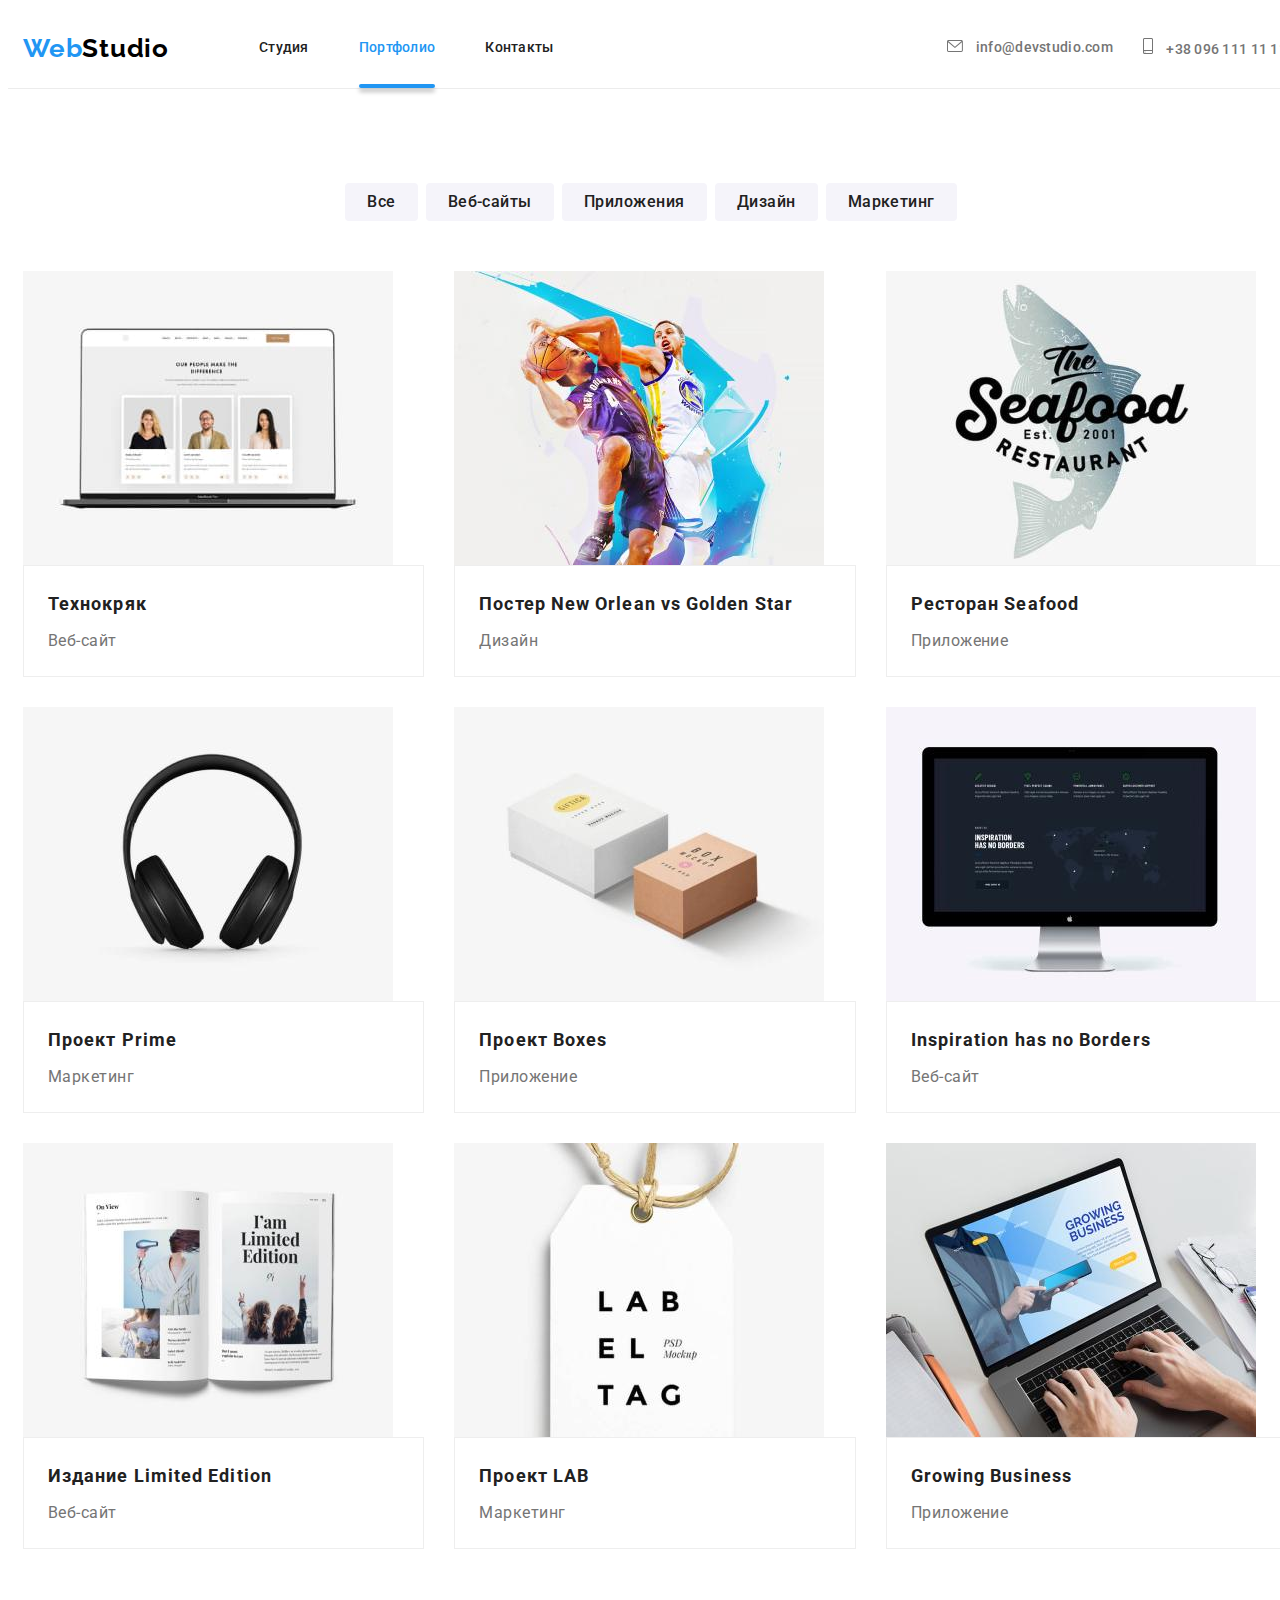
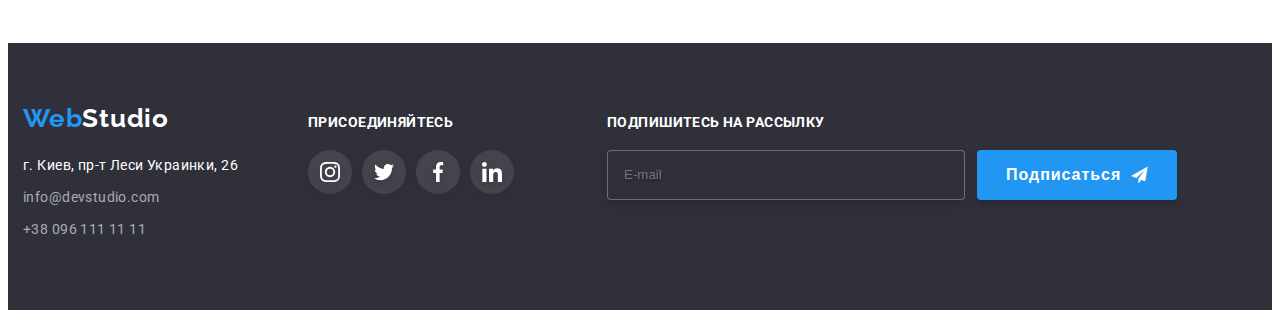
==== portfolio.html @ 634cefa0 "hw 8 draft" ====
<!DOCTYPE html>
<html lang="en">

<head>
    <meta charset="UTF-8">
    <meta http-equiv="X-UA-Compatible" content="IE=edge">
    <meta name="viewport" content="width=device-width, initial-scale=1.0">
    <title>Home work 2</title>
    <link rel="preconnect" href="https://fonts.googleapis.com">
    <link rel="preconnect" href="https://fonts.gstatic.com" crossorigin>
    <link
        href="https://fonts.googleapis.com/css2?family=Raleway:wght@700&family=Roboto:wght@400;500;700;900&display=swap"
        rel="stylesheet">
    <link rel="stylesheet" href="https://cdnjs.cloudflare.com/ajax/libs/modern-normalize/1.0.0/modern-normalize.min.css"
        integrity="sha512-ISS7cAi1PEhQ8jnbJpJZMd29NlhNj4AWYyLOSp2CE/CsHxTCu+r+t0D2yoJudVrd0/8fTVPUVDzY5Tvli75u/g=="
        crossorigin="anonymous" referrerpolicy="no-referrer" />
    <link rel="stylesheet" href="./css/main.min.css">
</head>

<body>
    <header>
        <div class="container header">
            <nav class="site-nav">
                <a class="logo" href=""><span class="logo__text">Web</span>Studio</a>

                <ul class="site-nav__list">
                    <li class="site-nav__item">
                        <a href="./index.html" class="site-nav__link">Студия</a>
                    </li>
                    <li class="site-nav__item">
                        <a href="./portfolio.html" class="site-nav__link site-nav__link--current">Портфолио</a>
                    </li>
                    <li class="site-nav__item">
                        <a href="" class="site-nav__link">Контакты</a>
                    </li>
                </ul>
            </nav>

            <ul class="contacts">
                <li class="contacts__item">
                    <a class="contacts__mail" href="info@devstudio.com">
                        <svg class="contacts__icon" width="16" height="12">
                            <use href="./images/icons.svg#envelope"></use>
                        </svg>
                        info@devstudio.com
                    </a>
                </li>

                <li class="contacts__item">
                    <a class="contacts__phone" href="+380961111111">
                        <svg class="contacts__icon" width="10" height="16">
                            <use href="./images/icons.svg#smartphone"></use>
                        </svg> +38 096 111 11 11
                    </a>
                </li>
            </ul>
        </div>
    </header>

    <main>
        <section class="section">
            <div class="container">
                <ul class="filters">
                    <li class="filters__item">
                        <button type="button" class="button">Все</button>
                    </li>
                    <li class="filters__item">
                        <button type="button" class="button">Веб-сайты</button>
                    </li>
                    <li class="filters__item">
                        <button type="button" class="button">Приложения</button>
                    </li>
                    <li class="filters__item">
                        <button type="button" class="button">Дизайн</button>
                    </li>
                    <li class="filters__item">
                        <button type="button" class="button">Маркетинг</button>
                    </li>
                </ul>

                <!-- H1 IN MIND -->

                <ul class="card-set">

                    <li class="card-set__item">
                        <article class="card">
                            <div class="card__thumb">
                                <img src="./images/project0.jpg" alt="технокряк" width="370">
                                <div class="card__overlay">
                                    <p class="card__text">Технокряк это современная площадка распространения
                                        коронавируса. Компании используют эту платформу для цифрового шпионажа и атак на
                                        защищённые сервера конкурентов.</p>
                                </div>
                            </div>

                            <div class="card__content">
                                <h2 class="card__title">Технокряк</h2>
                                <p class="card__desc">Веб-сайт</p>
                            </div>
                        </article>
                    </li>


                    <li class="card-set__item">
                        <article class="card">
                            <div class="card__thumb">
                                <img src="./images/project1.jpg" alt="постер" width="370">
                                <div class="card__overlay">
                                    <p class="card__text">Технокряк это современная площадка распространения
                                        коронавируса. Компании используют эту платформу для цифрового шпионажа и атак на
                                        защищённые сервера конкурентов.</p>
                                </div>
                            </div>

                            <div class="card__content">
                                <h2 class="card__title">Постер New Orlean vs Golden Star</h2>
                                <p class="card__desc">Дизайн</p>
                            </div>
                        </article>
                    </li>

                    <li class="card-set__item">
                        <article class="card">
                            <div class="card__thumb">
                                <img src="./images/project2.jpg" alt="ресторан" width="370">
                                <div class="card__overlay">
                                    <p class="card__text">Технокряк это современная площадка распространения
                                        коронавируса. Компании используют эту платформу для цифрового шпионажа и атак на
                                        защищённые сервера конкурентов.</p>
                                </div>
                            </div>

                            <div class="card__content">
                                <h2 class="card__title">Ресторан Seafood</h2>
                                <p class="card__desc">Приложение</p>
                            </div>
                        </article>
                    </li>

                    <li class="card-set__item">
                        <article class="card">
                            <div class="card__thumb">
                                <img src="./images/project3.jpg" alt="веб-сайт" width="370">
                                <div class="card__overlay">
                                    <p class="card__text">Технокряк это современная площадка распространения
                                        коронавируса. Компании используют эту платформу для цифрового шпионажа и атак на
                                        защищённые сервера конкурентов.</p>
                                </div>
                            </div>
                            <div class="card__content">
                                <h2 class="card__title">Проект Prime</h2>
                                <p class="card__desc">Маркетинг</p>
                            </div>
                        </article>
                    </li>

                    <li class="card-set__item">
                        <article class="card">
                            <div class="card__thumb">
                                <img src="./images/project4.jpg" alt="веб-сайт" width="370">
                                <div class="card__overlay">
                                    <p class="card__text">Технокряк это современная площадка распространения
                                        коронавируса. Компании используют эту платформу для цифрового шпионажа и атак на
                                        защищённые сервера конкурентов.</p>
                                </div>
                            </div>
                            <div class="card__content">
                                <h2 class="card__title">Проект Boxes</h2>
                                <p class="card__desc">Приложение</p>
                            </div>
                        </article>
                    </li>

                    <li class="card-set__item">
                        <article class="card">
                            <div class="card__thumb">
                                <img src="./images/project5.jpg" alt="веб-сайт" width="370">
                                <div class="card__overlay">
                                    <p class="card__text">Технокряк это современная площадка распространения
                                        коронавируса. Компании используют эту платформу для цифрового шпионажа и атак на
                                        защищённые сервера конкурентов.</p>
                                </div>
                            </div>
                            <div class="card__content">
                                <h2 class="card__title">Inspiration has no Borders</h2>
                                <p class="card__desc">Веб-сайт</p>
                            </div>
                        </article>
                    </li>

                    <li class="card-set__item">
                        <article class="card">
                            <div class="card__thumb">
                                <img src="./images/project6.jpg" alt="веб-сайт" width="370">
                                <div class="card__overlay">
                                    <p class="card__text">Технокряк это современная площадка распространения
                                        коронавируса. Компании используют эту платформу для цифрового шпионажа и атак на
                                        защищённые сервера конкурентов.</p>
                                </div>
                            </div>
                            <div class="card__content">
                                <h2 class="card__title">Издание Limited Edition</h2>
                                <p class="card__desc">Веб-сайт</p>
                            </div>
                        </article>
                    </li>

                    <li class="card-set__item">
                        <article class="card">
                            <div class="card__thumb">
                                <img src="./images/project7.jpg" alt="веб-сайт" width="370">
                                <div class="card__overlay">
                                    <p class="card__text">Технокряк это современная площадка распространения
                                        коронавируса. Компании используют эту платформу для цифрового шпионажа и атак на
                                        защищённые сервера конкурентов.</p>
                                </div>
                            </div>
                            <div class="card__content">
                                <h2 class="card__title">Проект LAB</h2>
                                <p class="card__desc">Маркетинг</p>
                            </div>
                        </article>
                    </li>

                    <li class="card-set__item">
                        <article class="card">
                            <div class="card__thumb">
                                <img src="./images/project8.jpg" alt="веб-сайт" width="370">
                                <div class="card__overlay">
                                    <p class="card__text">Технокряк это современная площадка распространения
                                        коронавируса. Компании используют эту платформу для цифрового шпионажа и атак на
                                        защищённые сервера конкурентов.</p>
                                </div>
                            </div>
                            <div class="card__content">
                                <h2 class="card__title">Growing Business</h2>
                                <p class="card__desc">Приложение</p>
                            </div>
                        </article>
                    </li>
                </ul>
            </div>
        </section>
    </main>

    <footer class="footer">
        <div class="container">
            <div class="footer__tabl">
                <address class="footer__list"> 
                    <a class="logo footer__logo" href=""><span class="logo__text">Web</span>Studio</a>
                    <ul class="footer__contacts">
                        <li class="footer__item">
                            <a class="footer__address" href="">г. Киев, пр-т Леси Украинки, 26</a>
                        </li>
                        <li class="footer__item"><a class="footer__mail" href="info@devstudio.com">info@devstudio.com</a>
                        </li>
                        <li class="footer__item"><a class="footer__phone" href="+380961111111">+38 096 111 11 11</a></li>
                    </ul>
                </address>
           
    
                <div class="footer-socials">
                    <h2 class="footer-socials__title"> Присоединяйтесь</h2>
                    <ul class="footer-socials__list">
                        <li>
                            <a href="" class="footer-socials__link">
                                <svg class="footer-socials__icon" width="20" height="20">
                                    <use href="./images/icons.svg#instagram"></use>
                                </svg>
                            </a>
                        </li>
    
                        <li>
                            <a href="" class="footer-socials__link">
                                <svg class="footer-socials__icon" width="20" height="20">
                                    <use href="./images/icons.svg#twitter"></use>
                                </svg>
                            </a>
                        </li>
                        <li>
                            <a href="" class="footer-socials__link">
                                <svg class="footer-socials__icon" width="20" height="20">
                                    <use href="./images/icons.svg#facebook"></use>
                                </svg>
                            </a>
                        </li>
                        <li>
                            <a href="" class="footer-socials__link">
                                <svg class="footer-socials__icon" width="20" height="20">
                                    <use href="./images/icons.svg#linkedin"></use>
                                </svg>
                            </a>
                        </li>
                    </ul>
                </div>
            </div>
    
    
                <div class="footer-form">
                    <b class="footer-form__title">Подпишитесь на рассылку</b>
                    <form class="footer-form__cont" id="" action="">
                        <input type="email" name="email" placeholder="E-mail" class="footer-form__input">
                        <button class="footer-form__btn" type="submit">Подписаться
                            <svg class="footer-form__icon" width="24" height="24">
                                <use href="./images/icons.svg#icon-send"></use>
                            </svg>
                        </button>
                    </form>
                </div>
            
        </div>
     </footer>

</body>

</html>
---- css/main.min.css ----
ul{list-style:none}h1,h2,h3,h4,h5,h6,p,ul{margin:0;padding:0}img{display:block;max-width:100%;height:auto}body{font-family:Roboto, sans-serif;font-style:normal;font-size:14px;background-color:#ffffff;color:var(--primary-text-color)}:root{--primary-text-color: #757575;--title-text-color: #212121;--accent-text-color: #2196f3;--background-color: #ffffff;--second-background-color: #f5f4fa;--bcg-color-footer: #2f303a;--button-text-color: #ffffff;--button-text-secondary-color: #212121;--button-bcg-color: #2196f3;--button-secondary-bcg-color: #f5f4fa;--card-set-gap: 30px;--animation-timing: cubic-bezier(0.4, 0, 0.2, 1)}.container{margin-left:auto;margin-right:auto;padding-left:15px;padding-right:15px;width:1200px;width:100%}.section{padding-top:94px;padding-bottom:94px}@media screen and (max-width: 1199px){.section{padding-top:60px;padding-bottom:60px}}@media screen and (min-width: 320px) and (max-width: 1199px){.logo{display:inline-block;font-family:Raleway;font-style:normal;font-weight:bold;font-size:24px;line-height:1.16;letter-spacing:0.03em;text-decoration:none;color:#000000}}@media screen and (min-width: 1200px){.logo{display:inline-block;font-family:Raleway;font-style:normal;font-weight:bold;font-size:26px;line-height:1.19;letter-spacing:0.03em;color:#000000;text-decoration:none}}.logo__text{color:var(--accent-text-color);text-decoration:none}.footer__logo{margin-bottom:20px;-webkit-box-align:center;-ms-flex-align:center;align-items:center;color:var(--button-text-color)}@media screen and (min-width: 320px) and (max-width: 767px){.header{position:relative}}@media screen and (min-width: 768px){.header{display:-webkit-box;display:-ms-flexbox;display:flex;-webkit-box-align:center;-ms-flex-align:center;align-items:center;-webkit-box-pack:justify;-ms-flex-pack:justify;justify-content:space-between;border-bottom:1px solid #ececec}}@media screen and (min-width: 1200px){.header{display:-webkit-box;display:-ms-flexbox;display:flex;-webkit-box-align:center;-ms-flex-align:center;align-items:center;border-bottom:1px solid #ececec}}@media screen and (min-width: 320px){.site-nav{display:-webkit-box;display:-ms-flexbox;display:flex;-webkit-box-align:center;-ms-flex-align:center;align-items:center;-webkit-box-pack:justify;-ms-flex-pack:justify;justify-content:space-between}}@media screen and (min-width: 768px){.site-nav{display:-webkit-box;display:-ms-flexbox;display:flex;-webkit-box-align:center;-ms-flex-align:center;align-items:center}}@media screen and (min-width: 1200px){.site-nav{display:-webkit-box;display:-ms-flexbox;display:flex;-webkit-box-align:center;-ms-flex-align:center;align-items:center}}@media screen and (min-width: 768px){.site-nav__list{display:-webkit-box;display:-ms-flexbox;display:flex;-webkit-box-align:center;-ms-flex-align:center;align-items:center;margin-left:88px}}@media screen and (min-width: 1200px){.site-nav__list{display:-webkit-box;display:-ms-flexbox;display:flex;-webkit-box-align:center;-ms-flex-align:center;align-items:center;margin-left:90px}}@media screen and (min-width: 320px){.site-nav__link{display:block;padding-bottom:32px;font-weight:500;font-size:40px;line-height:1.17;letter-spacing:0.02em;color:var(--title-text-color);text-decoration:none;-webkit-transition:color 250ms var(--animation-timing);transition:color 250ms var(--animation-timing)}}@media screen and (min-width: 768px){.site-nav__link{display:block;padding-top:32px;padding-bottom:32px;font-size:14px;line-height:1.14;letter-spacing:0.02em;font-weight:500;color:var(--title-text-color);text-decoration:none;-webkit-transition:color 250ms var(--animation-timing);transition:color 250ms var(--animation-timing)}}@media screen and (min-width: 1200px){.site-nav__link{display:block;padding-top:32px;padding-bottom:32px;font-weight:500;color:var(--title-text-color);text-decoration:none;-webkit-transition:color 250ms var(--animation-timing);transition:color 250ms var(--animation-timing)}}.site-nav__link:hover,.site-nav__link:focus{color:var(--accent-text-color)}.site-nav__link:focus::after,.site-nav__link:hover::after{opacity:1}.site-nav__link::after{content:' ';display:block;position:absolute;left:0;bottom:0;width:100%;height:4px;border-radius:2px;background-color:var(--accent-text-color);-webkit-box-shadow:0px 4px 4px rgba(0,0,0,0.25);box-shadow:0px 4px 4px rgba(0,0,0,0.25);opacity:0;-webkit-transition:opacity 250ms var(--animation-timing);transition:opacity 250ms var(--animation-timing)}@media screen and (min-width: 768px){.site-nav__item{position:relative}}@media screen and (min-width: 1200px){.site-nav__item{position:relative}}@media screen and (min-width: 768px){.site-nav__item:not(:last-child){margin-right:50px}}@media screen and (min-width: 1200px){.site-nav__item:not(:last-child){margin-right:50px}}.site-nav__link--current{color:var(--accent-text-color)}.site-nav__link--current::after{content:' ';display:block;position:absolute;left:0;bottom:0;width:100%;height:4px;border-radius:2px;background-color:var(--accent-text-color);-webkit-box-shadow:0px 4px 4px rgba(0,0,0,0.25);box-shadow:0px 4px 4px rgba(0,0,0,0.25);opacity:1}@media screen and (min-width: 320px) and (max-width: 767px){.contacts{margin-top:270px}}@media screen and (min-width: 768px) and (max-width: 1199px){.contacts{display:-webkit-box;display:-ms-flexbox;display:flex;-webkit-box-orient:vertical;-webkit-box-direction:normal;-ms-flex-direction:column;flex-direction:column;margin-left:auto}}@media screen and (min-width: 1200px){.contacts{display:-webkit-box;display:-ms-flexbox;display:flex;margin-left:auto}}@media screen and (min-width: 1200px){.contacts__item:last-child{margin-left:30px}}@media screen and (min-width: 768px){.contacts__item:not(:last-child){margin-bottom:10px}}@media screen and (min-width: 1200px){.contacts__item:not(:last-child){margin-bottom:0px}}@media screen and (min-width: 320px) and (max-width: 767px){.contacts__item{margin-bottom:32px}}@media screen and (min-width: 768px){.contacts__item{display:-webkit-box;display:-ms-flexbox;display:flex;-webkit-box-align:center;-ms-flex-align:center;align-items:center}}@media screen and (min-width: 1200px){.contacts__item{display:-webkit-box;display:-ms-flexbox;display:flex;-webkit-box-align:center;-ms-flex-align:center;align-items:center}}@media screen and (min-width: 320px) and (max-width: 767px){.contacts__mail,.contacts__phone{font-weight:500;font-size:24px;line-height:1.16;letter-spacing:0.02em;color:var(--primary-text-color);text-decoration:none}.contacts__mail:hover,.contacts__mail:focus,.contacts__phone:hover,.contacts__phone:focus{font-weight:500;font-size:34px;line-height:1.17;letter-spacing:0.02em;color:var(--accent-text-color)}}@media screen and (min-width: 768px){.contacts__mail,.contacts__phone{font-style:normal;font-weight:500;font-size:12px;line-height:1.16;letter-spacing:0.02em;color:var(--primary-text-color);text-decoration:none;-webkit-transition:color 250ms var(--animation-timing);transition:color 250ms var(--animation-timing)}}@media screen and (min-width: 1200px){.contacts__mail,.contacts__phone{font-style:normal;font-weight:500;font-size:14px;line-height:1.14;letter-spacing:0.02em;color:var(--primary-text-color);text-decoration:none;-webkit-transition:color 250ms var(--animation-timing);transition:color 250ms var(--animation-timing)}}.contacts__mail:hover,.contacts__mail:focus,.contacts__phone:hover,.contacts__phone:focus{color:var(--accent-text-color)}@media screen and (min-width: 320px) and (max-width: 767px){.contacts__icon{display:none}}@media screen and (min-width: 768px){.contacts__icon{margin-right:8px;fill:var(--primary-text-color)}}@media screen and (min-width: 1200px){.contacts__icon{margin-right:10px;fill:var(--primary-text-color)}}.contacts__mail:hover .contacts__icon,.contacts__mail:focus .contacts__icon,.contacts__phone:focus .contacts__icon,.contacts__phone:hover .contacts__icon{fill:var(--accent-text-color)}.contacts__mail-current{color:var(--accent-text-color)}@media screen and (min-width: 320px) and (max-width: 767px){.header-socials{display:-webkit-box;display:-ms-flexbox;display:flex;-webkit-box-orient:horizontal;-webkit-box-direction:normal;-ms-flex-direction:row;flex-direction:row;margin-top:64px}.header-socials__link{display:-webkit-box;display:-ms-flexbox;display:flex;-webkit-box-pack:center;-ms-flex-pack:center;justify-content:center;-webkit-box-align:center;-ms-flex-align:center;align-items:center;font-weight:500;font-size:18px;line-height:1.22;letter-spacing:0.02em;color:var(--accent-text-color);text-decoration:none}.header-socials__link::after{content:' ';display:inline-block;width:22px;height:0px;border-radius:2px;border:1px solid rgba(33,33,33,0.2);-webkit-transform:rotate(90deg);transform:rotate(90deg)}}@media screen and (min-width: 768px){.header-socials{display:none}}@media screen and (min-width: 320px){.business-decision{text-align:center;padding-top:118px;padding-bottom:60px}}@media screen and (min-width: 768px){.business-decision{text-align:center;background:#2f303a;padding-top:118px;padding-bottom:204px}}@media screen and (min-width: 1200px){.business-decision{text-align:center;background:#2f303a;padding-top:200px;padding-bottom:200px}}@media (min-width: 1200px){.business-decision.overlay{margin:0 auto;background-image:-webkit-gradient(linear, left top, right top, from(rgba(47,48,58,0.5)), to(rgba(47,48,58,0.3))),url("../images/header.jpg");background-image:linear-gradient(to right, rgba(47,48,58,0.5), rgba(47,48,58,0.3)),url("../images/header.jpg");background-repeat:no-repeat;background-position:center;background-size:cover}}@media (min-resolution: 2pddx){.business-decision.overlay{background-image:-webkit-gradient(linear, left top, right top, from(rgba(47,48,58,0.5)), to(rgba(47,48,58,0.3))),url("../images/header.jpg");background-image:linear-gradient(to right, rgba(47,48,58,0.5), rgba(47,48,58,0.3)),url("../images/header.jpg")}}@media (min-width: 320px){.business-decision__title{font-weight:900;font-size:26px;line-height:1.62;text-align:center;letter-spacing:0.06em;text-transform:uppercase;color:#ffffff;margin-bottom:var(--card-set-gap)}}@media screen and (min-width: 768px){.business-decision__title{margin-top:0;margin-bottom:var(--card-set-gap);display:block;font-weight:900;font-size:44px;line-height:1.36;text-align:center;letter-spacing:0.06em;text-transform:uppercase;color:#ffffff}}@media screen and (min-width: 1200px){.business-decision__title{margin-top:0;margin-bottom:var(--card-set-gap);display:block;font-weight:900;font-size:44px;line-height:1.36;text-align:center;letter-spacing:0.06em;text-transform:uppercase;color:#ffffff}}.business-decision__button{padding:10px 32px 10px 32px;font-family:inherit;font-weight:500;font-size:16px;line-height:1.63;text-align:center;letter-spacing:0.03em;background-color:var(--button-bcg-color);color:var(--button-text-color);border-radius:4px;cursor:pointer;border:transparent;-webkit-transition:color 250ms var(--animation-timing),background-color 250ms var(--animation-timing);transition:color 250ms var(--animation-timing),background-color 250ms var(--animation-timing)}.advantages{display:-webkit-box;display:-ms-flexbox;display:flex;margin-top:0;margin-bottom:0;padding-left:0}@media screen and (max-width: 767px){.advantages{display:block;-webkit-box-pack:center;-ms-flex-pack:center;justify-content:center;-webkit-box-align:center;-ms-flex-align:center;align-items:center}}@media (min-width: 768px) and (max-width: 1199px){.advantages{-ms-flex-wrap:wrap;flex-wrap:wrap;margin:-15px}}@media (max-width: 767px){.advantages__item{margin-right:0;width:100%}}@media (min-width: 768px) and (max-width: 1199px){.advantages__item{margin:15px;width:calc((100% - 4 * 15px) / 2)}}@media (min-width: 1200px){.advantages__item{display:-webkit-box;display:-ms-flexbox;display:flex;-webkit-box-orient:vertical;-webkit-box-direction:normal;-ms-flex-direction:column;flex-direction:column;width:calc((100% - 90px) / 4);margin-right:var(--card-set-gap)}}.advantages__item:not(:last-child){margin-bottom:10px}.advantages-img__item{display:-webkit-box;display:-ms-flexbox;display:flex;-webkit-box-align:center;-ms-flex-align:center;align-items:center;-webkit-box-pack:center;-ms-flex-pack:center;justify-content:center;height:120px;background-color:var(--button-secondary-bcg-color);border-radius:4px;margin-bottom:var(--card-set-gap)}.advantages__title{margin-bottom:10px;font-weight:bold;font-size:14px;line-height:1.14;letter-spacing:0.03em;text-transform:uppercase;color:var(--title-text-color)}@media (max-width: 767px){.advantages__title{text-align:center}}.advantages__desc{font-weight:normal;font-size:14px;line-height:1.71;letter-spacing:0.03em;color:var(--primary-text-color)}.work{padding-top:0;padding-bottom:94px}@media (max-width: 1200px){.work{display:none}}.work__title{margin-bottom:50px;font-style:normal;font-weight:bold;font-size:36px;line-height:1.16;text-align:center;letter-spacing:0.03em;color:var(--title-text-color)}.work__img{padding:0;margin:0;display:-webkit-box;display:-ms-flexbox;display:flex;-ms-flex-wrap:wrap;flex-wrap:wrap;margin-left:calc(-1 * var(--card-set-gap));margin-top:calc(-1 * var(--card-set-gap))}.work__item{-ms-flex-preferred-size:calc(100% / 3 - 30px);flex-basis:calc(100% / 3 - 30px);margin-left:var(--card-set-gap);margin-top:var(--card-set-gap)}.work__thumb{position:relative}.work__pos{position:absolute;display:-webkit-box;display:-ms-flexbox;display:flex;-webkit-box-pack:center;-ms-flex-pack:center;justify-content:center;-webkit-box-align:center;-ms-flex-align:center;align-items:center;bottom:0;left:0;width:370px;height:70px;background-color:rgba(47,48,58,0.8);opacity:1}.work__text{font-weight:bold;font-size:14px;line-height:16px;text-align:center;letter-spacing:0.03em;text-transform:uppercase;color:var(--button-text-color)}.team{background-color:var(--second-background-color)}.team__headline{margin-bottom:50px;font-style:normal;font-weight:bold;font-size:36px;line-height:1.16;text-align:center;letter-spacing:0.03em;color:var(--title-text-color)}@media (max-width: 767px){.team__list{display:-webkit-box;display:-ms-flexbox;display:flex;-webkit-box-orient:vertical;-webkit-box-direction:normal;-ms-flex-direction:column;flex-direction:column;-webkit-box-align:center;-ms-flex-align:center;align-items:center}}@media (max-width: 1199px){.team__list{display:-webkit-box;display:-ms-flexbox;display:flex;-ms-flex-wrap:wrap;flex-wrap:wrap;-webkit-box-pack:center;-ms-flex-pack:center;justify-content:center;margin:-15px}}@media (min-width: 1200px){.team__list{display:-webkit-box;display:-ms-flexbox;display:flex}}@media (max-width: 767px){.team__item{margin-bottom:30px}}@media (min-width: 768px){.team__item{max-width:354px;width:calc((100% - 4 * 15px) /2);margin:15px}}@media (min-width: 1200px){.team__item{width:calc((100% - 90px) / 4);margin-right:var(--card-set-gap);-webkit-box-shadow:0px 1px 3px rgba(0,0,0,0.12),0px 1px 1px rgba(0,0,0,0.14),0px 2px 1px rgba(0,0,0,0.2);box-shadow:0px 1px 3px rgba(0,0,0,0.12),0px 1px 1px rgba(0,0,0,0.14),0px 2px 1px rgba(0,0,0,0.2);border-radius:0px 0px 4px 4px}}@media (min-width: 1200px){.team__item:not(:last-child){margin-right:30px}}.team__meta{text-align:center;padding:30px 0px;background-color:var(--background-color)}.team__name{padding-bottom:10px;font-weight:500;font-size:16px;line-height:1.19;color:var(--button-text-secondary-color)}.team__profession{font-weight:normal;font-size:16px;line-height:1.19;color:var(--primary-text-color)}.team__socials{display:-webkit-box;display:-ms-flexbox;display:flex;-webkit-box-pack:center;-ms-flex-pack:center;justify-content:center;padding-top:16px}.team__socials li:not(:last-child){margin-right:10px}.team__link{display:-webkit-box;display:-ms-flexbox;display:flex;-webkit-box-align:center;-ms-flex-align:center;align-items:center;-webkit-box-pack:center;-ms-flex-pack:center;justify-content:center;width:44px;height:44px;border-radius:50%;background-color:#fff;list-style:none;-webkit-transition:background-color 250ms var(--animation-timing);transition:background-color 250ms var(--animation-timing)}.team__link:focus,.team__link:hover{background-color:var(--button-bcg-color)}.team__icon{fill:#afb1b8}.team__link:focus .team__icon,.team__link:hover .team__icon{fill:var(--button-text-color)}.clients__headline{margin-bottom:50px;font-style:normal;font-weight:bold;font-size:36px;line-height:1.16;text-align:center;letter-spacing:0.03em;color:var(--title-text-color)}.clients__list{display:-webkit-box;display:-ms-flexbox;display:flex;-ms-flex-wrap:wrap;flex-wrap:wrap;-webkit-box-align:center;-ms-flex-align:center;align-items:center;-webkit-box-pack:center;-ms-flex-pack:center;justify-content:center;list-style:none}@media (max-width: 767px){.clients__list{display:-webkit-box;display:-ms-flexbox;display:flex;-webkit-box-orient:horizontal;-webkit-box-direction:normal;-ms-flex-direction:row;flex-direction:row;-ms-flex-wrap:wrap;flex-wrap:wrap}}@media (min-width: 768px) and (max-width: 1199px){.clients__list{-webkit-box-orient:horizontal;-webkit-box-direction:normal;-ms-flex-direction:row;flex-direction:row;-webkit-box-pack:justify;-ms-flex-pack:justify;justify-content:space-between;margin:-15px}}.clients__list:last-child{margin-right:0}@media (max-width: 767px){.clients__item{width:calc((100% - 4 * 15px) / 2);margin:15px}}@media (min-width: 768px) and (max-width: 1199px){.clients__item{width:calc((100% - 6 * 15px) / 3);margin:15px}}@media (min-width: 1200px){.clients__item{width:calc((100% - 180px) / 6);margin-right:var(--card-set-gap);margin-bottom:0}}.clients__link{display:-webkit-box;display:-ms-flexbox;display:flex;-webkit-box-align:center;-ms-flex-align:center;align-items:center;-webkit-box-pack:center;-ms-flex-pack:center;justify-content:center;background-color:var(--background-color);height:92px;border:1px solid #afb1b8;-webkit-box-sizing:border-box;box-sizing:border-box;border-radius:4px;-webkit-transition:250ms var(--animation-timing);transition:250ms var(--animation-timing)}.clients__link:hover,.clients__link:focus{border:1px solid var(--button-bcg-color)}.clients__icon{height:60px;width:106px;fill:#afb1b8;-webkit-transition:250ms var(--animation-timing);transition:250ms var(--animation-timing)}.clients__link:hover .clients__icon,.clients__link:focus .clients__icon{fill:var(--accent-text-color)}@media (max-width: 767px){.filters{display:-webkit-box;display:-ms-flexbox;display:flex;-ms-flex-wrap:wrap;flex-wrap:wrap;padding:0;margin-bottom:30px}}@media (min-width: 768px) and (max-width: 1199px){.filters{display:-webkit-box;display:-ms-flexbox;display:flex;-webkit-box-pack:center;-ms-flex-pack:center;justify-content:center;margin-bottom:30px}}@media (min-width: 1200px){.filters{margin-bottom:50px;display:-webkit-box;display:-ms-flexbox;display:flex;-webkit-box-pack:center;-ms-flex-pack:center;justify-content:center}}.filters__item{margin-right:8px}@media (max-width: 767px){.filters__item{margin-bottom:15px}}.filters__item:not(:last-child){margin-right:8px}.button{padding:6px 22px 6px 22px;font-family:inherit;font-weight:500;font-size:16px;line-height:1.63;text-align:center;letter-spacing:0.03em;color:var(--button-text-secondary-color);background-color:var(--button-secondary-bcg-color);border-radius:4px;cursor:pointer;border:transparent;-webkit-transition:color 250ms var(--animation-timing),background-color 250ms var(--animation-timing),-webkit-box-shadow 250ms var(--animation-timing);transition:color 250ms var(--animation-timing),background-color 250ms var(--animation-timing),-webkit-box-shadow 250ms var(--animation-timing);transition:color 250ms var(--animation-timing),box-shadow 250ms var(--animation-timing),background-color 250ms var(--animation-timing);transition:color 250ms var(--animation-timing),box-shadow 250ms var(--animation-timing),background-color 250ms var(--animation-timing),-webkit-box-shadow 250ms var(--animation-timing)}.button:hover,.button:focus{background-color:var(--button-bcg-color);color:var(--button-text-color);-webkit-box-shadow:0px 3px 1px rgba(0,0,0,0.1),0px 1px 2px rgba(0,0,0,0.08),0px 2px 2px rgba(0,0,0,0.12);box-shadow:0px 3px 1px rgba(0,0,0,0.1),0px 1px 2px rgba(0,0,0,0.08),0px 2px 2px rgba(0,0,0,0.12);border-radius:4px}@media (max-width: 767px){.card-set{display:-webkit-box;display:-ms-flexbox;display:flex;-webkit-box-orient:vertical;-webkit-box-direction:normal;-ms-flex-direction:column;flex-direction:column;margin-bottom:0;margin-top:0;padding:0}}@media (min-width: 768px) and (max-width: 1199px){.card-set{display:-webkit-box;display:-ms-flexbox;display:flex;-ms-flex-wrap:wrap;flex-wrap:wrap;padding:0;margin:-15px}}@media (min-width: 1200px){.card-set{padding:0;margin:0;display:-webkit-box;display:-ms-flexbox;display:flex;-ms-flex-wrap:wrap;flex-wrap:wrap;margin-left:calc(-1 * var(--card-set-gap));margin-top:calc(-1 * var(--card-set-gap))}}@media (max-width: 767px){.card-set__item{margin-bottom:30px}}@media (min-width: 768px) and (max-width: 1199px){.card-set__item{margin:15px}}@media (min-width: 1200px){.card-set__item{-ms-flex-preferred-size:calc(100% / 3 - 30px);flex-basis:calc(100% / 3 - 30px);margin-left:var(--card-set-gap);margin-top:var(--card-set-gap);background:#ffffff;-webkit-transition:-webkit-box-shadow 250ms var(--animation-timing);transition:-webkit-box-shadow 250ms var(--animation-timing);transition:box-shadow 250ms var(--animation-timing);transition:box-shadow 250ms var(--animation-timing), -webkit-box-shadow 250ms var(--animation-timing)}}.card-set__item:focus,.card-set__item:hover{border:1px solid #eeeeee;-webkit-box-sizing:border-box;box-sizing:border-box;-webkit-box-shadow:0px 1px 1px rgba(0,0,0,0.12),0px 4px 4px rgba(0,0,0,0.06),1px 4px 6px rgba(0,0,0,0.16);box-shadow:0px 1px 1px rgba(0,0,0,0.12),0px 4px 4px rgba(0,0,0,0.06),1px 4px 6px rgba(0,0,0,0.16)}.card__thumb{position:relative;overflow:hidden}.card__overlay{position:absolute;top:0;left:0;width:100%;height:100%;background-color:rgba(33,150,243,0.9);-webkit-transform:translateY(100%);transform:translateY(100%);-webkit-transition:-webkit-transform 250ms cubic-bezier(0.4, 0, 0.2, 1);transition:-webkit-transform 250ms cubic-bezier(0.4, 0, 0.2, 1);transition:transform 250ms cubic-bezier(0.4, 0, 0.2, 1);transition:transform 250ms cubic-bezier(0.4, 0, 0.2, 1), -webkit-transform 250ms cubic-bezier(0.4, 0, 0.2, 1)}.card:hover .card__overlay{-webkit-transform:translateY(0);transform:translateY(0)}.card__text{position:absolute;top:50%;left:50%;-webkit-transform:translate(-50%, -50%);transform:translate(-50%, -50%);width:322px;font-style:normal;font-weight:normal;font-size:18px;line-height:28px;letter-spacing:0.03em;color:#ffffff}.card__content{padding:20px 24px;border:1px solid #eeeeee}.card__title{margin-bottom:4px;font-weight:bold;font-size:18px;line-height:2;letter-spacing:0.06em;color:var(--title-text-color)}.card__desc{font-weight:normal;font-size:16px;line-height:1.87;letter-spacing:0.03em;color:var(--primary-text-color)}.footer{display:-webkit-box;display:-ms-flexbox;display:flex;padding-top:60px;padding-bottom:60px;background-color:var(--bcg-color-footer)}@media (min-width: 1200px){.footer .container{display:-webkit-box;display:-ms-flexbox;display:flex;-webkit-box-align:baseline;-ms-flex-align:baseline;align-items:baseline}}@media (max-width: 767px){.footer__tabl{display:-webkit-box;display:-ms-flexbox;display:flex;-webkit-box-orient:vertical;-webkit-box-direction:normal;-ms-flex-direction:column;flex-direction:column}}@media (min-width: 768px) and (max-width: 1199px){.footer__tabl{display:-webkit-box;display:-ms-flexbox;display:flex;-webkit-box-orient:horizontal;-webkit-box-direction:normal;-ms-flex-direction:row;flex-direction:row;-ms-flex-pack:distribute;justify-content:space-around}}@media (min-width: 1200px){.footer__tabl{display:-webkit-box;display:-ms-flexbox;display:flex;-webkit-box-align:baseline;-ms-flex-align:baseline;align-items:baseline}}.footer__item{margin-bottom:8px;margin-right:70px}@media (max-width: 1199px){.footer__item{margin-right:0}}@media (max-width: 1199px){.footer__list{display:-webkit-box;display:-ms-flexbox;display:flex;-webkit-box-align:center;-ms-flex-align:center;align-items:center;-webkit-box-orient:vertical;-webkit-box-direction:normal;-ms-flex-direction:column;flex-direction:column}}@media (max-width: 1199px){.footer__contacts{display:-webkit-box;display:-ms-flexbox;display:flex;-webkit-box-align:center;-ms-flex-align:center;align-items:center;-webkit-box-orient:vertical;-webkit-box-direction:normal;-ms-flex-direction:column;flex-direction:column}}.footer__address{font-style:normal;font-weight:normal;font-size:14px;line-height:1.71;letter-spacing:0.03em;color:#ffffff;text-decoration:none}.footer__mail,.footer__phone{font-style:normal;font-weight:normal;font-size:14px;line-height:1.71;letter-spacing:0.03em;color:rgba(255,255,255,0.6);text-decoration:none}.footer-socials{display:-webkit-box;display:-ms-flexbox;display:flex;-webkit-box-orient:vertical;-webkit-box-direction:normal;-ms-flex-direction:column;flex-direction:column;padding:0}@media (max-width: 767px){.footer-socials{display:-webkit-box;display:-ms-flexbox;display:flex;-webkit-box-align:center;-ms-flex-align:center;align-items:center;padding-top:60px}}@media (max-width: 1199px){.footer-socials{padding-bottom:60px;display:-webkit-box;display:-ms-flexbox;display:flex;-webkit-box-align:center;-ms-flex-align:center;align-items:center;-webkit-box-orient:vertical;-webkit-box-direction:normal;-ms-flex-direction:column;flex-direction:column}}.footer-socials__title{margin-bottom:20px;font-weight:bold;font-size:14px;line-height:16px;letter-spacing:0.03em;text-transform:uppercase;color:#ffffff}.footer-socials__list{display:-webkit-box;display:-ms-flexbox;display:flex;margin:0;padding:0}.footer-socials__list li:not(:last-child){margin-right:10px}.footer-socials__link{display:-webkit-box;display:-ms-flexbox;display:flex;-webkit-box-align:center;-ms-flex-align:center;align-items:center;-webkit-box-pack:center;-ms-flex-pack:center;justify-content:center;width:44px;height:44px;border-radius:50%;background-color:rgba(255,255,255,0.1);-webkit-filter:drop-shadow(0px 4px 4px rgba(0,0,0,0.25));filter:drop-shadow(0px 4px 4px rgba(0,0,0,0.25));list-style:none;-webkit-transition:background-color 250ms var(--animation-timing);transition:background-color 250ms var(--animation-timing)}.footer-socials__link:focus,.footer-socials__link:hover{background-color:var(--button-bcg-color)}.footer-socials__icon{fill:var(--button-text-color)}.footer-socials__link:hover .footer-socials__icon,.footer-socials__link:focus .footer-socials__icon{fill:var(--button-text-color)}.footer-form{display:-webkit-box;display:-ms-flexbox;display:flex;-webkit-box-orient:vertical;-webkit-box-direction:normal;-ms-flex-direction:column;flex-direction:column;min-height:86px;margin-left:93px}@media (max-width: 1199px){.footer-form{display:-webkit-box;display:-ms-flexbox;display:flex;-webkit-box-orient:vertical;-webkit-box-direction:normal;-ms-flex-direction:column;flex-direction:column;-webkit-box-align:center;-ms-flex-align:center;align-items:center;margin:0}}.footer-form__title{margin-bottom:20px;font-weight:bold;font-size:14px;line-height:16px;letter-spacing:0.03em;text-transform:uppercase;color:#ffffff}.footer-form__cont{display:-webkit-box;display:-ms-flexbox;display:flex;-webkit-box-align:center;-ms-flex-align:center;align-items:center}@media (max-width: 1199px){.footer-form__cont{-webkit-box-orient:vertical;-webkit-box-direction:normal;-ms-flex-direction:column;flex-direction:column;-webkit-box-align:center;-ms-flex-align:center;align-items:center}}.footer-form__input{width:358px;height:50px;margin-right:12px;padding-left:16px;border:1px solid rgba(255,255,255,0.3);-webkit-box-sizing:border-box;box-sizing:border-box;-webkit-filter:drop-shadow(0px 4px 4px rgba(0,0,0,0.15));filter:drop-shadow(0px 4px 4px rgba(0,0,0,0.15));border-radius:4px;color:rgba(255,255,255,0.6);text-shadow:0px 4px 4px rgba(0,0,0,0.25);background-color:var(--bcg-color-footer);-webkit-transition:250ms var(--animation-timing);transition:250ms var(--animation-timing)}@media (min-width: 480px){.footer-form__input{padding-top:15px;padding-bottom:15px;padding-left:16px}}@media (max-width: 1199px){.footer-form__input{margin-right:0;margin-bottom:20px}}.footer-form__input:focus{outline:1px solid var(--accent-text-color);color:rgba(255,255,255,0.6)}.footer-form__btn{padding:10px 29px 10px 29px;display:-webkit-box;display:-ms-flexbox;display:flex;-webkit-box-align:center;-ms-flex-align:center;align-items:center;text-align:center;width:200px;height:50px;font-weight:bold;font-size:16px;line-height:30px;letter-spacing:0.06em;color:#ffffff;background-color:#2196f3;-webkit-box-shadow:0px 4px 4px rgba(0,0,0,0.15);box-shadow:0px 4px 4px rgba(0,0,0,0.15);border-radius:4px;border:transparent;cursor:pointer}.footer-form__icon{margin-left:10px}.backdrop{position:fixed;top:0;left:0;width:100%;height:100%;visibility:visible;background-color:rgba(0,0,0,0.2);padding:93px 15px;overflow-y:scroll;opacity:1;-webkit-transition:opacity 250ms var(--animation-timing);transition:opacity 250ms var(--animation-timing)}.backdrop--is-hidden{visibility:hidden;opacity:0;pointer-events:none}.backdrop--is-hidden .modal{-webkit-transition:visibility 250ms var(--animation-timing);transition:visibility 250ms var(--animation-timing)}.modal{background-color:var(--background-color);-webkit-box-shadow:0px 1px 3px rgba(0,0,0,0.12),0px 1px 1px rgba(0,0,0,0.14),0px 2px 1px rgba(0,0,0,0.2);box-shadow:0px 1px 3px rgba(0,0,0,0.12),0px 1px 1px rgba(0,0,0,0.14),0px 2px 1px rgba(0,0,0,0.2);border-radius:4px;opacity:1}@media (min-width: 1200px){.modal{position:absolute;top:50%;left:50%;-webkit-transform:translate(-50%, -50%);transform:translate(-50%, -50%);max-width:528px;width:100%;background-color:var(--background-color);-webkit-box-shadow:0px 1px 3px rgba(0,0,0,0.12),0px 1px 1px rgba(0,0,0,0.14),0px 2px 1px rgba(0,0,0,0.2);box-shadow:0px 1px 3px rgba(0,0,0,0.12),0px 1px 1px rgba(0,0,0,0.14),0px 2px 1px rgba(0,0,0,0.2);border-radius:4px;opacity:1}}.modal__cross{top:8px;right:8px;width:30px;height:30px;border-radius:50%;background-color:#ffffff;border:1px solid rgba(0,0,0,0.1);cursor:pointer;-webkit-transition:250ms var(--animation-timing);transition:250ms var(--animation-timing)}.modal__cross:focus,.modal__cross:hover{fill:var(--accent-text-color)}.modal__icon{display:-webkit-box;display:-ms-flexbox;display:flex;-webkit-box-align:center;-ms-flex-align:center;align-items:center;-webkit-box-pack:center;-ms-flex-pack:center;justify-content:center;margin:0 auto}.form{width:528px;padding:40px}.form__title{margin-bottom:12px;font-weight:bold;font-size:20px;line-height:23px;text-align:center;letter-spacing:0.03em;color:#212121}.form__field{position:relative;display:-webkit-box;display:-ms-flexbox;display:flex;-webkit-box-orient:vertical;-webkit-box-direction:normal;-ms-flex-direction:column;flex-direction:column;font-size:12px}.form__field:focus-within>.form__icon{fill:var(--accent-text-color)}.form__label{margin-bottom:4px}.form__input{margin-bottom:10px;padding:11px 42px 11px 42px;font-size:12px;line-height:14px;letter-spacing:0.01em;color:#757575;border:1px solid rgba(33,33,33,0.2);-webkit-box-sizing:border-box;box-sizing:border-box;border-radius:4px;-webkit-transition:250ms var(--animation-timing);transition:250ms var(--animation-timing)}.form__input::-webkit-input-placeholder{font-size:12px;line-height:14px;letter-spacing:0.01em;color:rgba(117,117,117,0.5);-webkit-transition:250ms var(--animation-timing);transition:250ms var(--animation-timing)}.form__input:-ms-input-placeholder{font-size:12px;line-height:14px;letter-spacing:0.01em;color:rgba(117,117,117,0.5);-webkit-transition:250ms var(--animation-timing);transition:250ms var(--animation-timing)}.form__input::-ms-input-placeholder{font-size:12px;line-height:14px;letter-spacing:0.01em;color:rgba(117,117,117,0.5);-webkit-transition:250ms var(--animation-timing);transition:250ms var(--animation-timing)}.form__input::placeholder{font-size:12px;line-height:14px;letter-spacing:0.01em;color:rgba(117,117,117,0.5);-webkit-transition:250ms var(--animation-timing);transition:250ms var(--animation-timing)}.form__input:focus{outline:1px solid var(--accent-text-color)}.form__comments{padding:12px 16px;margin-bottom:20px;color:#757575;border:1px solid rgba(33,33,33,0.2);-webkit-box-sizing:border-box;box-sizing:border-box;border-radius:4px;resize:none;height:120px}.form__comments:focus{outline:1px solid var(--accent-text-color)}.form__btn{padding:10px 55px 10px 55px;display:block;margin:0 auto;text-align:center;font-weight:bold;font-size:16px;line-height:1.87;letter-spacing:0.06em;background-color:var(--button-bcg-color);color:var(--button-text-color);-webkit-box-shadow:0px 4px 4px rgba(0,0,0,0.15);box-shadow:0px 4px 4px rgba(0,0,0,0.15);border-radius:4px;border:transparent;cursor:pointer;-webkit-transition:-webkit-box-shadow 250ms var(--animation-timing);transition:-webkit-box-shadow 250ms var(--animation-timing);transition:box-shadow 250ms var(--animation-timing);transition:box-shadow 250ms var(--animation-timing), -webkit-box-shadow 250ms var(--animation-timing)}.form__icon{position:absolute;top:50%;left:12px;-webkit-transform:translateY(-20%);transform:translateY(-20%);display:inline-block;-webkit-transition:250ms var(--animation-timing);transition:250ms var(--animation-timing)}.form__agreement{display:-webkit-box;display:-ms-flexbox;display:flex;-webkit-box-align:center;-ms-flex-align:center;align-items:center;-webkit-box-pack:center;-ms-flex-pack:center;justify-content:center;margin-bottom:30px}.form__agreement>a{color:var(--accent-text-color);text-decoration:underline}.form__checkbox{position:absolute;clip:rect(0 0 0 0);width:1px;height:1px;margin:-1px;border:0;padding:0;overflow:hidden}.form__icon-check{display:inline-block;margin-right:7px;width:16px;height:15px;border:2px solid #212121;border-radius:2px}.form__checkbox:checked+.form__icon-check{background-image:url(../images/icon-check.svg);background-size:contain;background-repeat:no-repeat;background-origin:border-box;background-color:var(--accent-text-color);border-color:var(--accent-text-color)}
/*# sourceMappingURL=main.min.css.map */
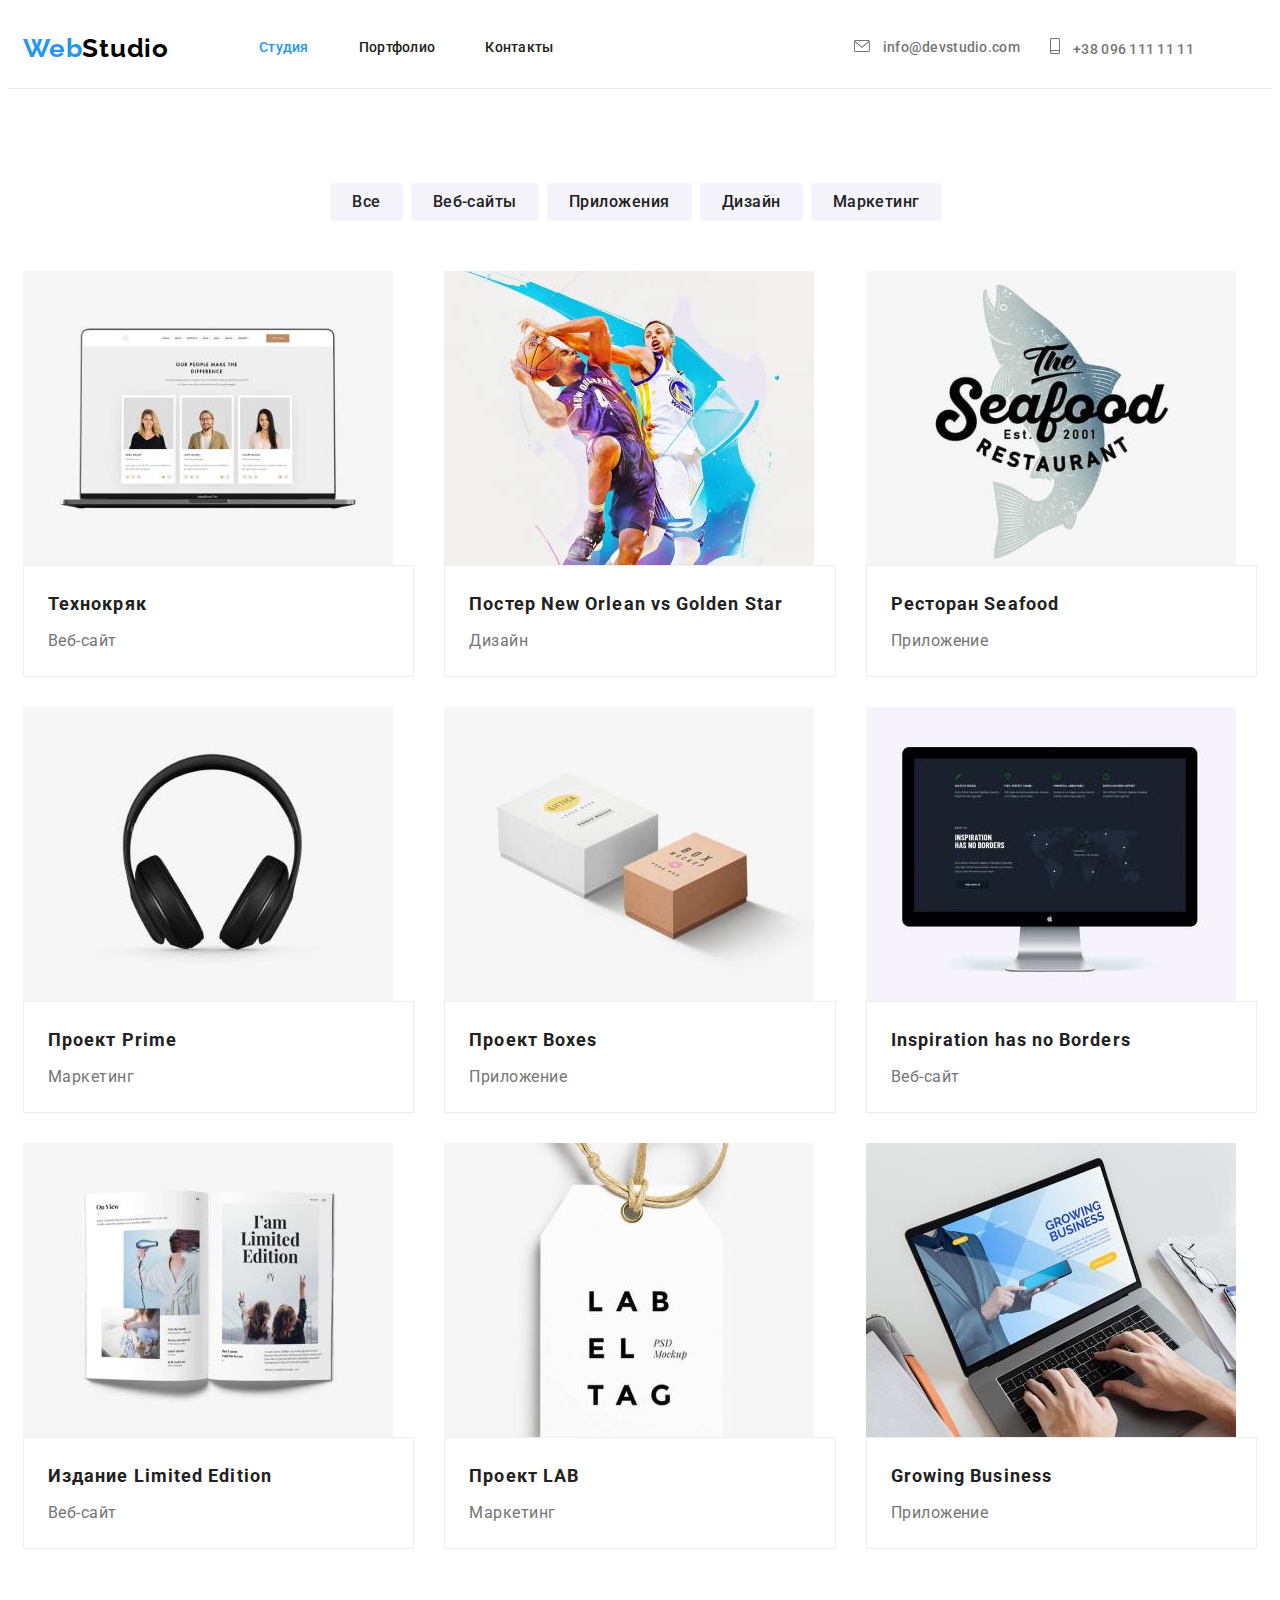
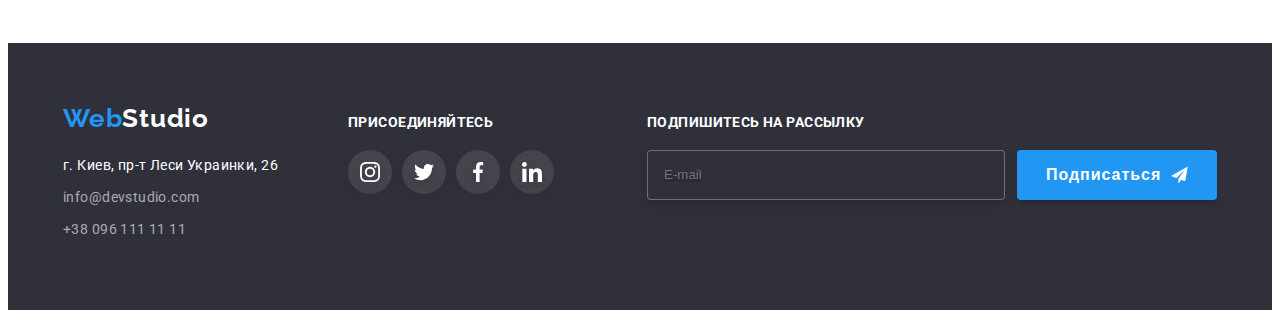
==== commit 78129ee3: "draft 08 2" ====
--- a/portfolio.html
+++ b/portfolio.html
@@ -20,21 +20,36 @@
 <body>
     <header>
         <div class="container header">
+           
             <nav class="site-nav">
+
                 <a class="logo" href=""><span class="logo__text">Web</span>Studio</a>
 
-                <ul class="site-nav__list">
-                    <li class="site-nav__item">
-                        <a href="./index.html" class="site-nav__link">Студия</a>
-                    </li>
-                    <li class="site-nav__item">
-                        <a href="./portfolio.html" class="site-nav__link site-nav__link--current">Портфолио</a>
-                    </li>
-                    <li class="site-nav__item">
-                        <a href="" class="site-nav__link">Контакты</a>
-                    </li>
-                </ul>
-            </nav>
+                <button type="button" class="menu-btn is-open" aria-expanded="false" aria-controls="menu"
+                    data-menu-button>
+
+                    <svg width="40" height="40" aria-label="Переключатель мобильного меню">
+                        <use class="menu-btn__icon" href="./images/icons.svg#menu"></use>
+                        <use class="menu-btn__icon-cross" href="./images/icons.svg#close-btn-menu">
+                        </use>
+                    </svg>
+                </button>
+
+
+               
+                <div class="menu" id="menu" data-menu>
+                    <ul class="site-nav__list">
+                        <li class="site-nav__item">
+                            <a href="./index.html" class="site-nav__link site-nav__link--current">Студия</a>
+                        </li>
+                        <li class="site-nav__item">
+                            <a href="./portfolio.html" class="site-nav__link">Портфолио</a>
+                        </li>
+                        <li class="site-nav__item">
+                            <a href="" class="site-nav__link">Контакты</a>
+                        </li>
+                    </ul>
+            
 
             <ul class="contacts">
                 <li class="contacts__item">
@@ -54,7 +69,24 @@
                     </a>
                 </li>
             </ul>
+
+            <ul class="header-socials">
+                <li class="header-socials__item">
+                    <a href="" class="header-socials__link">Instagram</a>
+                </li>
+                <li class="header-socials__item">
+                    <a href="" class="header-socials__link">Twitter</a>
+                </li>
+                <li class="header-socials__item">
+                    <a href="" class="header-socials__link">Facebook</a>
+                </li>
+                <li class="header-socials__item">
+                    <a href="" class="header-socials__link header-socials__link--current">LinkedIn</a>
+                </li>
+            </ul>
         </div>
+    </nav>
+    </div>
     </header>
 
     <main>
@@ -85,7 +117,14 @@
                     <li class="card-set__item">
                         <article class="card">
                             <div class="card__thumb">
-                                <img src="./images/project0.jpg" alt="технокряк" width="370">
+                                <picture>
+                                    <source media="(min-width: 1200px)" srcset="./images/desktop/gallery-1-d.jpg 1x, ./images/desktop/gallery-1-d@2x.jpg 2x"> 
+                                    <source media="(min-width: 768px)" srcset="./images/tablet/gallery-1-t.jpg 1x, ./images/tablet/gallery-1-t@2x.jpg 2x"> 
+                                    <source media="(min-width: 320px)" srcset="./images/mobile/gallery-1-m.jpg 1x, ./images/mobile/gallery-1-m@2x.jpg 2x"> 
+                                <img src="./images/mobile/gallery-1-m.jpg" alt="технокряк">
+                            </picture>
+                              
+                           
                                 <div class="card__overlay">
                                     <p class="card__text">Технокряк это современная площадка распространения
                                         коронавируса. Компании используют эту платформу для цифрового шпионажа и атак на
@@ -104,7 +143,13 @@
                     <li class="card-set__item">
                         <article class="card">
                             <div class="card__thumb">
-                                <img src="./images/project1.jpg" alt="постер" width="370">
+                                <picture>
+                                    <source media="(min-width: 1200px)" srcset="./images/desktop/gallery-2-d.jpg 1x, ./images/desktop/gallery-2-d@2x.jpg 2x"> 
+                                    <source media="(min-width: 768px)" srcset="./images/tablet/gallery-2-t.jpg 1x, ./images/tablet/gallery-2-t@2x.jpg 2x"> 
+                                    <source media="(min-width: 320px)" srcset="./images/mobile/gallery-2-m.jpg 1x, ./images/mobile/gallery-2-m@2x.jpg 2x"> 
+                                    <img src="./images/project1.jpg" alt="постер">
+                            </picture>
+                                
                                 <div class="card__overlay">
                                     <p class="card__text">Технокряк это современная площадка распространения
                                         коронавируса. Компании используют эту платформу для цифрового шпионажа и атак на
@@ -122,7 +167,13 @@
                     <li class="card-set__item">
                         <article class="card">
                             <div class="card__thumb">
-                                <img src="./images/project2.jpg" alt="ресторан" width="370">
+                                <picture>
+                                    <source media="(min-width: 1200px)" srcset="./images/desktop/gallery-3-d.jpg 1x, ./images/desktop/gallery-3-d@2x.jpg 2x"> 
+                                    <source media="(min-width: 768px)" srcset="./images/tablet/gallery-3-t.jpg 1x, ./images/tablet/gallery-3-t@2x.jpg 2x"> 
+                                    <source media="(min-width: 320px)" srcset="./images/mobile/gallery-3-m.jpg 1x, ./images/mobile/gallery-3-m@2x.jpg 2x"> 
+                                    <img src="./images/project2.jpg" alt="ресторан" >
+                            </picture>
+                                
                                 <div class="card__overlay">
                                     <p class="card__text">Технокряк это современная площадка распространения
                                         коронавируса. Компании используют эту платформу для цифрового шпионажа и атак на
@@ -140,7 +191,13 @@
                     <li class="card-set__item">
                         <article class="card">
                             <div class="card__thumb">
-                                <img src="./images/project3.jpg" alt="веб-сайт" width="370">
+                                <picture>
+                                    <source media="(min-width: 1200px)" srcset="./images/desktop/gallery-4-d.jpg 1x, ./images/desktop/gallery-4-d@2x.jpg 2x"> 
+                                    <source media="(min-width: 768px)" srcset="./images/tablet/gallery-4-t.jpg 1x, ./images/tablet/gallery-4-t@2x.jpg 2x"> 
+                                    <source media="(min-width: 320px)" srcset="./images/mobile/gallery-4-m.jpg 1x, ./images/mobile/gallery-4-m@2x.jpg 2x"> 
+                                    <img src="./images/project3.jpg" alt="веб-сайт">
+                            </picture>
+                              
                                 <div class="card__overlay">
                                     <p class="card__text">Технокряк это современная площадка распространения
                                         коронавируса. Компании используют эту платформу для цифрового шпионажа и атак на
@@ -157,7 +214,13 @@
                     <li class="card-set__item">
                         <article class="card">
                             <div class="card__thumb">
-                                <img src="./images/project4.jpg" alt="веб-сайт" width="370">
+                                <picture>
+                                    <source media="(min-width: 1200px)" srcset="./images/desktop/gallery-5-d.jpg 1x, ./images/desktop/gallery-5-d@2x.jpg 2x"> 
+                                    <source media="(min-width: 768px)" srcset="./images/tablet/gallery-5-t.jpg 1x, ./images/tablet/gallery-5-t@2x.jpg 2x"> 
+                                    <source media="(min-width: 320px)" srcset="./images/mobile/gallery-5-m.jpg 1x, ./images/mobile/gallery-5-m@2x.jpg 2x"> 
+                                    <img src="./images/project4.jpg" alt="веб-сайт">
+                            </picture>
+                                
                                 <div class="card__overlay">
                                     <p class="card__text">Технокряк это современная площадка распространения
                                         коронавируса. Компании используют эту платформу для цифрового шпионажа и атак на
@@ -174,7 +237,13 @@
                     <li class="card-set__item">
                         <article class="card">
                             <div class="card__thumb">
-                                <img src="./images/project5.jpg" alt="веб-сайт" width="370">
+                                <picture>
+                                    <source media="(min-width: 1200px)" srcset="./images/desktop/gallery-6-d.jpg 1x, ./images/desktop/gallery-6-d@2x.jpg 2x"> 
+                                    <source media="(min-width: 768px)" srcset="./images/tablet/gallery-6-t.jpg 1x, ./images/tablet/gallery-6-t@2x.jpg 2x"> 
+                                    <source media="(min-width: 320px)" srcset="./images/mobile/gallery-6-m.jpg 1x, ./images/mobile/gallery-6-m@2x.jpg 2x"> 
+                                    <img src="./images/project5.jpg" alt="веб-сайт" >
+                            </picture>
+                                
                                 <div class="card__overlay">
                                     <p class="card__text">Технокряк это современная площадка распространения
                                         коронавируса. Компании используют эту платформу для цифрового шпионажа и атак на
@@ -191,7 +260,13 @@
                     <li class="card-set__item">
                         <article class="card">
                             <div class="card__thumb">
-                                <img src="./images/project6.jpg" alt="веб-сайт" width="370">
+                                <picture>
+                                    <source media="(min-width: 1200px)" srcset="./images/desktop/gallery-7-d.jpg 1x, ./images/desktop/gallery-7-d@2x.jpg 2x"> 
+                                    <source media="(min-width: 768px)" srcset="./images/tablet/gallery-7-t.jpg 1x, ./images/tablet/gallery-7-t@2x.jpg 2x"> 
+                                    <source media="(min-width: 320px)" srcset="./images/mobile/gallery-7-m.jpg 1x, ./images/mobile/gallery-7-m@2x.jpg 2x"> 
+                                    <img src="./images/project6.jpg" alt="веб-сайт">
+                            </picture>
+                                
                                 <div class="card__overlay">
                                     <p class="card__text">Технокряк это современная площадка распространения
                                         коронавируса. Компании используют эту платформу для цифрового шпионажа и атак на
@@ -208,7 +283,13 @@
                     <li class="card-set__item">
                         <article class="card">
                             <div class="card__thumb">
-                                <img src="./images/project7.jpg" alt="веб-сайт" width="370">
+                                <picture>
+                                    <source media="(min-width: 1200px)" srcset="./images/desktop/gallery-8-d.jpg 1x, ./images/desktop/gallery-8-d@2x.jpg 2x"> 
+                                    <source media="(min-width: 768px)" srcset="./images/tablet/gallery-8-t.jpg 1x, ./images/tablet/gallery-8-t@2x.jpg 2x"> 
+                                    <source media="(min-width: 320px)" srcset="./images/mobile/gallery-8-m.jpg 1x, ./images/mobile/gallery-8-m@2x.jpg 2x"> 
+                                    <img src="./images/project7.jpg" alt="веб-сайт">
+                            </picture>
+                              
                                 <div class="card__overlay">
                                     <p class="card__text">Технокряк это современная площадка распространения
                                         коронавируса. Компании используют эту платформу для цифрового шпионажа и атак на
@@ -225,7 +306,13 @@
                     <li class="card-set__item">
                         <article class="card">
                             <div class="card__thumb">
-                                <img src="./images/project8.jpg" alt="веб-сайт" width="370">
+                                <picture>
+                                    <source media="(min-width: 1200px)" srcset="./images/desktop/gallery-9-d.jpg 1x, ./images/desktop/gallery-9-d@2x.jpg 2x"> 
+                                    <source media="(min-width: 768px)" srcset="./images/tablet/gallery-9-t.jpg 1x, ./images/tablet/gallery-9-t@2x.jpg 2x"> 
+                                    <source media="(min-width: 320px)" srcset="./images/mobile/gallery-9-m.jpg 1x, ./images/mobile/gallery-9-m@2x.jpg 2x"> 
+                                    <img src="./images/project8.jpg" alt="веб-сайт">
+                            </picture>
+                               
                                 <div class="card__overlay">
                                     <p class="card__text">Технокряк это современная площадка распространения
                                         коронавируса. Компании используют эту платформу для цифрового шпионажа и атак на
--- a/css/main.min.css
+++ b/css/main.min.css
@@ -1,2 +1,2 @@
-ul{list-style:none}h1,h2,h3,h4,h5,h6,p,ul{margin:0;padding:0}img{display:block;max-width:100%;height:auto}body{font-family:Roboto, sans-serif;font-style:normal;font-size:14px;background-color:#ffffff;color:var(--primary-text-color)}:root{--primary-text-color: #757575;--title-text-color: #212121;--accent-text-color: #2196f3;--background-color: #ffffff;--second-background-color: #f5f4fa;--bcg-color-footer: #2f303a;--button-text-color: #ffffff;--button-text-secondary-color: #212121;--button-bcg-color: #2196f3;--button-secondary-bcg-color: #f5f4fa;--card-set-gap: 30px;--animation-timing: cubic-bezier(0.4, 0, 0.2, 1)}.container{margin-left:auto;margin-right:auto;padding-left:15px;padding-right:15px;width:1200px;width:100%}.section{padding-top:94px;padding-bottom:94px}@media screen and (max-width: 1199px){.section{padding-top:60px;padding-bottom:60px}}@media screen and (min-width: 320px) and (max-width: 1199px){.logo{display:inline-block;font-family:Raleway;font-style:normal;font-weight:bold;font-size:24px;line-height:1.16;letter-spacing:0.03em;text-decoration:none;color:#000000}}@media screen and (min-width: 1200px){.logo{display:inline-block;font-family:Raleway;font-style:normal;font-weight:bold;font-size:26px;line-height:1.19;letter-spacing:0.03em;color:#000000;text-decoration:none}}.logo__text{color:var(--accent-text-color);text-decoration:none}.footer__logo{margin-bottom:20px;-webkit-box-align:center;-ms-flex-align:center;align-items:center;color:var(--button-text-color)}@media screen and (min-width: 320px) and (max-width: 767px){.header{position:relative}}@media screen and (min-width: 768px){.header{display:-webkit-box;display:-ms-flexbox;display:flex;-webkit-box-align:center;-ms-flex-align:center;align-items:center;-webkit-box-pack:justify;-ms-flex-pack:justify;justify-content:space-between;border-bottom:1px solid #ececec}}@media screen and (min-width: 1200px){.header{display:-webkit-box;display:-ms-flexbox;display:flex;-webkit-box-align:center;-ms-flex-align:center;align-items:center;border-bottom:1px solid #ececec}}@media screen and (min-width: 320px){.site-nav{display:-webkit-box;display:-ms-flexbox;display:flex;-webkit-box-align:center;-ms-flex-align:center;align-items:center;-webkit-box-pack:justify;-ms-flex-pack:justify;justify-content:space-between}}@media screen and (min-width: 768px){.site-nav{display:-webkit-box;display:-ms-flexbox;display:flex;-webkit-box-align:center;-ms-flex-align:center;align-items:center}}@media screen and (min-width: 1200px){.site-nav{display:-webkit-box;display:-ms-flexbox;display:flex;-webkit-box-align:center;-ms-flex-align:center;align-items:center}}@media screen and (min-width: 768px){.site-nav__list{display:-webkit-box;display:-ms-flexbox;display:flex;-webkit-box-align:center;-ms-flex-align:center;align-items:center;margin-left:88px}}@media screen and (min-width: 1200px){.site-nav__list{display:-webkit-box;display:-ms-flexbox;display:flex;-webkit-box-align:center;-ms-flex-align:center;align-items:center;margin-left:90px}}@media screen and (min-width: 320px){.site-nav__link{display:block;padding-bottom:32px;font-weight:500;font-size:40px;line-height:1.17;letter-spacing:0.02em;color:var(--title-text-color);text-decoration:none;-webkit-transition:color 250ms var(--animation-timing);transition:color 250ms var(--animation-timing)}}@media screen and (min-width: 768px){.site-nav__link{display:block;padding-top:32px;padding-bottom:32px;font-size:14px;line-height:1.14;letter-spacing:0.02em;font-weight:500;color:var(--title-text-color);text-decoration:none;-webkit-transition:color 250ms var(--animation-timing);transition:color 250ms var(--animation-timing)}}@media screen and (min-width: 1200px){.site-nav__link{display:block;padding-top:32px;padding-bottom:32px;font-weight:500;color:var(--title-text-color);text-decoration:none;-webkit-transition:color 250ms var(--animation-timing);transition:color 250ms var(--animation-timing)}}.site-nav__link:hover,.site-nav__link:focus{color:var(--accent-text-color)}.site-nav__link:focus::after,.site-nav__link:hover::after{opacity:1}.site-nav__link::after{content:' ';display:block;position:absolute;left:0;bottom:0;width:100%;height:4px;border-radius:2px;background-color:var(--accent-text-color);-webkit-box-shadow:0px 4px 4px rgba(0,0,0,0.25);box-shadow:0px 4px 4px rgba(0,0,0,0.25);opacity:0;-webkit-transition:opacity 250ms var(--animation-timing);transition:opacity 250ms var(--animation-timing)}@media screen and (min-width: 768px){.site-nav__item{position:relative}}@media screen and (min-width: 1200px){.site-nav__item{position:relative}}@media screen and (min-width: 768px){.site-nav__item:not(:last-child){margin-right:50px}}@media screen and (min-width: 1200px){.site-nav__item:not(:last-child){margin-right:50px}}.site-nav__link--current{color:var(--accent-text-color)}.site-nav__link--current::after{content:' ';display:block;position:absolute;left:0;bottom:0;width:100%;height:4px;border-radius:2px;background-color:var(--accent-text-color);-webkit-box-shadow:0px 4px 4px rgba(0,0,0,0.25);box-shadow:0px 4px 4px rgba(0,0,0,0.25);opacity:1}@media screen and (min-width: 320px) and (max-width: 767px){.contacts{margin-top:270px}}@media screen and (min-width: 768px) and (max-width: 1199px){.contacts{display:-webkit-box;display:-ms-flexbox;display:flex;-webkit-box-orient:vertical;-webkit-box-direction:normal;-ms-flex-direction:column;flex-direction:column;margin-left:auto}}@media screen and (min-width: 1200px){.contacts{display:-webkit-box;display:-ms-flexbox;display:flex;margin-left:auto}}@media screen and (min-width: 1200px){.contacts__item:last-child{margin-left:30px}}@media screen and (min-width: 768px){.contacts__item:not(:last-child){margin-bottom:10px}}@media screen and (min-width: 1200px){.contacts__item:not(:last-child){margin-bottom:0px}}@media screen and (min-width: 320px) and (max-width: 767px){.contacts__item{margin-bottom:32px}}@media screen and (min-width: 768px){.contacts__item{display:-webkit-box;display:-ms-flexbox;display:flex;-webkit-box-align:center;-ms-flex-align:center;align-items:center}}@media screen and (min-width: 1200px){.contacts__item{display:-webkit-box;display:-ms-flexbox;display:flex;-webkit-box-align:center;-ms-flex-align:center;align-items:center}}@media screen and (min-width: 320px) and (max-width: 767px){.contacts__mail,.contacts__phone{font-weight:500;font-size:24px;line-height:1.16;letter-spacing:0.02em;color:var(--primary-text-color);text-decoration:none}.contacts__mail:hover,.contacts__mail:focus,.contacts__phone:hover,.contacts__phone:focus{font-weight:500;font-size:34px;line-height:1.17;letter-spacing:0.02em;color:var(--accent-text-color)}}@media screen and (min-width: 768px){.contacts__mail,.contacts__phone{font-style:normal;font-weight:500;font-size:12px;line-height:1.16;letter-spacing:0.02em;color:var(--primary-text-color);text-decoration:none;-webkit-transition:color 250ms var(--animation-timing);transition:color 250ms var(--animation-timing)}}@media screen and (min-width: 1200px){.contacts__mail,.contacts__phone{font-style:normal;font-weight:500;font-size:14px;line-height:1.14;letter-spacing:0.02em;color:var(--primary-text-color);text-decoration:none;-webkit-transition:color 250ms var(--animation-timing);transition:color 250ms var(--animation-timing)}}.contacts__mail:hover,.contacts__mail:focus,.contacts__phone:hover,.contacts__phone:focus{color:var(--accent-text-color)}@media screen and (min-width: 320px) and (max-width: 767px){.contacts__icon{display:none}}@media screen and (min-width: 768px){.contacts__icon{margin-right:8px;fill:var(--primary-text-color)}}@media screen and (min-width: 1200px){.contacts__icon{margin-right:10px;fill:var(--primary-text-color)}}.contacts__mail:hover .contacts__icon,.contacts__mail:focus .contacts__icon,.contacts__phone:focus .contacts__icon,.contacts__phone:hover .contacts__icon{fill:var(--accent-text-color)}.contacts__mail-current{color:var(--accent-text-color)}@media screen and (min-width: 320px) and (max-width: 767px){.header-socials{display:-webkit-box;display:-ms-flexbox;display:flex;-webkit-box-orient:horizontal;-webkit-box-direction:normal;-ms-flex-direction:row;flex-direction:row;margin-top:64px}.header-socials__link{display:-webkit-box;display:-ms-flexbox;display:flex;-webkit-box-pack:center;-ms-flex-pack:center;justify-content:center;-webkit-box-align:center;-ms-flex-align:center;align-items:center;font-weight:500;font-size:18px;line-height:1.22;letter-spacing:0.02em;color:var(--accent-text-color);text-decoration:none}.header-socials__link::after{content:' ';display:inline-block;width:22px;height:0px;border-radius:2px;border:1px solid rgba(33,33,33,0.2);-webkit-transform:rotate(90deg);transform:rotate(90deg)}}@media screen and (min-width: 768px){.header-socials{display:none}}@media screen and (min-width: 320px){.business-decision{text-align:center;padding-top:118px;padding-bottom:60px}}@media screen and (min-width: 768px){.business-decision{text-align:center;background:#2f303a;padding-top:118px;padding-bottom:204px}}@media screen and (min-width: 1200px){.business-decision{text-align:center;background:#2f303a;padding-top:200px;padding-bottom:200px}}@media (min-width: 1200px){.business-decision.overlay{margin:0 auto;background-image:-webkit-gradient(linear, left top, right top, from(rgba(47,48,58,0.5)), to(rgba(47,48,58,0.3))),url("../images/header.jpg");background-image:linear-gradient(to right, rgba(47,48,58,0.5), rgba(47,48,58,0.3)),url("../images/header.jpg");background-repeat:no-repeat;background-position:center;background-size:cover}}@media (min-resolution: 2pddx){.business-decision.overlay{background-image:-webkit-gradient(linear, left top, right top, from(rgba(47,48,58,0.5)), to(rgba(47,48,58,0.3))),url("../images/header.jpg");background-image:linear-gradient(to right, rgba(47,48,58,0.5), rgba(47,48,58,0.3)),url("../images/header.jpg")}}@media (min-width: 320px){.business-decision__title{font-weight:900;font-size:26px;line-height:1.62;text-align:center;letter-spacing:0.06em;text-transform:uppercase;color:#ffffff;margin-bottom:var(--card-set-gap)}}@media screen and (min-width: 768px){.business-decision__title{margin-top:0;margin-bottom:var(--card-set-gap);display:block;font-weight:900;font-size:44px;line-height:1.36;text-align:center;letter-spacing:0.06em;text-transform:uppercase;color:#ffffff}}@media screen and (min-width: 1200px){.business-decision__title{margin-top:0;margin-bottom:var(--card-set-gap);display:block;font-weight:900;font-size:44px;line-height:1.36;text-align:center;letter-spacing:0.06em;text-transform:uppercase;color:#ffffff}}.business-decision__button{padding:10px 32px 10px 32px;font-family:inherit;font-weight:500;font-size:16px;line-height:1.63;text-align:center;letter-spacing:0.03em;background-color:var(--button-bcg-color);color:var(--button-text-color);border-radius:4px;cursor:pointer;border:transparent;-webkit-transition:color 250ms var(--animation-timing),background-color 250ms var(--animation-timing);transition:color 250ms var(--animation-timing),background-color 250ms var(--animation-timing)}.advantages{display:-webkit-box;display:-ms-flexbox;display:flex;margin-top:0;margin-bottom:0;padding-left:0}@media screen and (max-width: 767px){.advantages{display:block;-webkit-box-pack:center;-ms-flex-pack:center;justify-content:center;-webkit-box-align:center;-ms-flex-align:center;align-items:center}}@media (min-width: 768px) and (max-width: 1199px){.advantages{-ms-flex-wrap:wrap;flex-wrap:wrap;margin:-15px}}@media (max-width: 767px){.advantages__item{margin-right:0;width:100%}}@media (min-width: 768px) and (max-width: 1199px){.advantages__item{margin:15px;width:calc((100% - 4 * 15px) / 2)}}@media (min-width: 1200px){.advantages__item{display:-webkit-box;display:-ms-flexbox;display:flex;-webkit-box-orient:vertical;-webkit-box-direction:normal;-ms-flex-direction:column;flex-direction:column;width:calc((100% - 90px) / 4);margin-right:var(--card-set-gap)}}.advantages__item:not(:last-child){margin-bottom:10px}.advantages-img__item{display:-webkit-box;display:-ms-flexbox;display:flex;-webkit-box-align:center;-ms-flex-align:center;align-items:center;-webkit-box-pack:center;-ms-flex-pack:center;justify-content:center;height:120px;background-color:var(--button-secondary-bcg-color);border-radius:4px;margin-bottom:var(--card-set-gap)}.advantages__title{margin-bottom:10px;font-weight:bold;font-size:14px;line-height:1.14;letter-spacing:0.03em;text-transform:uppercase;color:var(--title-text-color)}@media (max-width: 767px){.advantages__title{text-align:center}}.advantages__desc{font-weight:normal;font-size:14px;line-height:1.71;letter-spacing:0.03em;color:var(--primary-text-color)}.work{padding-top:0;padding-bottom:94px}@media (max-width: 1200px){.work{display:none}}.work__title{margin-bottom:50px;font-style:normal;font-weight:bold;font-size:36px;line-height:1.16;text-align:center;letter-spacing:0.03em;color:var(--title-text-color)}.work__img{padding:0;margin:0;display:-webkit-box;display:-ms-flexbox;display:flex;-ms-flex-wrap:wrap;flex-wrap:wrap;margin-left:calc(-1 * var(--card-set-gap));margin-top:calc(-1 * var(--card-set-gap))}.work__item{-ms-flex-preferred-size:calc(100% / 3 - 30px);flex-basis:calc(100% / 3 - 30px);margin-left:var(--card-set-gap);margin-top:var(--card-set-gap)}.work__thumb{position:relative}.work__pos{position:absolute;display:-webkit-box;display:-ms-flexbox;display:flex;-webkit-box-pack:center;-ms-flex-pack:center;justify-content:center;-webkit-box-align:center;-ms-flex-align:center;align-items:center;bottom:0;left:0;width:370px;height:70px;background-color:rgba(47,48,58,0.8);opacity:1}.work__text{font-weight:bold;font-size:14px;line-height:16px;text-align:center;letter-spacing:0.03em;text-transform:uppercase;color:var(--button-text-color)}.team{background-color:var(--second-background-color)}.team__headline{margin-bottom:50px;font-style:normal;font-weight:bold;font-size:36px;line-height:1.16;text-align:center;letter-spacing:0.03em;color:var(--title-text-color)}@media (max-width: 767px){.team__list{display:-webkit-box;display:-ms-flexbox;display:flex;-webkit-box-orient:vertical;-webkit-box-direction:normal;-ms-flex-direction:column;flex-direction:column;-webkit-box-align:center;-ms-flex-align:center;align-items:center}}@media (max-width: 1199px){.team__list{display:-webkit-box;display:-ms-flexbox;display:flex;-ms-flex-wrap:wrap;flex-wrap:wrap;-webkit-box-pack:center;-ms-flex-pack:center;justify-content:center;margin:-15px}}@media (min-width: 1200px){.team__list{display:-webkit-box;display:-ms-flexbox;display:flex}}@media (max-width: 767px){.team__item{margin-bottom:30px}}@media (min-width: 768px){.team__item{max-width:354px;width:calc((100% - 4 * 15px) /2);margin:15px}}@media (min-width: 1200px){.team__item{width:calc((100% - 90px) / 4);margin-right:var(--card-set-gap);-webkit-box-shadow:0px 1px 3px rgba(0,0,0,0.12),0px 1px 1px rgba(0,0,0,0.14),0px 2px 1px rgba(0,0,0,0.2);box-shadow:0px 1px 3px rgba(0,0,0,0.12),0px 1px 1px rgba(0,0,0,0.14),0px 2px 1px rgba(0,0,0,0.2);border-radius:0px 0px 4px 4px}}@media (min-width: 1200px){.team__item:not(:last-child){margin-right:30px}}.team__meta{text-align:center;padding:30px 0px;background-color:var(--background-color)}.team__name{padding-bottom:10px;font-weight:500;font-size:16px;line-height:1.19;color:var(--button-text-secondary-color)}.team__profession{font-weight:normal;font-size:16px;line-height:1.19;color:var(--primary-text-color)}.team__socials{display:-webkit-box;display:-ms-flexbox;display:flex;-webkit-box-pack:center;-ms-flex-pack:center;justify-content:center;padding-top:16px}.team__socials li:not(:last-child){margin-right:10px}.team__link{display:-webkit-box;display:-ms-flexbox;display:flex;-webkit-box-align:center;-ms-flex-align:center;align-items:center;-webkit-box-pack:center;-ms-flex-pack:center;justify-content:center;width:44px;height:44px;border-radius:50%;background-color:#fff;list-style:none;-webkit-transition:background-color 250ms var(--animation-timing);transition:background-color 250ms var(--animation-timing)}.team__link:focus,.team__link:hover{background-color:var(--button-bcg-color)}.team__icon{fill:#afb1b8}.team__link:focus .team__icon,.team__link:hover .team__icon{fill:var(--button-text-color)}.clients__headline{margin-bottom:50px;font-style:normal;font-weight:bold;font-size:36px;line-height:1.16;text-align:center;letter-spacing:0.03em;color:var(--title-text-color)}.clients__list{display:-webkit-box;display:-ms-flexbox;display:flex;-ms-flex-wrap:wrap;flex-wrap:wrap;-webkit-box-align:center;-ms-flex-align:center;align-items:center;-webkit-box-pack:center;-ms-flex-pack:center;justify-content:center;list-style:none}@media (max-width: 767px){.clients__list{display:-webkit-box;display:-ms-flexbox;display:flex;-webkit-box-orient:horizontal;-webkit-box-direction:normal;-ms-flex-direction:row;flex-direction:row;-ms-flex-wrap:wrap;flex-wrap:wrap}}@media (min-width: 768px) and (max-width: 1199px){.clients__list{-webkit-box-orient:horizontal;-webkit-box-direction:normal;-ms-flex-direction:row;flex-direction:row;-webkit-box-pack:justify;-ms-flex-pack:justify;justify-content:space-between;margin:-15px}}.clients__list:last-child{margin-right:0}@media (max-width: 767px){.clients__item{width:calc((100% - 4 * 15px) / 2);margin:15px}}@media (min-width: 768px) and (max-width: 1199px){.clients__item{width:calc((100% - 6 * 15px) / 3);margin:15px}}@media (min-width: 1200px){.clients__item{width:calc((100% - 180px) / 6);margin-right:var(--card-set-gap);margin-bottom:0}}.clients__link{display:-webkit-box;display:-ms-flexbox;display:flex;-webkit-box-align:center;-ms-flex-align:center;align-items:center;-webkit-box-pack:center;-ms-flex-pack:center;justify-content:center;background-color:var(--background-color);height:92px;border:1px solid #afb1b8;-webkit-box-sizing:border-box;box-sizing:border-box;border-radius:4px;-webkit-transition:250ms var(--animation-timing);transition:250ms var(--animation-timing)}.clients__link:hover,.clients__link:focus{border:1px solid var(--button-bcg-color)}.clients__icon{height:60px;width:106px;fill:#afb1b8;-webkit-transition:250ms var(--animation-timing);transition:250ms var(--animation-timing)}.clients__link:hover .clients__icon,.clients__link:focus .clients__icon{fill:var(--accent-text-color)}@media (max-width: 767px){.filters{display:-webkit-box;display:-ms-flexbox;display:flex;-ms-flex-wrap:wrap;flex-wrap:wrap;padding:0;margin-bottom:30px}}@media (min-width: 768px) and (max-width: 1199px){.filters{display:-webkit-box;display:-ms-flexbox;display:flex;-webkit-box-pack:center;-ms-flex-pack:center;justify-content:center;margin-bottom:30px}}@media (min-width: 1200px){.filters{margin-bottom:50px;display:-webkit-box;display:-ms-flexbox;display:flex;-webkit-box-pack:center;-ms-flex-pack:center;justify-content:center}}.filters__item{margin-right:8px}@media (max-width: 767px){.filters__item{margin-bottom:15px}}.filters__item:not(:last-child){margin-right:8px}.button{padding:6px 22px 6px 22px;font-family:inherit;font-weight:500;font-size:16px;line-height:1.63;text-align:center;letter-spacing:0.03em;color:var(--button-text-secondary-color);background-color:var(--button-secondary-bcg-color);border-radius:4px;cursor:pointer;border:transparent;-webkit-transition:color 250ms var(--animation-timing),background-color 250ms var(--animation-timing),-webkit-box-shadow 250ms var(--animation-timing);transition:color 250ms var(--animation-timing),background-color 250ms var(--animation-timing),-webkit-box-shadow 250ms var(--animation-timing);transition:color 250ms var(--animation-timing),box-shadow 250ms var(--animation-timing),background-color 250ms var(--animation-timing);transition:color 250ms var(--animation-timing),box-shadow 250ms var(--animation-timing),background-color 250ms var(--animation-timing),-webkit-box-shadow 250ms var(--animation-timing)}.button:hover,.button:focus{background-color:var(--button-bcg-color);color:var(--button-text-color);-webkit-box-shadow:0px 3px 1px rgba(0,0,0,0.1),0px 1px 2px rgba(0,0,0,0.08),0px 2px 2px rgba(0,0,0,0.12);box-shadow:0px 3px 1px rgba(0,0,0,0.1),0px 1px 2px rgba(0,0,0,0.08),0px 2px 2px rgba(0,0,0,0.12);border-radius:4px}@media (max-width: 767px){.card-set{display:-webkit-box;display:-ms-flexbox;display:flex;-webkit-box-orient:vertical;-webkit-box-direction:normal;-ms-flex-direction:column;flex-direction:column;margin-bottom:0;margin-top:0;padding:0}}@media (min-width: 768px) and (max-width: 1199px){.card-set{display:-webkit-box;display:-ms-flexbox;display:flex;-ms-flex-wrap:wrap;flex-wrap:wrap;padding:0;margin:-15px}}@media (min-width: 1200px){.card-set{padding:0;margin:0;display:-webkit-box;display:-ms-flexbox;display:flex;-ms-flex-wrap:wrap;flex-wrap:wrap;margin-left:calc(-1 * var(--card-set-gap));margin-top:calc(-1 * var(--card-set-gap))}}@media (max-width: 767px){.card-set__item{margin-bottom:30px}}@media (min-width: 768px) and (max-width: 1199px){.card-set__item{margin:15px}}@media (min-width: 1200px){.card-set__item{-ms-flex-preferred-size:calc(100% / 3 - 30px);flex-basis:calc(100% / 3 - 30px);margin-left:var(--card-set-gap);margin-top:var(--card-set-gap);background:#ffffff;-webkit-transition:-webkit-box-shadow 250ms var(--animation-timing);transition:-webkit-box-shadow 250ms var(--animation-timing);transition:box-shadow 250ms var(--animation-timing);transition:box-shadow 250ms var(--animation-timing), -webkit-box-shadow 250ms var(--animation-timing)}}.card-set__item:focus,.card-set__item:hover{border:1px solid #eeeeee;-webkit-box-sizing:border-box;box-sizing:border-box;-webkit-box-shadow:0px 1px 1px rgba(0,0,0,0.12),0px 4px 4px rgba(0,0,0,0.06),1px 4px 6px rgba(0,0,0,0.16);box-shadow:0px 1px 1px rgba(0,0,0,0.12),0px 4px 4px rgba(0,0,0,0.06),1px 4px 6px rgba(0,0,0,0.16)}.card__thumb{position:relative;overflow:hidden}.card__overlay{position:absolute;top:0;left:0;width:100%;height:100%;background-color:rgba(33,150,243,0.9);-webkit-transform:translateY(100%);transform:translateY(100%);-webkit-transition:-webkit-transform 250ms cubic-bezier(0.4, 0, 0.2, 1);transition:-webkit-transform 250ms cubic-bezier(0.4, 0, 0.2, 1);transition:transform 250ms cubic-bezier(0.4, 0, 0.2, 1);transition:transform 250ms cubic-bezier(0.4, 0, 0.2, 1), -webkit-transform 250ms cubic-bezier(0.4, 0, 0.2, 1)}.card:hover .card__overlay{-webkit-transform:translateY(0);transform:translateY(0)}.card__text{position:absolute;top:50%;left:50%;-webkit-transform:translate(-50%, -50%);transform:translate(-50%, -50%);width:322px;font-style:normal;font-weight:normal;font-size:18px;line-height:28px;letter-spacing:0.03em;color:#ffffff}.card__content{padding:20px 24px;border:1px solid #eeeeee}.card__title{margin-bottom:4px;font-weight:bold;font-size:18px;line-height:2;letter-spacing:0.06em;color:var(--title-text-color)}.card__desc{font-weight:normal;font-size:16px;line-height:1.87;letter-spacing:0.03em;color:var(--primary-text-color)}.footer{display:-webkit-box;display:-ms-flexbox;display:flex;padding-top:60px;padding-bottom:60px;background-color:var(--bcg-color-footer)}@media (min-width: 1200px){.footer .container{display:-webkit-box;display:-ms-flexbox;display:flex;-webkit-box-align:baseline;-ms-flex-align:baseline;align-items:baseline}}@media (max-width: 767px){.footer__tabl{display:-webkit-box;display:-ms-flexbox;display:flex;-webkit-box-orient:vertical;-webkit-box-direction:normal;-ms-flex-direction:column;flex-direction:column}}@media (min-width: 768px) and (max-width: 1199px){.footer__tabl{display:-webkit-box;display:-ms-flexbox;display:flex;-webkit-box-orient:horizontal;-webkit-box-direction:normal;-ms-flex-direction:row;flex-direction:row;-ms-flex-pack:distribute;justify-content:space-around}}@media (min-width: 1200px){.footer__tabl{display:-webkit-box;display:-ms-flexbox;display:flex;-webkit-box-align:baseline;-ms-flex-align:baseline;align-items:baseline}}.footer__item{margin-bottom:8px;margin-right:70px}@media (max-width: 1199px){.footer__item{margin-right:0}}@media (max-width: 1199px){.footer__list{display:-webkit-box;display:-ms-flexbox;display:flex;-webkit-box-align:center;-ms-flex-align:center;align-items:center;-webkit-box-orient:vertical;-webkit-box-direction:normal;-ms-flex-direction:column;flex-direction:column}}@media (max-width: 1199px){.footer__contacts{display:-webkit-box;display:-ms-flexbox;display:flex;-webkit-box-align:center;-ms-flex-align:center;align-items:center;-webkit-box-orient:vertical;-webkit-box-direction:normal;-ms-flex-direction:column;flex-direction:column}}.footer__address{font-style:normal;font-weight:normal;font-size:14px;line-height:1.71;letter-spacing:0.03em;color:#ffffff;text-decoration:none}.footer__mail,.footer__phone{font-style:normal;font-weight:normal;font-size:14px;line-height:1.71;letter-spacing:0.03em;color:rgba(255,255,255,0.6);text-decoration:none}.footer-socials{display:-webkit-box;display:-ms-flexbox;display:flex;-webkit-box-orient:vertical;-webkit-box-direction:normal;-ms-flex-direction:column;flex-direction:column;padding:0}@media (max-width: 767px){.footer-socials{display:-webkit-box;display:-ms-flexbox;display:flex;-webkit-box-align:center;-ms-flex-align:center;align-items:center;padding-top:60px}}@media (max-width: 1199px){.footer-socials{padding-bottom:60px;display:-webkit-box;display:-ms-flexbox;display:flex;-webkit-box-align:center;-ms-flex-align:center;align-items:center;-webkit-box-orient:vertical;-webkit-box-direction:normal;-ms-flex-direction:column;flex-direction:column}}.footer-socials__title{margin-bottom:20px;font-weight:bold;font-size:14px;line-height:16px;letter-spacing:0.03em;text-transform:uppercase;color:#ffffff}.footer-socials__list{display:-webkit-box;display:-ms-flexbox;display:flex;margin:0;padding:0}.footer-socials__list li:not(:last-child){margin-right:10px}.footer-socials__link{display:-webkit-box;display:-ms-flexbox;display:flex;-webkit-box-align:center;-ms-flex-align:center;align-items:center;-webkit-box-pack:center;-ms-flex-pack:center;justify-content:center;width:44px;height:44px;border-radius:50%;background-color:rgba(255,255,255,0.1);-webkit-filter:drop-shadow(0px 4px 4px rgba(0,0,0,0.25));filter:drop-shadow(0px 4px 4px rgba(0,0,0,0.25));list-style:none;-webkit-transition:background-color 250ms var(--animation-timing);transition:background-color 250ms var(--animation-timing)}.footer-socials__link:focus,.footer-socials__link:hover{background-color:var(--button-bcg-color)}.footer-socials__icon{fill:var(--button-text-color)}.footer-socials__link:hover .footer-socials__icon,.footer-socials__link:focus .footer-socials__icon{fill:var(--button-text-color)}.footer-form{display:-webkit-box;display:-ms-flexbox;display:flex;-webkit-box-orient:vertical;-webkit-box-direction:normal;-ms-flex-direction:column;flex-direction:column;min-height:86px;margin-left:93px}@media (max-width: 1199px){.footer-form{display:-webkit-box;display:-ms-flexbox;display:flex;-webkit-box-orient:vertical;-webkit-box-direction:normal;-ms-flex-direction:column;flex-direction:column;-webkit-box-align:center;-ms-flex-align:center;align-items:center;margin:0}}.footer-form__title{margin-bottom:20px;font-weight:bold;font-size:14px;line-height:16px;letter-spacing:0.03em;text-transform:uppercase;color:#ffffff}.footer-form__cont{display:-webkit-box;display:-ms-flexbox;display:flex;-webkit-box-align:center;-ms-flex-align:center;align-items:center}@media (max-width: 1199px){.footer-form__cont{-webkit-box-orient:vertical;-webkit-box-direction:normal;-ms-flex-direction:column;flex-direction:column;-webkit-box-align:center;-ms-flex-align:center;align-items:center}}.footer-form__input{width:358px;height:50px;margin-right:12px;padding-left:16px;border:1px solid rgba(255,255,255,0.3);-webkit-box-sizing:border-box;box-sizing:border-box;-webkit-filter:drop-shadow(0px 4px 4px rgba(0,0,0,0.15));filter:drop-shadow(0px 4px 4px rgba(0,0,0,0.15));border-radius:4px;color:rgba(255,255,255,0.6);text-shadow:0px 4px 4px rgba(0,0,0,0.25);background-color:var(--bcg-color-footer);-webkit-transition:250ms var(--animation-timing);transition:250ms var(--animation-timing)}@media (min-width: 480px){.footer-form__input{padding-top:15px;padding-bottom:15px;padding-left:16px}}@media (max-width: 1199px){.footer-form__input{margin-right:0;margin-bottom:20px}}.footer-form__input:focus{outline:1px solid var(--accent-text-color);color:rgba(255,255,255,0.6)}.footer-form__btn{padding:10px 29px 10px 29px;display:-webkit-box;display:-ms-flexbox;display:flex;-webkit-box-align:center;-ms-flex-align:center;align-items:center;text-align:center;width:200px;height:50px;font-weight:bold;font-size:16px;line-height:30px;letter-spacing:0.06em;color:#ffffff;background-color:#2196f3;-webkit-box-shadow:0px 4px 4px rgba(0,0,0,0.15);box-shadow:0px 4px 4px rgba(0,0,0,0.15);border-radius:4px;border:transparent;cursor:pointer}.footer-form__icon{margin-left:10px}.backdrop{position:fixed;top:0;left:0;width:100%;height:100%;visibility:visible;background-color:rgba(0,0,0,0.2);padding:93px 15px;overflow-y:scroll;opacity:1;-webkit-transition:opacity 250ms var(--animation-timing);transition:opacity 250ms var(--animation-timing)}.backdrop--is-hidden{visibility:hidden;opacity:0;pointer-events:none}.backdrop--is-hidden .modal{-webkit-transition:visibility 250ms var(--animation-timing);transition:visibility 250ms var(--animation-timing)}.modal{background-color:var(--background-color);-webkit-box-shadow:0px 1px 3px rgba(0,0,0,0.12),0px 1px 1px rgba(0,0,0,0.14),0px 2px 1px rgba(0,0,0,0.2);box-shadow:0px 1px 3px rgba(0,0,0,0.12),0px 1px 1px rgba(0,0,0,0.14),0px 2px 1px rgba(0,0,0,0.2);border-radius:4px;opacity:1}@media (min-width: 1200px){.modal{position:absolute;top:50%;left:50%;-webkit-transform:translate(-50%, -50%);transform:translate(-50%, -50%);max-width:528px;width:100%;background-color:var(--background-color);-webkit-box-shadow:0px 1px 3px rgba(0,0,0,0.12),0px 1px 1px rgba(0,0,0,0.14),0px 2px 1px rgba(0,0,0,0.2);box-shadow:0px 1px 3px rgba(0,0,0,0.12),0px 1px 1px rgba(0,0,0,0.14),0px 2px 1px rgba(0,0,0,0.2);border-radius:4px;opacity:1}}.modal__cross{top:8px;right:8px;width:30px;height:30px;border-radius:50%;background-color:#ffffff;border:1px solid rgba(0,0,0,0.1);cursor:pointer;-webkit-transition:250ms var(--animation-timing);transition:250ms var(--animation-timing)}.modal__cross:focus,.modal__cross:hover{fill:var(--accent-text-color)}.modal__icon{display:-webkit-box;display:-ms-flexbox;display:flex;-webkit-box-align:center;-ms-flex-align:center;align-items:center;-webkit-box-pack:center;-ms-flex-pack:center;justify-content:center;margin:0 auto}.form{width:528px;padding:40px}.form__title{margin-bottom:12px;font-weight:bold;font-size:20px;line-height:23px;text-align:center;letter-spacing:0.03em;color:#212121}.form__field{position:relative;display:-webkit-box;display:-ms-flexbox;display:flex;-webkit-box-orient:vertical;-webkit-box-direction:normal;-ms-flex-direction:column;flex-direction:column;font-size:12px}.form__field:focus-within>.form__icon{fill:var(--accent-text-color)}.form__label{margin-bottom:4px}.form__input{margin-bottom:10px;padding:11px 42px 11px 42px;font-size:12px;line-height:14px;letter-spacing:0.01em;color:#757575;border:1px solid rgba(33,33,33,0.2);-webkit-box-sizing:border-box;box-sizing:border-box;border-radius:4px;-webkit-transition:250ms var(--animation-timing);transition:250ms var(--animation-timing)}.form__input::-webkit-input-placeholder{font-size:12px;line-height:14px;letter-spacing:0.01em;color:rgba(117,117,117,0.5);-webkit-transition:250ms var(--animation-timing);transition:250ms var(--animation-timing)}.form__input:-ms-input-placeholder{font-size:12px;line-height:14px;letter-spacing:0.01em;color:rgba(117,117,117,0.5);-webkit-transition:250ms var(--animation-timing);transition:250ms var(--animation-timing)}.form__input::-ms-input-placeholder{font-size:12px;line-height:14px;letter-spacing:0.01em;color:rgba(117,117,117,0.5);-webkit-transition:250ms var(--animation-timing);transition:250ms var(--animation-timing)}.form__input::placeholder{font-size:12px;line-height:14px;letter-spacing:0.01em;color:rgba(117,117,117,0.5);-webkit-transition:250ms var(--animation-timing);transition:250ms var(--animation-timing)}.form__input:focus{outline:1px solid var(--accent-text-color)}.form__comments{padding:12px 16px;margin-bottom:20px;color:#757575;border:1px solid rgba(33,33,33,0.2);-webkit-box-sizing:border-box;box-sizing:border-box;border-radius:4px;resize:none;height:120px}.form__comments:focus{outline:1px solid var(--accent-text-color)}.form__btn{padding:10px 55px 10px 55px;display:block;margin:0 auto;text-align:center;font-weight:bold;font-size:16px;line-height:1.87;letter-spacing:0.06em;background-color:var(--button-bcg-color);color:var(--button-text-color);-webkit-box-shadow:0px 4px 4px rgba(0,0,0,0.15);box-shadow:0px 4px 4px rgba(0,0,0,0.15);border-radius:4px;border:transparent;cursor:pointer;-webkit-transition:-webkit-box-shadow 250ms var(--animation-timing);transition:-webkit-box-shadow 250ms var(--animation-timing);transition:box-shadow 250ms var(--animation-timing);transition:box-shadow 250ms var(--animation-timing), -webkit-box-shadow 250ms var(--animation-timing)}.form__icon{position:absolute;top:50%;left:12px;-webkit-transform:translateY(-20%);transform:translateY(-20%);display:inline-block;-webkit-transition:250ms var(--animation-timing);transition:250ms var(--animation-timing)}.form__agreement{display:-webkit-box;display:-ms-flexbox;display:flex;-webkit-box-align:center;-ms-flex-align:center;align-items:center;-webkit-box-pack:center;-ms-flex-pack:center;justify-content:center;margin-bottom:30px}.form__agreement>a{color:var(--accent-text-color);text-decoration:underline}.form__checkbox{position:absolute;clip:rect(0 0 0 0);width:1px;height:1px;margin:-1px;border:0;padding:0;overflow:hidden}.form__icon-check{display:inline-block;margin-right:7px;width:16px;height:15px;border:2px solid #212121;border-radius:2px}.form__checkbox:checked+.form__icon-check{background-image:url(../images/icon-check.svg);background-size:contain;background-repeat:no-repeat;background-origin:border-box;background-color:var(--accent-text-color);border-color:var(--accent-text-color)}
+ul{list-style:none}h1,h2,h3,h4,h5,h6,p,ul{margin:0;padding:0}img{display:block;max-width:100%;height:auto}body{font-family:Roboto, sans-serif;font-style:normal;font-size:14px;background-color:#ffffff;color:var(--primary-text-color)}:root{--primary-text-color: #757575;--title-text-color: #212121;--accent-text-color: #2196f3;--background-color: #ffffff;--second-background-color: #f5f4fa;--bcg-color-footer: #2f303a;--button-text-color: #ffffff;--button-text-secondary-color: #212121;--button-bcg-color: #2196f3;--button-secondary-bcg-color: #f5f4fa;--card-set-gap: 30px;--animation-timing: cubic-bezier(0.4, 0, 0.2, 1)}.container{margin-left:auto;margin-right:auto;padding-left:15px;padding-right:15px}.section{padding-top:94px;padding-bottom:94px}@media screen and (max-width: 1199px){.section{padding-top:60px;padding-bottom:60px}}@media screen and (min-width: 320px) and (max-width: 1199px){.logo{display:inline-block;font-family:Raleway;font-style:normal;font-weight:bold;font-size:24px;line-height:1.16;letter-spacing:0.03em;text-decoration:none;color:#000000}}@media screen and (min-width: 1200px){.logo{display:inline-block;font-family:Raleway;font-style:normal;font-weight:bold;font-size:26px;line-height:1.19;letter-spacing:0.03em;color:#000000;text-decoration:none}}.logo__text{color:var(--accent-text-color);text-decoration:none}.footer__logo{margin-bottom:20px;-webkit-box-align:center;-ms-flex-align:center;align-items:center;color:var(--button-text-color)}@media (max-width: 767px){.header{position:relative}}@media screen and (min-width: 768px){.header{display:-webkit-box;display:-ms-flexbox;display:flex;-webkit-box-align:center;-ms-flex-align:center;align-items:center;-webkit-box-pack:justify;-ms-flex-pack:justify;justify-content:space-between;border-bottom:1px solid #ececec}}@media screen and (min-width: 1200px){.header{display:-webkit-box;display:-ms-flexbox;display:flex;-webkit-box-align:center;-ms-flex-align:center;align-items:center;border-bottom:1px solid #ececec}}@media screen and (min-width: 320px){.site-nav{display:-webkit-box;display:-ms-flexbox;display:flex;-webkit-box-align:center;-ms-flex-align:center;align-items:center;-webkit-box-pack:justify;-ms-flex-pack:justify;justify-content:space-between}}@media screen and (min-width: 768px){.site-nav{display:-webkit-box;display:-ms-flexbox;display:flex;-webkit-box-align:center;-ms-flex-align:center;align-items:center}}@media screen and (min-width: 1200px){.site-nav{display:-webkit-box;display:-ms-flexbox;display:flex;-webkit-box-align:center;-ms-flex-align:center;align-items:center}}@media screen and (min-width: 320px){.site-nav__list{display:-webkit-box;display:-ms-flexbox;display:flex;-webkit-box-orient:vertical;-webkit-box-direction:normal;-ms-flex-direction:column;flex-direction:column;-webkit-box-pack:justify;-ms-flex-pack:justify;justify-content:space-between}}@media screen and (min-width: 768px){.site-nav__list{display:-webkit-box;display:-ms-flexbox;display:flex;-webkit-box-orient:horizontal;-webkit-box-direction:normal;-ms-flex-direction:row;flex-direction:row;-webkit-box-align:center;-ms-flex-align:center;align-items:center;margin-left:88px}}@media screen and (min-width: 1200px){.site-nav__list{display:-webkit-box;display:-ms-flexbox;display:flex;-webkit-box-align:center;-ms-flex-align:center;align-items:center;margin-left:90px}}@media screen and (min-width: 320px){.site-nav__link{display:block;padding-bottom:32px;font-weight:500;font-size:40px;line-height:1.17;letter-spacing:0.02em;color:var(--title-text-color);text-decoration:none;-webkit-transition:color 250ms var(--animation-timing);transition:color 250ms var(--animation-timing)}}@media screen and (min-width: 768px){.site-nav__link{display:block;padding-top:32px;padding-bottom:32px;font-size:14px;line-height:1.14;letter-spacing:0.02em;font-weight:500;color:var(--title-text-color);text-decoration:none;-webkit-transition:color 250ms var(--animation-timing);transition:color 250ms var(--animation-timing)}}@media screen and (min-width: 1200px){.site-nav__link{display:block;padding-top:32px;padding-bottom:32px;font-weight:500;color:var(--title-text-color);text-decoration:none;-webkit-transition:color 250ms var(--animation-timing);transition:color 250ms var(--animation-timing)}}.site-nav__link:hover,.site-nav__link:focus{color:var(--accent-text-color)}.site-nav__link:focus::after,.site-nav__link:hover::after{opacity:1}.site-nav__link::after{content:' ';display:block;position:absolute;left:0;bottom:0;width:100%;height:4px;border-radius:2px;background-color:var(--accent-text-color);-webkit-box-shadow:0px 4px 4px rgba(0,0,0,0.25);box-shadow:0px 4px 4px rgba(0,0,0,0.25);opacity:0;-webkit-transition:opacity 250ms var(--animation-timing);transition:opacity 250ms var(--animation-timing)}@media screen and (min-width: 768px){.site-nav__item{position:relative}}@media screen and (min-width: 1200px){.site-nav__item{position:relative}}@media screen and (min-width: 768px){.site-nav__item:not(:last-child){margin-right:50px}}@media screen and (min-width: 1200px){.site-nav__item:not(:last-child){margin-right:50px}}.site-nav__link--current{color:var(--accent-text-color)}@media (min-width: 767px) and (max-width: 1200px){.site-nav__link--current::after{content:' ';display:block;position:absolute;left:0;bottom:0;width:100%;height:4px;border-radius:2px;background-color:var(--accent-text-color);-webkit-box-shadow:0px 4px 4px rgba(0,0,0,0.25);box-shadow:0px 4px 4px rgba(0,0,0,0.25);opacity:1}}@media (max-width: 767px){.menu{display:none;position:absolute;top:100%;left:0;width:100%;background-color:white;padding:48px 40px}.menu.is-open{display:block}}@media screen and (min-width: 768px){.menu{display:-webkit-box;display:-ms-flexbox;display:flex;-webkit-box-align:center;-ms-flex-align:center;align-items:center;-webkit-box-flex:1;-ms-flex-positive:1;flex-grow:1}}@media screen and (min-width: 1200px){.menu{display:-webkit-box;display:-ms-flexbox;display:flex;-webkit-box-flex:1;-ms-flex-positive:1;flex-grow:1;-webkit-box-pack:justify;-ms-flex-pack:justify;justify-content:space-between}}.menu-btn{display:inline-block;margin:0;padding:0;border:none;background-color:transparent}@media screen and (min-width: 768px){.menu-btn{display:none}}.menu-btn__icon-cross{display:none}.menu-btn.is-open .menu-btn__icon-cross{display:block}.menu-btn.is-open .menu-btn__icon{display:none}@media screen and (min-width: 320px) and (max-width: 767px){.contacts{margin-top:270px;display:-webkit-box;display:-ms-flexbox;display:flex;-webkit-box-orient:vertical;-webkit-box-direction:reverse;-ms-flex-direction:column-reverse;flex-direction:column-reverse}}@media screen and (min-width: 768px) and (max-width: 1199px){.contacts{display:-webkit-box;display:-ms-flexbox;display:flex;-webkit-box-orient:vertical;-webkit-box-direction:normal;-ms-flex-direction:column;flex-direction:column;margin-left:80px}}@media screen and (min-width: 1200px){.contacts{display:-webkit-box;display:-ms-flexbox;display:flex;margin-left:300px}}@media screen and (min-width: 1200px){.contacts__item:last-child{margin-left:30px}}@media screen and (min-width: 768px){.contacts__item:not(:last-child){margin-bottom:10px}}@media screen and (min-width: 1200px){.contacts__item:not(:last-child){margin-bottom:0px}}@media screen and (min-width: 320px) and (max-width: 767px){.contacts__item{margin-bottom:32px}}@media screen and (min-width: 768px){.contacts__item{display:-webkit-box;display:-ms-flexbox;display:flex;-webkit-box-align:center;-ms-flex-align:center;align-items:center}}@media screen and (min-width: 1200px){.contacts__item{display:-webkit-box;display:-ms-flexbox;display:flex;-webkit-box-align:center;-ms-flex-align:center;align-items:center}}@media screen and (min-width: 320px) and (max-width: 767px){.contacts__mail,.contacts__phone{font-weight:500;font-size:24px;line-height:1.16;letter-spacing:0.02em;color:var(--primary-text-color);text-decoration:none}.contacts__mail:hover,.contacts__mail:focus,.contacts__phone:hover,.contacts__phone:focus{font-weight:500;font-size:34px;line-height:1.17;letter-spacing:0.02em;color:var(--accent-text-color)}}@media screen and (min-width: 768px){.contacts__mail,.contacts__phone{font-style:normal;font-weight:500;font-size:12px;line-height:1.16;letter-spacing:0.02em;color:var(--primary-text-color);text-decoration:none;-webkit-transition:color 250ms var(--animation-timing);transition:color 250ms var(--animation-timing)}}@media screen and (min-width: 1200px){.contacts__mail,.contacts__phone{font-style:normal;font-weight:500;font-size:14px;line-height:1.14;letter-spacing:0.02em;color:var(--primary-text-color);text-decoration:none;-webkit-transition:color 250ms var(--animation-timing);transition:color 250ms var(--animation-timing)}}.contacts__mail:hover,.contacts__mail:focus,.contacts__phone:hover,.contacts__phone:focus{color:var(--accent-text-color)}@media screen and (min-width: 320px) and (max-width: 767px){.contacts__icon{display:none}}@media screen and (min-width: 768px){.contacts__icon{margin-right:8px;fill:var(--primary-text-color)}}@media screen and (min-width: 1200px){.contacts__icon{margin-right:10px;fill:var(--primary-text-color)}}.contacts__mail:hover .contacts__icon,.contacts__mail:focus .contacts__icon,.contacts__phone:focus .contacts__icon,.contacts__phone:hover .contacts__icon{fill:var(--accent-text-color)}.contacts__mail-current{color:var(--accent-text-color)}@media screen and (min-width: 320px) and (max-width: 767px){.header-socials{display:-webkit-box;display:-ms-flexbox;display:flex;-webkit-box-orient:horizontal;-webkit-box-direction:normal;-ms-flex-direction:row;flex-direction:row;margin-top:64px}.header-socials__link{display:-webkit-box;display:-ms-flexbox;display:flex;-webkit-box-pack:center;-ms-flex-pack:center;justify-content:center;-webkit-box-align:center;-ms-flex-align:center;align-items:center;font-weight:500;font-size:18px;line-height:1.22;letter-spacing:0.02em;color:var(--accent-text-color);text-decoration:none}.header-socials__link::after{content:' ';display:inline-block;width:22px;height:0px;border-radius:2px;border:1px solid rgba(33,33,33,0.2);-webkit-transform:rotate(90deg);transform:rotate(90deg)}}@media screen and (min-width: 768px){.header-socials{display:none}}@media screen and (min-width: 320px){.business-decision{text-align:center;padding-top:118px;padding-bottom:60px}}@media screen and (min-width: 768px){.business-decision{text-align:center;background:#2f303a;padding-top:118px;padding-bottom:204px}}@media screen and (min-width: 1200px){.business-decision{text-align:center;background:#2f303a;padding-top:200px;padding-bottom:200px}}@media screen and (min-width: 320px){.business-decision.overlay{background-image:-webkit-gradient(linear, left top, right top, from(rgba(47,48,58,0.5)), to(rgba(47,48,58,0.3))),url("../images/mobile/header-mob.jpg");background-image:linear-gradient(to right, rgba(47,48,58,0.5), rgba(47,48,58,0.3)),url("../images/mobile/header-mob.jpg");background-repeat:no-repeat;background-position:center;background-size:cover}}@media screen and (min-width: 320px) and (min-device-pixel-ratio: 2), screen and (min-width: 320px) and (-webkit-min-device-pixel-ratio: 2), screen and (min-width: 320px) and (min-resolution: 192dpi), screen and (min-width: 320px) and (min-resolution: 2dppx){.business-decision.overlay{background-image:-webkit-gradient(linear, left top, right top, from(rgba(47,48,58,0.5)), to(rgba(47,48,58,0.3))),url("../images/mobile/header-mob@2x.jpg");background-image:linear-gradient(to right, rgba(47,48,58,0.5), rgba(47,48,58,0.3)),url("../images/mobile/header-mob@2x.jpg")}}@media (min-width: 768px){.business-decision.overlay{background-image:-webkit-gradient(linear, left top, right top, from(rgba(47,48,58,0.5)), to(rgba(47,48,58,0.3))),url("../images/tablet/header-tabl.jpg");background-image:linear-gradient(to right, rgba(47,48,58,0.5), rgba(47,48,58,0.3)),url("../images/tablet/header-tabl.jpg");background-repeat:no-repeat;background-position:center;background-size:cover}}@media (min-width: 768px) and (min-device-pixel-ratio: 2), (min-width: 768px) and (-webkit-min-device-pixel-ratio: 2), (min-width: 768px) and (min-resolution: 192dpi), (min-width: 768px) and (min-resolution: 2dppx){.business-decision.overlay{background-image:-webkit-gradient(linear, left top, right top, from(rgba(47,48,58,0.5)), to(rgba(47,48,58,0.3))),url("../images/tablet/header-tabl@2x.jpg");background-image:linear-gradient(to right, rgba(47,48,58,0.5), rgba(47,48,58,0.3)),url("../images/tablet/header-tabl@2x.jpg")}}@media (min-width: 1200px){.business-decision.overlay{margin:0 auto;background-image:-webkit-gradient(linear, left top, right top, from(rgba(47,48,58,0.5)), to(rgba(47,48,58,0.3))),url("../images/desktop/desktop-header.jpg");background-image:linear-gradient(to right, rgba(47,48,58,0.5), rgba(47,48,58,0.3)),url("../images/desktop/desktop-header.jpg");background-repeat:no-repeat;background-position:center;background-size:cover}}@media (min-width: 1200px) and (min-device-pixel-ratio: 2), (min-width: 1200px) and (-webkit-min-device-pixel-ratio: 2), (min-width: 1200px) and (min-resolution: 192dpi), (min-width: 1200px) and (min-resolution: 2dppx){.business-decision.overlay{background-image:-webkit-gradient(linear, left top, right top, from(rgba(47,48,58,0.5)), to(rgba(47,48,58,0.3))),url("../images/desktop/desktop-header@2x.jpg");background-image:linear-gradient(to right, rgba(47,48,58,0.5), rgba(47,48,58,0.3)),url("../images/desktop/desktop-header@2x.jpg")}}@media (min-width: 320px){.business-decision__title{font-weight:900;font-size:26px;line-height:1.62;text-align:center;letter-spacing:0.06em;text-transform:uppercase;color:#ffffff;margin-bottom:var(--card-set-gap)}}@media screen and (min-width: 768px){.business-decision__title{margin-top:0;margin-bottom:var(--card-set-gap);display:block;font-weight:900;font-size:44px;line-height:1.36;text-align:center;letter-spacing:0.06em;text-transform:uppercase;color:#ffffff}}@media screen and (min-width: 1200px){.business-decision__title{margin-top:0;margin-bottom:var(--card-set-gap);display:block;font-weight:900;font-size:44px;line-height:1.36;text-align:center;letter-spacing:0.06em;text-transform:uppercase;color:#ffffff}}.business-decision__button{padding:10px 32px 10px 32px;font-family:inherit;font-weight:500;font-size:16px;line-height:1.63;text-align:center;letter-spacing:0.03em;background-color:var(--button-bcg-color);color:var(--button-text-color);border-radius:4px;cursor:pointer;border:transparent;-webkit-transition:color 250ms var(--animation-timing),background-color 250ms var(--animation-timing);transition:color 250ms var(--animation-timing),background-color 250ms var(--animation-timing)}.advantages{display:-webkit-box;display:-ms-flexbox;display:flex;margin-top:0;margin-bottom:0;padding-left:0}@media screen and (max-width: 767px){.advantages{display:block;-webkit-box-pack:center;-ms-flex-pack:center;justify-content:center;-webkit-box-align:center;-ms-flex-align:center;align-items:center}}@media (min-width: 768px) and (max-width: 1199px){.advantages{-ms-flex-wrap:wrap;flex-wrap:wrap;margin:-15px}}@media (max-width: 767px){.advantages__item{margin-right:0;width:100%}}@media (min-width: 768px) and (max-width: 1199px){.advantages__item{margin:15px;width:calc((100% - 4 * 15px) / 2)}}@media (min-width: 1200px){.advantages__item{display:-webkit-box;display:-ms-flexbox;display:flex;-webkit-box-orient:vertical;-webkit-box-direction:normal;-ms-flex-direction:column;flex-direction:column;width:calc((100% - 90px) / 4);margin-right:var(--card-set-gap)}}.advantages__item:not(:last-child){margin-bottom:10px}.advantages-img__item{display:-webkit-box;display:-ms-flexbox;display:flex;-webkit-box-align:center;-ms-flex-align:center;align-items:center;-webkit-box-pack:center;-ms-flex-pack:center;justify-content:center;height:120px;background-color:var(--button-secondary-bcg-color);border-radius:4px;margin-bottom:var(--card-set-gap)}.advantages__title{margin-bottom:10px;font-weight:bold;font-size:14px;line-height:1.14;letter-spacing:0.03em;text-transform:uppercase;color:var(--title-text-color)}@media (max-width: 767px){.advantages__title{text-align:center}}.advantages__desc{font-weight:normal;font-size:14px;line-height:1.71;letter-spacing:0.03em;color:var(--primary-text-color)}.work{padding-top:0;padding-bottom:94px}@media (max-width: 1200px){.work{display:none}}.work__title{margin-bottom:50px;font-style:normal;font-weight:bold;font-size:36px;line-height:1.16;text-align:center;letter-spacing:0.03em;color:var(--title-text-color)}.work__img{padding:0;margin:0;display:-webkit-box;display:-ms-flexbox;display:flex;-ms-flex-wrap:wrap;flex-wrap:wrap;margin-left:calc(-1 * var(--card-set-gap));margin-top:calc(-1 * var(--card-set-gap))}.work__item{-ms-flex-preferred-size:calc(100% / 3 - 30px);flex-basis:calc(100% / 3 - 30px);margin-left:var(--card-set-gap);margin-top:var(--card-set-gap)}.work__thumb{position:relative}.work__pos{position:absolute;display:-webkit-box;display:-ms-flexbox;display:flex;-webkit-box-pack:center;-ms-flex-pack:center;justify-content:center;-webkit-box-align:center;-ms-flex-align:center;align-items:center;bottom:0;left:0;width:370px;height:70px;background-color:rgba(47,48,58,0.8);opacity:1}.work__text{font-weight:bold;font-size:14px;line-height:16px;text-align:center;letter-spacing:0.03em;text-transform:uppercase;color:var(--button-text-color)}.team{background-color:var(--second-background-color)}.team__headline{margin-bottom:50px;font-style:normal;font-weight:bold;font-size:36px;line-height:1.16;text-align:center;letter-spacing:0.03em;color:var(--title-text-color)}@media (max-width: 767px){.team__list{display:-webkit-box;display:-ms-flexbox;display:flex;-webkit-box-orient:vertical;-webkit-box-direction:normal;-ms-flex-direction:column;flex-direction:column;-webkit-box-align:center;-ms-flex-align:center;align-items:center}}@media (max-width: 1199px){.team__list{display:-webkit-box;display:-ms-flexbox;display:flex;-ms-flex-wrap:wrap;flex-wrap:wrap;-webkit-box-pack:center;-ms-flex-pack:center;justify-content:center;margin:-15px}}@media (min-width: 1200px){.team__list{display:-webkit-box;display:-ms-flexbox;display:flex}}@media (max-width: 767px){.team__item{margin-bottom:30px}}@media (min-width: 768px){.team__item{max-width:354px;width:calc((100% - 4 * 15px) /2);margin:15px}}@media (min-width: 1200px){.team__item{width:calc((100% - 90px) / 4);margin-right:var(--card-set-gap);-webkit-box-shadow:0px 1px 3px rgba(0,0,0,0.12),0px 1px 1px rgba(0,0,0,0.14),0px 2px 1px rgba(0,0,0,0.2);box-shadow:0px 1px 3px rgba(0,0,0,0.12),0px 1px 1px rgba(0,0,0,0.14),0px 2px 1px rgba(0,0,0,0.2);border-radius:0px 0px 4px 4px}}@media (min-width: 1200px){.team__item:not(:last-child){margin-right:30px}}.team__meta{text-align:center;padding:30px 0px;background-color:var(--background-color)}.team__name{padding-bottom:10px;font-weight:500;font-size:16px;line-height:1.19;color:var(--button-text-secondary-color)}.team__profession{font-weight:normal;font-size:16px;line-height:1.19;color:var(--primary-text-color)}.team__socials{display:-webkit-box;display:-ms-flexbox;display:flex;-webkit-box-pack:center;-ms-flex-pack:center;justify-content:center;padding-top:16px}.team__socials li:not(:last-child){margin-right:10px}.team__link{display:-webkit-box;display:-ms-flexbox;display:flex;-webkit-box-align:center;-ms-flex-align:center;align-items:center;-webkit-box-pack:center;-ms-flex-pack:center;justify-content:center;width:44px;height:44px;border-radius:50%;background-color:#fff;list-style:none;-webkit-transition:background-color 250ms var(--animation-timing);transition:background-color 250ms var(--animation-timing)}.team__link:focus,.team__link:hover{background-color:var(--button-bcg-color)}.team__icon{fill:#afb1b8}.team__link:focus .team__icon,.team__link:hover .team__icon{fill:var(--button-text-color)}.clients__headline{margin-bottom:50px;font-style:normal;font-weight:bold;font-size:36px;line-height:1.16;text-align:center;letter-spacing:0.03em;color:var(--title-text-color)}.clients__list{display:-webkit-box;display:-ms-flexbox;display:flex;-ms-flex-wrap:wrap;flex-wrap:wrap;-webkit-box-align:center;-ms-flex-align:center;align-items:center;-webkit-box-pack:center;-ms-flex-pack:center;justify-content:center;list-style:none}@media (max-width: 767px){.clients__list{display:-webkit-box;display:-ms-flexbox;display:flex;-webkit-box-orient:horizontal;-webkit-box-direction:normal;-ms-flex-direction:row;flex-direction:row;-ms-flex-wrap:wrap;flex-wrap:wrap}}@media (min-width: 768px) and (max-width: 1199px){.clients__list{-webkit-box-orient:horizontal;-webkit-box-direction:normal;-ms-flex-direction:row;flex-direction:row;-webkit-box-pack:justify;-ms-flex-pack:justify;justify-content:space-between;margin:-15px}}.clients__list:last-child{margin-right:0}@media (max-width: 767px){.clients__item{width:calc((100% - 4 * 15px) / 2);margin:15px}}@media (min-width: 768px) and (max-width: 1199px){.clients__item{width:calc((100% - 6 * 15px) / 3);margin:15px}}@media (min-width: 1200px){.clients__item{width:calc((100% - 180px) / 6);margin-right:var(--card-set-gap);margin-bottom:0}}.clients__link{display:-webkit-box;display:-ms-flexbox;display:flex;-webkit-box-align:center;-ms-flex-align:center;align-items:center;-webkit-box-pack:center;-ms-flex-pack:center;justify-content:center;background-color:var(--background-color);height:92px;border:1px solid #afb1b8;-webkit-box-sizing:border-box;box-sizing:border-box;border-radius:4px;-webkit-transition:250ms var(--animation-timing);transition:250ms var(--animation-timing)}.clients__link:hover,.clients__link:focus{border:1px solid var(--button-bcg-color)}.clients__icon{height:60px;width:106px;fill:#afb1b8;-webkit-transition:250ms var(--animation-timing);transition:250ms var(--animation-timing)}.clients__link:hover .clients__icon,.clients__link:focus .clients__icon{fill:var(--accent-text-color)}@media (max-width: 767px){.filters{display:-webkit-box;display:-ms-flexbox;display:flex;-ms-flex-wrap:wrap;flex-wrap:wrap;padding:0;margin-bottom:30px}}@media (min-width: 768px) and (max-width: 1199px){.filters{display:-webkit-box;display:-ms-flexbox;display:flex;-webkit-box-pack:center;-ms-flex-pack:center;justify-content:center;margin-bottom:30px}}@media (min-width: 1200px){.filters{margin-bottom:50px;display:-webkit-box;display:-ms-flexbox;display:flex;-webkit-box-pack:center;-ms-flex-pack:center;justify-content:center}}.filters__item{margin-right:8px}@media (max-width: 767px){.filters__item{margin-bottom:15px}}.filters__item:not(:last-child){margin-right:8px}.button{padding:6px 22px 6px 22px;font-family:inherit;font-weight:500;font-size:16px;line-height:1.63;text-align:center;letter-spacing:0.03em;color:var(--button-text-secondary-color);background-color:var(--button-secondary-bcg-color);border-radius:4px;cursor:pointer;border:transparent;-webkit-transition:color 250ms var(--animation-timing),background-color 250ms var(--animation-timing),-webkit-box-shadow 250ms var(--animation-timing);transition:color 250ms var(--animation-timing),background-color 250ms var(--animation-timing),-webkit-box-shadow 250ms var(--animation-timing);transition:color 250ms var(--animation-timing),box-shadow 250ms var(--animation-timing),background-color 250ms var(--animation-timing);transition:color 250ms var(--animation-timing),box-shadow 250ms var(--animation-timing),background-color 250ms var(--animation-timing),-webkit-box-shadow 250ms var(--animation-timing)}.button:hover,.button:focus{background-color:var(--button-bcg-color);color:var(--button-text-color);-webkit-box-shadow:0px 3px 1px rgba(0,0,0,0.1),0px 1px 2px rgba(0,0,0,0.08),0px 2px 2px rgba(0,0,0,0.12);box-shadow:0px 3px 1px rgba(0,0,0,0.1),0px 1px 2px rgba(0,0,0,0.08),0px 2px 2px rgba(0,0,0,0.12);border-radius:4px}@media (max-width: 767px){.card-set{display:-webkit-box;display:-ms-flexbox;display:flex;-webkit-box-orient:vertical;-webkit-box-direction:normal;-ms-flex-direction:column;flex-direction:column;margin-bottom:0;margin-top:0;padding:0}}@media (min-width: 768px) and (max-width: 1199px){.card-set{display:-webkit-box;display:-ms-flexbox;display:flex;-ms-flex-wrap:wrap;flex-wrap:wrap;padding:0;margin:-15px}}@media (min-width: 1200px){.card-set{padding:0;margin:0;display:-webkit-box;display:-ms-flexbox;display:flex;-ms-flex-wrap:wrap;flex-wrap:wrap;margin-left:calc(-1 * var(--card-set-gap));margin-top:calc(-1 * var(--card-set-gap))}}@media (max-width: 767px){.card-set__item{margin-bottom:30px}}@media (min-width: 768px) and (max-width: 1199px){.card-set__item{margin:15px}}@media (min-width: 1200px){.card-set__item{-ms-flex-preferred-size:calc(100% / 3 - 30px);flex-basis:calc(100% / 3 - 30px);margin-left:var(--card-set-gap);margin-top:var(--card-set-gap);background:#ffffff;-webkit-transition:-webkit-box-shadow 250ms var(--animation-timing);transition:-webkit-box-shadow 250ms var(--animation-timing);transition:box-shadow 250ms var(--animation-timing);transition:box-shadow 250ms var(--animation-timing), -webkit-box-shadow 250ms var(--animation-timing)}}.card-set__item:focus,.card-set__item:hover{border:1px solid #eeeeee;-webkit-box-sizing:border-box;box-sizing:border-box;-webkit-box-shadow:0px 1px 1px rgba(0,0,0,0.12),0px 4px 4px rgba(0,0,0,0.06),1px 4px 6px rgba(0,0,0,0.16);box-shadow:0px 1px 1px rgba(0,0,0,0.12),0px 4px 4px rgba(0,0,0,0.06),1px 4px 6px rgba(0,0,0,0.16)}.card__thumb{position:relative;overflow:hidden}.card__overlay{position:absolute;top:0;left:0;width:100%;height:100%;background-color:rgba(33,150,243,0.9);-webkit-transform:translateY(100%);transform:translateY(100%);-webkit-transition:-webkit-transform 250ms cubic-bezier(0.4, 0, 0.2, 1);transition:-webkit-transform 250ms cubic-bezier(0.4, 0, 0.2, 1);transition:transform 250ms cubic-bezier(0.4, 0, 0.2, 1);transition:transform 250ms cubic-bezier(0.4, 0, 0.2, 1), -webkit-transform 250ms cubic-bezier(0.4, 0, 0.2, 1)}.card:hover .card__overlay{-webkit-transform:translateY(0);transform:translateY(0)}.card__text{position:absolute;top:50%;left:50%;-webkit-transform:translate(-50%, -50%);transform:translate(-50%, -50%);width:322px;font-style:normal;font-weight:normal;font-size:18px;line-height:28px;letter-spacing:0.03em;color:#ffffff}.card__content{padding:20px 24px;border:1px solid #eeeeee}.card__title{margin-bottom:4px;font-weight:bold;font-size:18px;line-height:2;letter-spacing:0.06em;color:var(--title-text-color)}.card__desc{font-weight:normal;font-size:16px;line-height:1.87;letter-spacing:0.03em;color:var(--primary-text-color)}.footer{display:-webkit-box;display:-ms-flexbox;display:flex;padding-top:60px;padding-bottom:60px;background-color:var(--bcg-color-footer)}@media (min-width: 1200px){.footer .container{display:-webkit-box;display:-ms-flexbox;display:flex;-webkit-box-align:baseline;-ms-flex-align:baseline;align-items:baseline}}@media (max-width: 767px){.footer__tabl{display:-webkit-box;display:-ms-flexbox;display:flex;-webkit-box-orient:vertical;-webkit-box-direction:normal;-ms-flex-direction:column;flex-direction:column}}@media (min-width: 768px) and (max-width: 1199px){.footer__tabl{display:-webkit-box;display:-ms-flexbox;display:flex;-webkit-box-orient:horizontal;-webkit-box-direction:normal;-ms-flex-direction:row;flex-direction:row;-ms-flex-pack:distribute;justify-content:space-around}}@media (min-width: 1200px){.footer__tabl{display:-webkit-box;display:-ms-flexbox;display:flex;-webkit-box-align:baseline;-ms-flex-align:baseline;align-items:baseline}}.footer__item{margin-bottom:8px;margin-right:70px}@media (max-width: 1199px){.footer__item{margin-right:0}}@media (max-width: 1199px){.footer__list{display:-webkit-box;display:-ms-flexbox;display:flex;-webkit-box-align:center;-ms-flex-align:center;align-items:center;-webkit-box-orient:vertical;-webkit-box-direction:normal;-ms-flex-direction:column;flex-direction:column}}@media (max-width: 1199px){.footer__contacts{display:-webkit-box;display:-ms-flexbox;display:flex;-webkit-box-align:center;-ms-flex-align:center;align-items:center;-webkit-box-orient:vertical;-webkit-box-direction:normal;-ms-flex-direction:column;flex-direction:column}}.footer__address{font-style:normal;font-weight:normal;font-size:14px;line-height:1.71;letter-spacing:0.03em;color:#ffffff;text-decoration:none}.footer__mail,.footer__phone{font-style:normal;font-weight:normal;font-size:14px;line-height:1.71;letter-spacing:0.03em;color:rgba(255,255,255,0.6);text-decoration:none}.footer-socials{display:-webkit-box;display:-ms-flexbox;display:flex;-webkit-box-orient:vertical;-webkit-box-direction:normal;-ms-flex-direction:column;flex-direction:column;padding:0}@media (max-width: 767px){.footer-socials{display:-webkit-box;display:-ms-flexbox;display:flex;-webkit-box-align:center;-ms-flex-align:center;align-items:center;padding-top:60px}}@media (max-width: 1199px){.footer-socials{padding-bottom:60px;display:-webkit-box;display:-ms-flexbox;display:flex;-webkit-box-align:center;-ms-flex-align:center;align-items:center;-webkit-box-orient:vertical;-webkit-box-direction:normal;-ms-flex-direction:column;flex-direction:column}}.footer-socials__title{margin-bottom:20px;font-weight:bold;font-size:14px;line-height:16px;letter-spacing:0.03em;text-transform:uppercase;color:#ffffff}.footer-socials__list{display:-webkit-box;display:-ms-flexbox;display:flex;margin:0;padding:0}.footer-socials__list li:not(:last-child){margin-right:10px}.footer-socials__link{display:-webkit-box;display:-ms-flexbox;display:flex;-webkit-box-align:center;-ms-flex-align:center;align-items:center;-webkit-box-pack:center;-ms-flex-pack:center;justify-content:center;width:44px;height:44px;border-radius:50%;background-color:rgba(255,255,255,0.1);-webkit-filter:drop-shadow(0px 4px 4px rgba(0,0,0,0.25));filter:drop-shadow(0px 4px 4px rgba(0,0,0,0.25));list-style:none;-webkit-transition:background-color 250ms var(--animation-timing);transition:background-color 250ms var(--animation-timing)}.footer-socials__link:focus,.footer-socials__link:hover{background-color:var(--button-bcg-color)}.footer-socials__icon{fill:var(--button-text-color)}.footer-socials__link:hover .footer-socials__icon,.footer-socials__link:focus .footer-socials__icon{fill:var(--button-text-color)}.footer-form{display:-webkit-box;display:-ms-flexbox;display:flex;-webkit-box-orient:vertical;-webkit-box-direction:normal;-ms-flex-direction:column;flex-direction:column;min-height:86px;margin-left:93px}@media (max-width: 1199px){.footer-form{display:-webkit-box;display:-ms-flexbox;display:flex;-webkit-box-orient:vertical;-webkit-box-direction:normal;-ms-flex-direction:column;flex-direction:column;-webkit-box-align:center;-ms-flex-align:center;align-items:center;margin:0}}.footer-form__title{margin-bottom:20px;font-weight:bold;font-size:14px;line-height:16px;letter-spacing:0.03em;text-transform:uppercase;color:#ffffff}.footer-form__cont{display:-webkit-box;display:-ms-flexbox;display:flex;-webkit-box-align:center;-ms-flex-align:center;align-items:center}@media (max-width: 1199px){.footer-form__cont{-webkit-box-orient:vertical;-webkit-box-direction:normal;-ms-flex-direction:column;flex-direction:column;-webkit-box-align:center;-ms-flex-align:center;align-items:center}}.footer-form__input{width:358px;height:50px;margin-right:12px;padding-left:16px;border:1px solid rgba(255,255,255,0.3);-webkit-box-sizing:border-box;box-sizing:border-box;-webkit-filter:drop-shadow(0px 4px 4px rgba(0,0,0,0.15));filter:drop-shadow(0px 4px 4px rgba(0,0,0,0.15));border-radius:4px;color:rgba(255,255,255,0.6);text-shadow:0px 4px 4px rgba(0,0,0,0.25);background-color:var(--bcg-color-footer);-webkit-transition:250ms var(--animation-timing);transition:250ms var(--animation-timing)}@media (min-width: 480px){.footer-form__input{padding-top:15px;padding-bottom:15px;padding-left:16px}}@media (max-width: 1199px){.footer-form__input{margin-right:0;margin-bottom:20px}}.footer-form__input:focus{outline:1px solid var(--accent-text-color);color:rgba(255,255,255,0.6)}.footer-form__btn{padding:10px 29px 10px 29px;display:-webkit-box;display:-ms-flexbox;display:flex;-webkit-box-align:center;-ms-flex-align:center;align-items:center;text-align:center;width:200px;height:50px;font-weight:bold;font-size:16px;line-height:30px;letter-spacing:0.06em;color:#ffffff;background-color:#2196f3;-webkit-box-shadow:0px 4px 4px rgba(0,0,0,0.15);box-shadow:0px 4px 4px rgba(0,0,0,0.15);border-radius:4px;border:transparent;cursor:pointer}.footer-form__icon{margin-left:10px}.backdrop{position:fixed;top:0;left:0;width:100%;height:100%;visibility:visible;background-color:rgba(0,0,0,0.2);padding:93px 15px;overflow-y:scroll;opacity:1;-webkit-transition:opacity 250ms var(--animation-timing);transition:opacity 250ms var(--animation-timing)}.backdrop--is-hidden{visibility:hidden;opacity:0;pointer-events:none}.backdrop--is-hidden .modal{-webkit-transition:visibility 250ms var(--animation-timing);transition:visibility 250ms var(--animation-timing)}.modal{background-color:var(--background-color);-webkit-box-shadow:0px 1px 3px rgba(0,0,0,0.12),0px 1px 1px rgba(0,0,0,0.14),0px 2px 1px rgba(0,0,0,0.2);box-shadow:0px 1px 3px rgba(0,0,0,0.12),0px 1px 1px rgba(0,0,0,0.14),0px 2px 1px rgba(0,0,0,0.2);border-radius:4px;opacity:1}@media (min-width: 1200px){.modal{position:absolute;top:50%;left:50%;-webkit-transform:translate(-50%, -50%);transform:translate(-50%, -50%);max-width:528px;width:100%;background-color:var(--background-color);-webkit-box-shadow:0px 1px 3px rgba(0,0,0,0.12),0px 1px 1px rgba(0,0,0,0.14),0px 2px 1px rgba(0,0,0,0.2);box-shadow:0px 1px 3px rgba(0,0,0,0.12),0px 1px 1px rgba(0,0,0,0.14),0px 2px 1px rgba(0,0,0,0.2);border-radius:4px;opacity:1}}.modal__cross{position:absolute;top:8px;right:8px;width:30px;height:30px;border-radius:50%;background-color:#ffffff;border:1px solid rgba(0,0,0,0.1);cursor:pointer;-webkit-transition:250ms var(--animation-timing);transition:250ms var(--animation-timing)}.modal__cross:focus,.modal__cross:hover{fill:var(--accent-text-color)}.modal__icon{display:-webkit-box;display:-ms-flexbox;display:flex;-webkit-box-align:center;-ms-flex-align:center;align-items:center;-webkit-box-pack:center;-ms-flex-pack:center;justify-content:center;margin:0 auto}.form{width:528px;padding:40px}.form__title{margin-bottom:12px;font-weight:bold;font-size:20px;line-height:23px;text-align:center;letter-spacing:0.03em;color:#212121}.form__field{position:relative;display:-webkit-box;display:-ms-flexbox;display:flex;-webkit-box-orient:vertical;-webkit-box-direction:normal;-ms-flex-direction:column;flex-direction:column;font-size:12px}.form__field:focus-within>.form__icon{fill:var(--accent-text-color)}.form__label{margin-bottom:4px}.form__input{margin-bottom:10px;padding:11px 42px 11px 42px;font-size:12px;line-height:14px;letter-spacing:0.01em;color:#757575;border:1px solid rgba(33,33,33,0.2);-webkit-box-sizing:border-box;box-sizing:border-box;border-radius:4px;-webkit-transition:250ms var(--animation-timing);transition:250ms var(--animation-timing)}.form__input::-webkit-input-placeholder{font-size:12px;line-height:14px;letter-spacing:0.01em;color:rgba(117,117,117,0.5);-webkit-transition:250ms var(--animation-timing);transition:250ms var(--animation-timing)}.form__input:-ms-input-placeholder{font-size:12px;line-height:14px;letter-spacing:0.01em;color:rgba(117,117,117,0.5);-webkit-transition:250ms var(--animation-timing);transition:250ms var(--animation-timing)}.form__input::-ms-input-placeholder{font-size:12px;line-height:14px;letter-spacing:0.01em;color:rgba(117,117,117,0.5);-webkit-transition:250ms var(--animation-timing);transition:250ms var(--animation-timing)}.form__input::placeholder{font-size:12px;line-height:14px;letter-spacing:0.01em;color:rgba(117,117,117,0.5);-webkit-transition:250ms var(--animation-timing);transition:250ms var(--animation-timing)}.form__input:focus{outline:1px solid var(--accent-text-color)}.form__comments{padding:12px 16px;margin-bottom:20px;color:#757575;border:1px solid rgba(33,33,33,0.2);-webkit-box-sizing:border-box;box-sizing:border-box;border-radius:4px;resize:none;height:120px}.form__comments:focus{outline:1px solid var(--accent-text-color)}.form__btn{padding:10px 55px 10px 55px;display:block;margin:0 auto;text-align:center;font-weight:bold;font-size:16px;line-height:1.87;letter-spacing:0.06em;background-color:var(--button-bcg-color);color:var(--button-text-color);-webkit-box-shadow:0px 4px 4px rgba(0,0,0,0.15);box-shadow:0px 4px 4px rgba(0,0,0,0.15);border-radius:4px;border:transparent;cursor:pointer;-webkit-transition:-webkit-box-shadow 250ms var(--animation-timing);transition:-webkit-box-shadow 250ms var(--animation-timing);transition:box-shadow 250ms var(--animation-timing);transition:box-shadow 250ms var(--animation-timing), -webkit-box-shadow 250ms var(--animation-timing)}.form__icon{position:absolute;top:50%;left:12px;-webkit-transform:translateY(-20%);transform:translateY(-20%);display:inline-block;-webkit-transition:250ms var(--animation-timing);transition:250ms var(--animation-timing)}.form__agreement{display:-webkit-box;display:-ms-flexbox;display:flex;-webkit-box-align:center;-ms-flex-align:center;align-items:center;-webkit-box-pack:center;-ms-flex-pack:center;justify-content:center;margin-bottom:30px}.form__agreement>a{color:var(--accent-text-color);text-decoration:underline}.form__checkbox{position:absolute;clip:rect(0 0 0 0);width:1px;height:1px;margin:-1px;border:0;padding:0;overflow:hidden}.form__icon-check{display:inline-block;margin-right:7px;width:16px;height:15px;border:2px solid #212121;border-radius:2px}.form__checkbox:checked+.form__icon-check{background-image:url(../images/icon-check.svg);background-size:contain;background-repeat:no-repeat;background-origin:border-box;background-color:var(--accent-text-color);border-color:var(--accent-text-color)}
 /*# sourceMappingURL=main.min.css.map */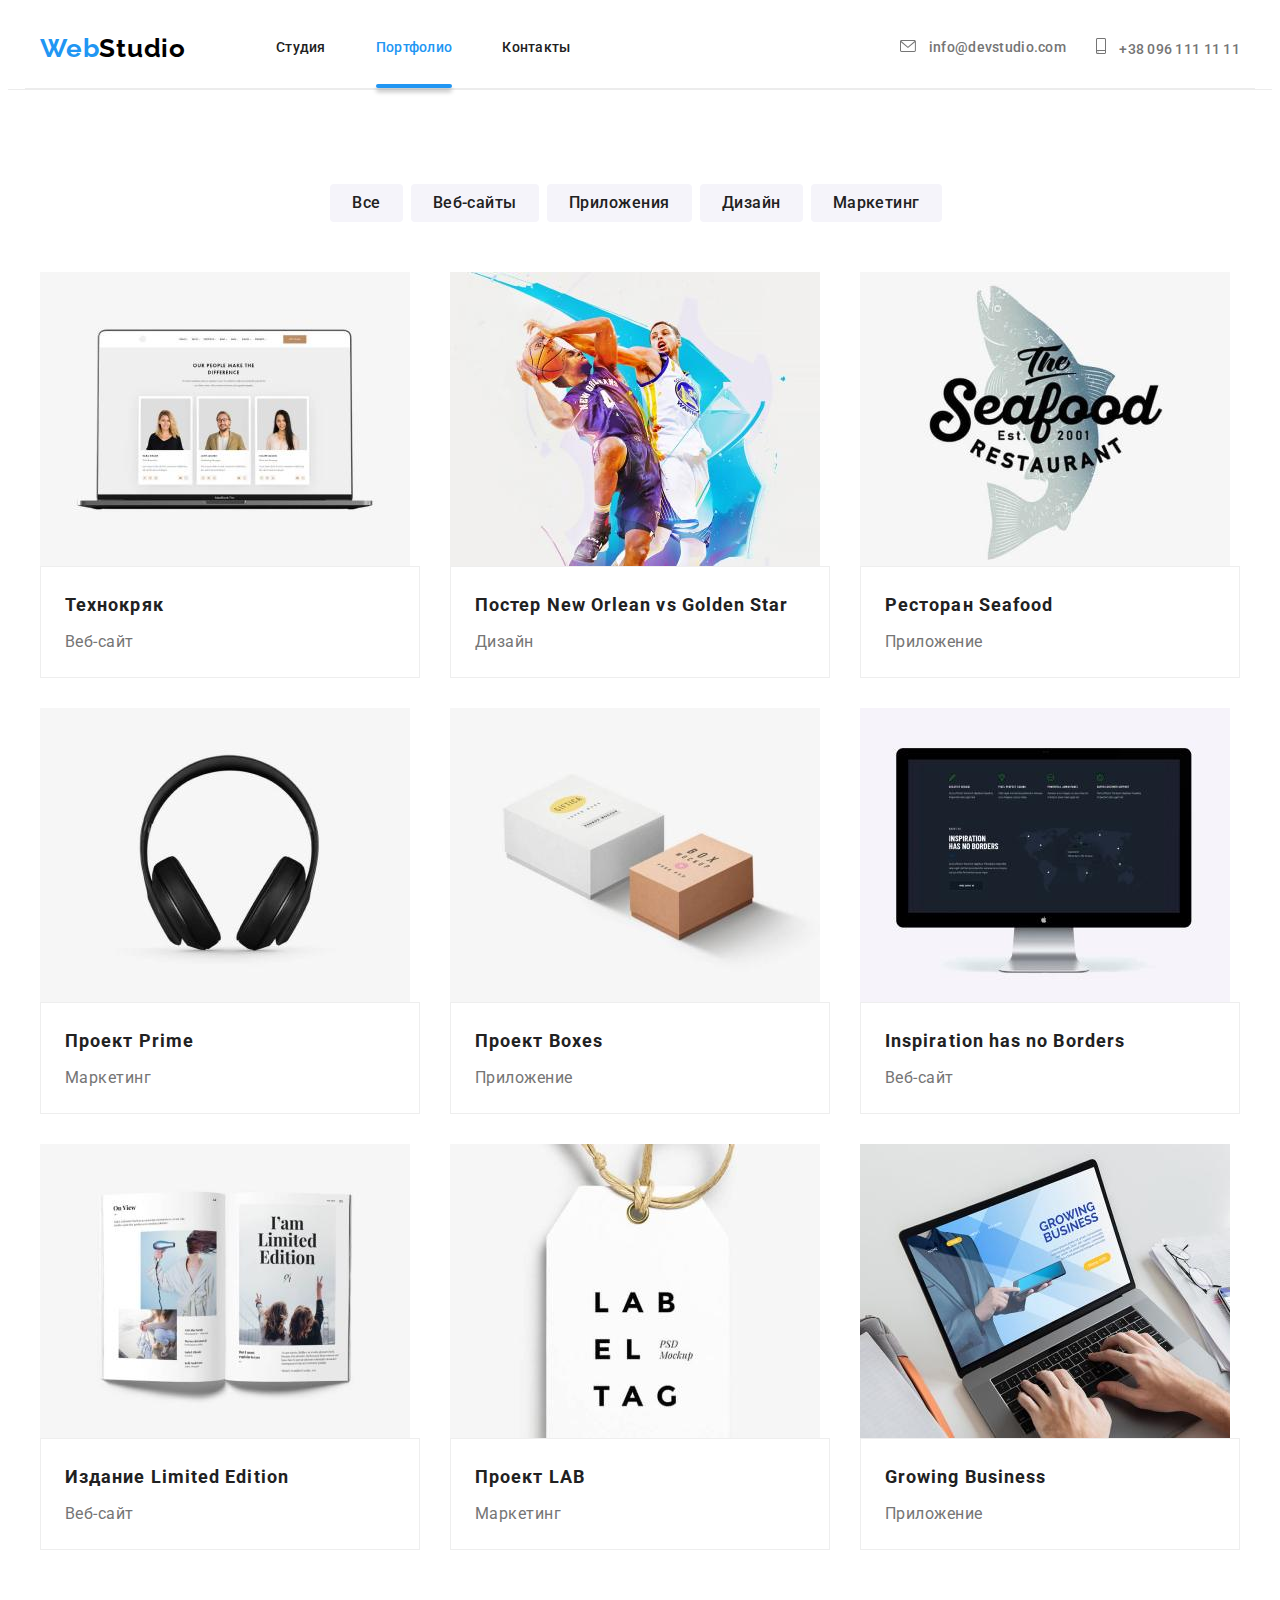
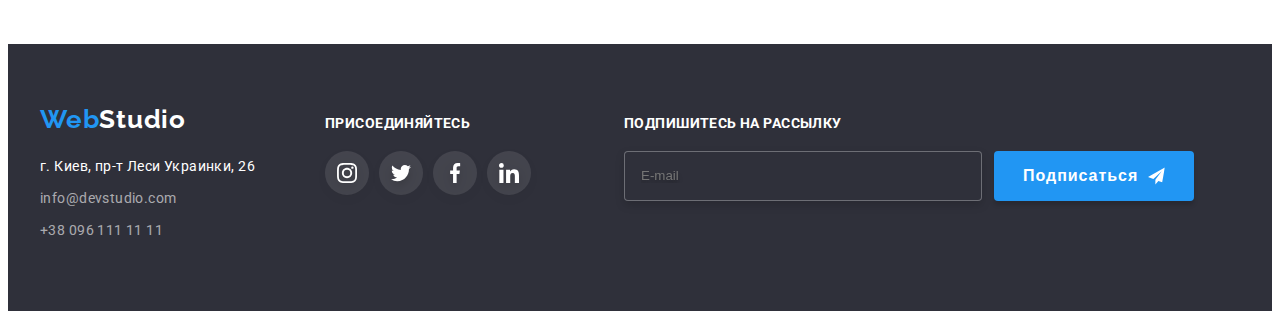
==== commit b2034351: "edited" ====
--- a/portfolio.html
+++ b/portfolio.html
@@ -18,16 +18,15 @@
 </head>
 
 <body>
-    <header>
+    <header class="border">
         <div class="container header">
-           
+
             <nav class="site-nav">
-
+                
                 <a class="logo" href=""><span class="logo__text">Web</span>Studio</a>
 
                 <button type="button" class="menu-btn is-open" aria-expanded="false" aria-controls="menu"
                     data-menu-button>
-
                     <svg width="40" height="40" aria-label="Переключатель мобильного меню">
                         <use class="menu-btn__icon" href="./images/icons.svg#menu"></use>
                         <use class="menu-btn__icon-cross" href="./images/icons.svg#close-btn-menu">
@@ -36,58 +35,59 @@
                 </button>
 
 
-               
+
                 <div class="menu" id="menu" data-menu>
                     <ul class="site-nav__list">
                         <li class="site-nav__item">
-                            <a href="./index.html" class="site-nav__link site-nav__link--current">Студия</a>
+                            <a href="./index.html" class="site-nav__link ">Студия</a>
                         </li>
                         <li class="site-nav__item">
-                            <a href="./portfolio.html" class="site-nav__link">Портфолио</a>
+                            <a href="./portfolio.html" class="site-nav__link site-nav__link--current">Портфолио</a>
                         </li>
                         <li class="site-nav__item">
                             <a href="" class="site-nav__link">Контакты</a>
                         </li>
                     </ul>
-            
-
-            <ul class="contacts">
-                <li class="contacts__item">
-                    <a class="contacts__mail" href="info@devstudio.com">
-                        <svg class="contacts__icon" width="16" height="12">
-                            <use href="./images/icons.svg#envelope"></use>
-                        </svg>
-                        info@devstudio.com
-                    </a>
-                </li>
-
-                <li class="contacts__item">
-                    <a class="contacts__phone" href="+380961111111">
-                        <svg class="contacts__icon" width="10" height="16">
-                            <use href="./images/icons.svg#smartphone"></use>
-                        </svg> +38 096 111 11 11
-                    </a>
-                </li>
-            </ul>
-
-            <ul class="header-socials">
-                <li class="header-socials__item">
-                    <a href="" class="header-socials__link">Instagram</a>
-                </li>
-                <li class="header-socials__item">
-                    <a href="" class="header-socials__link">Twitter</a>
-                </li>
-                <li class="header-socials__item">
-                    <a href="" class="header-socials__link">Facebook</a>
-                </li>
-                <li class="header-socials__item">
-                    <a href="" class="header-socials__link header-socials__link--current">LinkedIn</a>
-                </li>
-            </ul>
+
+
+                    <ul class="contacts">
+                        <li class="contacts__item">
+                            <a class="contacts__mail" href="info@devstudio.com">
+                                <svg class="contacts__icon" width="16" height="12">
+                                    <use href="./images/icons.svg#envelope"></use>
+                                </svg>
+                                info@devstudio.com
+                            </a>
+                        </li>
+
+                        <li class="contacts__item">
+                            <a class="contacts__phone" href="+380961111111">
+                                <svg class="contacts__icon" width="10" height="16">
+                                    <use href="./images/icons.svg#smartphone"></use>
+                                </svg> +38 096 111 11 11
+                            </a>
+                        </li>
+                    </ul>
+
+                    <ul class="header-socials">
+                        <li class="header-socials__item">
+                            <a href="" class="header-socials__link">Instagram</a>
+                        </li>
+                        <li class="header-socials__item">
+                            <a href="" class="header-socials__link">Twitter</a>
+                        </li>
+                        <li class="header-socials__item">
+                            <a href="" class="header-socials__link">Facebook</a>
+                        </li>
+                        <li class="header-socials__item">
+                            <a href="" class="header-socials__link--current">LinkedIn</a>
+                        </li>
+                    </ul>
+                </div>
+            </nav>
         </div>
-    </nav>
-    </div>
     </header>
+
 
     <main>
         <section class="section">
@@ -118,13 +118,14 @@
                         <article class="card">
                             <div class="card__thumb">
                                 <picture>
-                                    <source media="(min-width: 1200px)" srcset="./images/desktop/gallery-1-d.jpg 1x, ./images/desktop/gallery-1-d@2x.jpg 2x"> 
-                                    <source media="(min-width: 768px)" srcset="./images/tablet/gallery-1-t.jpg 1x, ./images/tablet/gallery-1-t@2x.jpg 2x"> 
-                                    <source media="(min-width: 320px)" srcset="./images/mobile/gallery-1-m.jpg 1x, ./images/mobile/gallery-1-m@2x.jpg 2x"> 
-                                <img src="./images/mobile/gallery-1-m.jpg" alt="технокряк">
-                            </picture>
-                              
-                           
+                                    <source media="(min-width: 1200px)"
+                                        srcset="./images/desktop/gallery-1-d.jpg 1x, ./images/desktop/gallery-1-d@2x.jpg 2x">
+                                    <source media="(min-width: 768px)"
+                                        srcset="./images/tablet/gallery-1-t.jpg 1x, ./images/tablet/gallery-1-t@2x.jpg 2x">
+                                    <source media="(min-width: 320px)"
+                                        srcset="./images/mobile/gallery-1-m.jpg 1x, ./images/mobile/gallery-1-m@2x.jpg 2x">
+                                    <img src="./images/mobile/gallery-1-m.jpg" alt="технокряк">
+                                </picture>
                                 <div class="card__overlay">
                                     <p class="card__text">Технокряк это современная площадка распространения
                                         коронавируса. Компании используют эту платформу для цифрового шпионажа и атак на
@@ -144,12 +145,15 @@
                         <article class="card">
                             <div class="card__thumb">
                                 <picture>
-                                    <source media="(min-width: 1200px)" srcset="./images/desktop/gallery-2-d.jpg 1x, ./images/desktop/gallery-2-d@2x.jpg 2x"> 
-                                    <source media="(min-width: 768px)" srcset="./images/tablet/gallery-2-t.jpg 1x, ./images/tablet/gallery-2-t@2x.jpg 2x"> 
-                                    <source media="(min-width: 320px)" srcset="./images/mobile/gallery-2-m.jpg 1x, ./images/mobile/gallery-2-m@2x.jpg 2x"> 
+                                    <source media="(min-width: 1200px)"
+                                        srcset="./images/desktop/gallery-2-d.jpg 1x, ./images/desktop/gallery-2-d@2x.jpg 2x">
+                                    <source media="(min-width: 768px)"
+                                        srcset="./images/tablet/gallery-2-t.jpg 1x, ./images/tablet/gallery-2-t@2x.jpg 2x">
+                                    <source media="(min-width: 320px)"
+                                        srcset="./images/mobile/gallery-2-m.jpg 1x, ./images/mobile/gallery-2-m@2x.jpg 2x">
                                     <img src="./images/project1.jpg" alt="постер">
-                            </picture>
-                                
+                                </picture>
+
                                 <div class="card__overlay">
                                     <p class="card__text">Технокряк это современная площадка распространения
                                         коронавируса. Компании используют эту платформу для цифрового шпионажа и атак на
@@ -168,12 +172,15 @@
                         <article class="card">
                             <div class="card__thumb">
                                 <picture>
-                                    <source media="(min-width: 1200px)" srcset="./images/desktop/gallery-3-d.jpg 1x, ./images/desktop/gallery-3-d@2x.jpg 2x"> 
-                                    <source media="(min-width: 768px)" srcset="./images/tablet/gallery-3-t.jpg 1x, ./images/tablet/gallery-3-t@2x.jpg 2x"> 
-                                    <source media="(min-width: 320px)" srcset="./images/mobile/gallery-3-m.jpg 1x, ./images/mobile/gallery-3-m@2x.jpg 2x"> 
-                                    <img src="./images/project2.jpg" alt="ресторан" >
-                            </picture>
-                                
+                                    <source media="(min-width: 1200px)"
+                                        srcset="./images/desktop/gallery-3-d.jpg 1x, ./images/desktop/gallery-3-d@2x.jpg 2x">
+                                    <source media="(min-width: 768px)"
+                                        srcset="./images/tablet/gallery-3-t.jpg 1x, ./images/tablet/gallery-3-t@2x.jpg 2x">
+                                    <source media="(min-width: 320px)"
+                                        srcset="./images/mobile/gallery-3-m.jpg 1x, ./images/mobile/gallery-3-m@2x.jpg 2x">
+                                    <img src="./images/project2.jpg" alt="ресторан">
+                                </picture>
+
                                 <div class="card__overlay">
                                     <p class="card__text">Технокряк это современная площадка распространения
                                         коронавируса. Компании используют эту платформу для цифрового шпионажа и атак на
@@ -192,12 +199,15 @@
                         <article class="card">
                             <div class="card__thumb">
                                 <picture>
-                                    <source media="(min-width: 1200px)" srcset="./images/desktop/gallery-4-d.jpg 1x, ./images/desktop/gallery-4-d@2x.jpg 2x"> 
-                                    <source media="(min-width: 768px)" srcset="./images/tablet/gallery-4-t.jpg 1x, ./images/tablet/gallery-4-t@2x.jpg 2x"> 
-                                    <source media="(min-width: 320px)" srcset="./images/mobile/gallery-4-m.jpg 1x, ./images/mobile/gallery-4-m@2x.jpg 2x"> 
+                                    <source media="(min-width: 1200px)"
+                                        srcset="./images/desktop/gallery-4-d.jpg 1x, ./images/desktop/gallery-4-d@2x.jpg 2x">
+                                    <source media="(min-width: 768px)"
+                                        srcset="./images/tablet/gallery-4-t.jpg 1x, ./images/tablet/gallery-4-t@2x.jpg 2x">
+                                    <source media="(min-width: 320px)"
+                                        srcset="./images/mobile/gallery-4-m.jpg 1x, ./images/mobile/gallery-4-m@2x.jpg 2x">
                                     <img src="./images/project3.jpg" alt="веб-сайт">
-                            </picture>
-                              
+                                </picture>
+
                                 <div class="card__overlay">
                                     <p class="card__text">Технокряк это современная площадка распространения
                                         коронавируса. Компании используют эту платформу для цифрового шпионажа и атак на
@@ -215,12 +225,15 @@
                         <article class="card">
                             <div class="card__thumb">
                                 <picture>
-                                    <source media="(min-width: 1200px)" srcset="./images/desktop/gallery-5-d.jpg 1x, ./images/desktop/gallery-5-d@2x.jpg 2x"> 
-                                    <source media="(min-width: 768px)" srcset="./images/tablet/gallery-5-t.jpg 1x, ./images/tablet/gallery-5-t@2x.jpg 2x"> 
-                                    <source media="(min-width: 320px)" srcset="./images/mobile/gallery-5-m.jpg 1x, ./images/mobile/gallery-5-m@2x.jpg 2x"> 
+                                    <source media="(min-width: 1200px)"
+                                        srcset="./images/desktop/gallery-5-d.jpg 1x, ./images/desktop/gallery-5-d@2x.jpg 2x">
+                                    <source media="(min-width: 768px)"
+                                        srcset="./images/tablet/gallery-5-t.jpg 1x, ./images/tablet/gallery-5-t@2x.jpg 2x">
+                                    <source media="(min-width: 320px)"
+                                        srcset="./images/mobile/gallery-5-m.jpg 1x, ./images/mobile/gallery-5-m@2x.jpg 2x">
                                     <img src="./images/project4.jpg" alt="веб-сайт">
-                            </picture>
-                                
+                                </picture>
+
                                 <div class="card__overlay">
                                     <p class="card__text">Технокряк это современная площадка распространения
                                         коронавируса. Компании используют эту платформу для цифрового шпионажа и атак на
@@ -238,12 +251,15 @@
                         <article class="card">
                             <div class="card__thumb">
                                 <picture>
-                                    <source media="(min-width: 1200px)" srcset="./images/desktop/gallery-6-d.jpg 1x, ./images/desktop/gallery-6-d@2x.jpg 2x"> 
-                                    <source media="(min-width: 768px)" srcset="./images/tablet/gallery-6-t.jpg 1x, ./images/tablet/gallery-6-t@2x.jpg 2x"> 
-                                    <source media="(min-width: 320px)" srcset="./images/mobile/gallery-6-m.jpg 1x, ./images/mobile/gallery-6-m@2x.jpg 2x"> 
-                                    <img src="./images/project5.jpg" alt="веб-сайт" >
-                            </picture>
-                                
+                                    <source media="(min-width: 1200px)"
+                                        srcset="./images/desktop/gallery-6-d.jpg 1x, ./images/desktop/gallery-6-d@2x.jpg 2x">
+                                    <source media="(min-width: 768px)"
+                                        srcset="./images/tablet/gallery-6-t.jpg 1x, ./images/tablet/gallery-6-t@2x.jpg 2x">
+                                    <source media="(min-width: 320px)"
+                                        srcset="./images/mobile/gallery-6-m.jpg 1x, ./images/mobile/gallery-6-m@2x.jpg 2x">
+                                    <img src="./images/project5.jpg" alt="веб-сайт">
+                                </picture>
+
                                 <div class="card__overlay">
                                     <p class="card__text">Технокряк это современная площадка распространения
                                         коронавируса. Компании используют эту платформу для цифрового шпионажа и атак на
@@ -261,12 +277,15 @@
                         <article class="card">
                             <div class="card__thumb">
                                 <picture>
-                                    <source media="(min-width: 1200px)" srcset="./images/desktop/gallery-7-d.jpg 1x, ./images/desktop/gallery-7-d@2x.jpg 2x"> 
-                                    <source media="(min-width: 768px)" srcset="./images/tablet/gallery-7-t.jpg 1x, ./images/tablet/gallery-7-t@2x.jpg 2x"> 
-                                    <source media="(min-width: 320px)" srcset="./images/mobile/gallery-7-m.jpg 1x, ./images/mobile/gallery-7-m@2x.jpg 2x"> 
+                                    <source media="(min-width: 1200px)"
+                                        srcset="./images/desktop/gallery-7-d.jpg 1x, ./images/desktop/gallery-7-d@2x.jpg 2x">
+                                    <source media="(min-width: 768px)"
+                                        srcset="./images/tablet/gallery-7-t.jpg 1x, ./images/tablet/gallery-7-t@2x.jpg 2x">
+                                    <source media="(min-width: 320px)"
+                                        srcset="./images/mobile/gallery-7-m.jpg 1x, ./images/mobile/gallery-7-m@2x.jpg 2x">
                                     <img src="./images/project6.jpg" alt="веб-сайт">
-                            </picture>
-                                
+                                </picture>
+
                                 <div class="card__overlay">
                                     <p class="card__text">Технокряк это современная площадка распространения
                                         коронавируса. Компании используют эту платформу для цифрового шпионажа и атак на
@@ -284,12 +303,15 @@
                         <article class="card">
                             <div class="card__thumb">
                                 <picture>
-                                    <source media="(min-width: 1200px)" srcset="./images/desktop/gallery-8-d.jpg 1x, ./images/desktop/gallery-8-d@2x.jpg 2x"> 
-                                    <source media="(min-width: 768px)" srcset="./images/tablet/gallery-8-t.jpg 1x, ./images/tablet/gallery-8-t@2x.jpg 2x"> 
-                                    <source media="(min-width: 320px)" srcset="./images/mobile/gallery-8-m.jpg 1x, ./images/mobile/gallery-8-m@2x.jpg 2x"> 
+                                    <source media="(min-width: 1200px)"
+                                        srcset="./images/desktop/gallery-8-d.jpg 1x, ./images/desktop/gallery-8-d@2x.jpg 2x">
+                                    <source media="(min-width: 768px)"
+                                        srcset="./images/tablet/gallery-8-t.jpg 1x, ./images/tablet/gallery-8-t@2x.jpg 2x">
+                                    <source media="(min-width: 320px)"
+                                        srcset="./images/mobile/gallery-8-m.jpg 1x, ./images/mobile/gallery-8-m@2x.jpg 2x">
                                     <img src="./images/project7.jpg" alt="веб-сайт">
-                            </picture>
-                              
+                                </picture>
+
                                 <div class="card__overlay">
                                     <p class="card__text">Технокряк это современная площадка распространения
                                         коронавируса. Компании используют эту платформу для цифрового шпионажа и атак на
@@ -307,12 +329,15 @@
                         <article class="card">
                             <div class="card__thumb">
                                 <picture>
-                                    <source media="(min-width: 1200px)" srcset="./images/desktop/gallery-9-d.jpg 1x, ./images/desktop/gallery-9-d@2x.jpg 2x"> 
-                                    <source media="(min-width: 768px)" srcset="./images/tablet/gallery-9-t.jpg 1x, ./images/tablet/gallery-9-t@2x.jpg 2x"> 
-                                    <source media="(min-width: 320px)" srcset="./images/mobile/gallery-9-m.jpg 1x, ./images/mobile/gallery-9-m@2x.jpg 2x"> 
+                                    <source media="(min-width: 1200px)"
+                                        srcset="./images/desktop/gallery-9-d.jpg 1x, ./images/desktop/gallery-9-d@2x.jpg 2x">
+                                    <source media="(min-width: 768px)"
+                                        srcset="./images/tablet/gallery-9-t.jpg 1x, ./images/tablet/gallery-9-t@2x.jpg 2x">
+                                    <source media="(min-width: 320px)"
+                                        srcset="./images/mobile/gallery-9-m.jpg 1x, ./images/mobile/gallery-9-m@2x.jpg 2x">
                                     <img src="./images/project8.jpg" alt="веб-сайт">
-                            </picture>
-                               
+                                </picture>
+
                                 <div class="card__overlay">
                                     <p class="card__text">Технокряк это современная площадка распространения
                                         коронавируса. Компании используют эту платформу для цифрового шпионажа и атак на
@@ -333,19 +358,21 @@
     <footer class="footer">
         <div class="container">
             <div class="footer__tabl">
-                <address class="footer__list"> 
+                <address class="footer__list">
                     <a class="logo footer__logo" href=""><span class="logo__text">Web</span>Studio</a>
                     <ul class="footer__contacts">
                         <li class="footer__item">
                             <a class="footer__address" href="">г. Киев, пр-т Леси Украинки, 26</a>
                         </li>
-                        <li class="footer__item"><a class="footer__mail" href="info@devstudio.com">info@devstudio.com</a>
-                        </li>
-                        <li class="footer__item"><a class="footer__phone" href="+380961111111">+38 096 111 11 11</a></li>
+                        <li class="footer__item"><a class="footer__mail"
+                                href="info@devstudio.com">info@devstudio.com</a>
+                        </li>
+                        <li class="footer__item"><a class="footer__phone" href="+380961111111">+38 096 111 11 11</a>
+                        </li>
                     </ul>
                 </address>
-           
-    
+
+
                 <div class="footer-socials">
                     <h2 class="footer-socials__title"> Присоединяйтесь</h2>
                     <ul class="footer-socials__list">
@@ -356,7 +383,7 @@
                                 </svg>
                             </a>
                         </li>
-    
+
                         <li>
                             <a href="" class="footer-socials__link">
                                 <svg class="footer-socials__icon" width="20" height="20">
@@ -381,23 +408,24 @@
                     </ul>
                 </div>
             </div>
-    
-    
-                <div class="footer-form">
-                    <b class="footer-form__title">Подпишитесь на рассылку</b>
-                    <form class="footer-form__cont" id="" action="">
-                        <input type="email" name="email" placeholder="E-mail" class="footer-form__input">
-                        <button class="footer-form__btn" type="submit">Подписаться
-                            <svg class="footer-form__icon" width="24" height="24">
-                                <use href="./images/icons.svg#icon-send"></use>
-                            </svg>
-                        </button>
-                    </form>
-                </div>
-            
+
+
+            <div class="footer-form">
+                <b class="footer-form__title">Подпишитесь на рассылку</b>
+                <form class="footer-form__cont" id="" action="">
+                    <input type="email" name="email" placeholder="E-mail" class="footer-form__input">
+                    <button class="footer-form__btn" type="submit">Подписаться
+                        <svg class="footer-form__icon" width="24" height="24">
+                            <use href="./images/icons.svg#icon-send"></use>
+                        </svg>
+                    </button>
+                </form>
+            </div>
+
         </div>
-     </footer>
-
+    </footer>
+
+    <script src="./js/menu.js"></script>
 </body>
 
 </html>--- a/css/main.min.css
+++ b/css/main.min.css
@@ -1,2 +1,2 @@
-ul{list-style:none}h1,h2,h3,h4,h5,h6,p,ul{margin:0;padding:0}img{display:block;max-width:100%;height:auto}body{font-family:Roboto, sans-serif;font-style:normal;font-size:14px;background-color:#ffffff;color:var(--primary-text-color)}:root{--primary-text-color: #757575;--title-text-color: #212121;--accent-text-color: #2196f3;--background-color: #ffffff;--second-background-color: #f5f4fa;--bcg-color-footer: #2f303a;--button-text-color: #ffffff;--button-text-secondary-color: #212121;--button-bcg-color: #2196f3;--button-secondary-bcg-color: #f5f4fa;--card-set-gap: 30px;--animation-timing: cubic-bezier(0.4, 0, 0.2, 1)}.container{margin-left:auto;margin-right:auto;padding-left:15px;padding-right:15px}.section{padding-top:94px;padding-bottom:94px}@media screen and (max-width: 1199px){.section{padding-top:60px;padding-bottom:60px}}@media screen and (min-width: 320px) and (max-width: 1199px){.logo{display:inline-block;font-family:Raleway;font-style:normal;font-weight:bold;font-size:24px;line-height:1.16;letter-spacing:0.03em;text-decoration:none;color:#000000}}@media screen and (min-width: 1200px){.logo{display:inline-block;font-family:Raleway;font-style:normal;font-weight:bold;font-size:26px;line-height:1.19;letter-spacing:0.03em;color:#000000;text-decoration:none}}.logo__text{color:var(--accent-text-color);text-decoration:none}.footer__logo{margin-bottom:20px;-webkit-box-align:center;-ms-flex-align:center;align-items:center;color:var(--button-text-color)}@media (max-width: 767px){.header{position:relative}}@media screen and (min-width: 768px){.header{display:-webkit-box;display:-ms-flexbox;display:flex;-webkit-box-align:center;-ms-flex-align:center;align-items:center;-webkit-box-pack:justify;-ms-flex-pack:justify;justify-content:space-between;border-bottom:1px solid #ececec}}@media screen and (min-width: 1200px){.header{display:-webkit-box;display:-ms-flexbox;display:flex;-webkit-box-align:center;-ms-flex-align:center;align-items:center;border-bottom:1px solid #ececec}}@media screen and (min-width: 320px){.site-nav{display:-webkit-box;display:-ms-flexbox;display:flex;-webkit-box-align:center;-ms-flex-align:center;align-items:center;-webkit-box-pack:justify;-ms-flex-pack:justify;justify-content:space-between}}@media screen and (min-width: 768px){.site-nav{display:-webkit-box;display:-ms-flexbox;display:flex;-webkit-box-align:center;-ms-flex-align:center;align-items:center}}@media screen and (min-width: 1200px){.site-nav{display:-webkit-box;display:-ms-flexbox;display:flex;-webkit-box-align:center;-ms-flex-align:center;align-items:center}}@media screen and (min-width: 320px){.site-nav__list{display:-webkit-box;display:-ms-flexbox;display:flex;-webkit-box-orient:vertical;-webkit-box-direction:normal;-ms-flex-direction:column;flex-direction:column;-webkit-box-pack:justify;-ms-flex-pack:justify;justify-content:space-between}}@media screen and (min-width: 768px){.site-nav__list{display:-webkit-box;display:-ms-flexbox;display:flex;-webkit-box-orient:horizontal;-webkit-box-direction:normal;-ms-flex-direction:row;flex-direction:row;-webkit-box-align:center;-ms-flex-align:center;align-items:center;margin-left:88px}}@media screen and (min-width: 1200px){.site-nav__list{display:-webkit-box;display:-ms-flexbox;display:flex;-webkit-box-align:center;-ms-flex-align:center;align-items:center;margin-left:90px}}@media screen and (min-width: 320px){.site-nav__link{display:block;padding-bottom:32px;font-weight:500;font-size:40px;line-height:1.17;letter-spacing:0.02em;color:var(--title-text-color);text-decoration:none;-webkit-transition:color 250ms var(--animation-timing);transition:color 250ms var(--animation-timing)}}@media screen and (min-width: 768px){.site-nav__link{display:block;padding-top:32px;padding-bottom:32px;font-size:14px;line-height:1.14;letter-spacing:0.02em;font-weight:500;color:var(--title-text-color);text-decoration:none;-webkit-transition:color 250ms var(--animation-timing);transition:color 250ms var(--animation-timing)}}@media screen and (min-width: 1200px){.site-nav__link{display:block;padding-top:32px;padding-bottom:32px;font-weight:500;color:var(--title-text-color);text-decoration:none;-webkit-transition:color 250ms var(--animation-timing);transition:color 250ms var(--animation-timing)}}.site-nav__link:hover,.site-nav__link:focus{color:var(--accent-text-color)}.site-nav__link:focus::after,.site-nav__link:hover::after{opacity:1}.site-nav__link::after{content:' ';display:block;position:absolute;left:0;bottom:0;width:100%;height:4px;border-radius:2px;background-color:var(--accent-text-color);-webkit-box-shadow:0px 4px 4px rgba(0,0,0,0.25);box-shadow:0px 4px 4px rgba(0,0,0,0.25);opacity:0;-webkit-transition:opacity 250ms var(--animation-timing);transition:opacity 250ms var(--animation-timing)}@media screen and (min-width: 768px){.site-nav__item{position:relative}}@media screen and (min-width: 1200px){.site-nav__item{position:relative}}@media screen and (min-width: 768px){.site-nav__item:not(:last-child){margin-right:50px}}@media screen and (min-width: 1200px){.site-nav__item:not(:last-child){margin-right:50px}}.site-nav__link--current{color:var(--accent-text-color)}@media (min-width: 767px) and (max-width: 1200px){.site-nav__link--current::after{content:' ';display:block;position:absolute;left:0;bottom:0;width:100%;height:4px;border-radius:2px;background-color:var(--accent-text-color);-webkit-box-shadow:0px 4px 4px rgba(0,0,0,0.25);box-shadow:0px 4px 4px rgba(0,0,0,0.25);opacity:1}}@media (max-width: 767px){.menu{display:none;position:absolute;top:100%;left:0;width:100%;background-color:white;padding:48px 40px}.menu.is-open{display:block}}@media screen and (min-width: 768px){.menu{display:-webkit-box;display:-ms-flexbox;display:flex;-webkit-box-align:center;-ms-flex-align:center;align-items:center;-webkit-box-flex:1;-ms-flex-positive:1;flex-grow:1}}@media screen and (min-width: 1200px){.menu{display:-webkit-box;display:-ms-flexbox;display:flex;-webkit-box-flex:1;-ms-flex-positive:1;flex-grow:1;-webkit-box-pack:justify;-ms-flex-pack:justify;justify-content:space-between}}.menu-btn{display:inline-block;margin:0;padding:0;border:none;background-color:transparent}@media screen and (min-width: 768px){.menu-btn{display:none}}.menu-btn__icon-cross{display:none}.menu-btn.is-open .menu-btn__icon-cross{display:block}.menu-btn.is-open .menu-btn__icon{display:none}@media screen and (min-width: 320px) and (max-width: 767px){.contacts{margin-top:270px;display:-webkit-box;display:-ms-flexbox;display:flex;-webkit-box-orient:vertical;-webkit-box-direction:reverse;-ms-flex-direction:column-reverse;flex-direction:column-reverse}}@media screen and (min-width: 768px) and (max-width: 1199px){.contacts{display:-webkit-box;display:-ms-flexbox;display:flex;-webkit-box-orient:vertical;-webkit-box-direction:normal;-ms-flex-direction:column;flex-direction:column;margin-left:80px}}@media screen and (min-width: 1200px){.contacts{display:-webkit-box;display:-ms-flexbox;display:flex;margin-left:300px}}@media screen and (min-width: 1200px){.contacts__item:last-child{margin-left:30px}}@media screen and (min-width: 768px){.contacts__item:not(:last-child){margin-bottom:10px}}@media screen and (min-width: 1200px){.contacts__item:not(:last-child){margin-bottom:0px}}@media screen and (min-width: 320px) and (max-width: 767px){.contacts__item{margin-bottom:32px}}@media screen and (min-width: 768px){.contacts__item{display:-webkit-box;display:-ms-flexbox;display:flex;-webkit-box-align:center;-ms-flex-align:center;align-items:center}}@media screen and (min-width: 1200px){.contacts__item{display:-webkit-box;display:-ms-flexbox;display:flex;-webkit-box-align:center;-ms-flex-align:center;align-items:center}}@media screen and (min-width: 320px) and (max-width: 767px){.contacts__mail,.contacts__phone{font-weight:500;font-size:24px;line-height:1.16;letter-spacing:0.02em;color:var(--primary-text-color);text-decoration:none}.contacts__mail:hover,.contacts__mail:focus,.contacts__phone:hover,.contacts__phone:focus{font-weight:500;font-size:34px;line-height:1.17;letter-spacing:0.02em;color:var(--accent-text-color)}}@media screen and (min-width: 768px){.contacts__mail,.contacts__phone{font-style:normal;font-weight:500;font-size:12px;line-height:1.16;letter-spacing:0.02em;color:var(--primary-text-color);text-decoration:none;-webkit-transition:color 250ms var(--animation-timing);transition:color 250ms var(--animation-timing)}}@media screen and (min-width: 1200px){.contacts__mail,.contacts__phone{font-style:normal;font-weight:500;font-size:14px;line-height:1.14;letter-spacing:0.02em;color:var(--primary-text-color);text-decoration:none;-webkit-transition:color 250ms var(--animation-timing);transition:color 250ms var(--animation-timing)}}.contacts__mail:hover,.contacts__mail:focus,.contacts__phone:hover,.contacts__phone:focus{color:var(--accent-text-color)}@media screen and (min-width: 320px) and (max-width: 767px){.contacts__icon{display:none}}@media screen and (min-width: 768px){.contacts__icon{margin-right:8px;fill:var(--primary-text-color)}}@media screen and (min-width: 1200px){.contacts__icon{margin-right:10px;fill:var(--primary-text-color)}}.contacts__mail:hover .contacts__icon,.contacts__mail:focus .contacts__icon,.contacts__phone:focus .contacts__icon,.contacts__phone:hover .contacts__icon{fill:var(--accent-text-color)}.contacts__mail-current{color:var(--accent-text-color)}@media screen and (min-width: 320px) and (max-width: 767px){.header-socials{display:-webkit-box;display:-ms-flexbox;display:flex;-webkit-box-orient:horizontal;-webkit-box-direction:normal;-ms-flex-direction:row;flex-direction:row;margin-top:64px}.header-socials__link{display:-webkit-box;display:-ms-flexbox;display:flex;-webkit-box-pack:center;-ms-flex-pack:center;justify-content:center;-webkit-box-align:center;-ms-flex-align:center;align-items:center;font-weight:500;font-size:18px;line-height:1.22;letter-spacing:0.02em;color:var(--accent-text-color);text-decoration:none}.header-socials__link::after{content:' ';display:inline-block;width:22px;height:0px;border-radius:2px;border:1px solid rgba(33,33,33,0.2);-webkit-transform:rotate(90deg);transform:rotate(90deg)}}@media screen and (min-width: 768px){.header-socials{display:none}}@media screen and (min-width: 320px){.business-decision{text-align:center;padding-top:118px;padding-bottom:60px}}@media screen and (min-width: 768px){.business-decision{text-align:center;background:#2f303a;padding-top:118px;padding-bottom:204px}}@media screen and (min-width: 1200px){.business-decision{text-align:center;background:#2f303a;padding-top:200px;padding-bottom:200px}}@media screen and (min-width: 320px){.business-decision.overlay{background-image:-webkit-gradient(linear, left top, right top, from(rgba(47,48,58,0.5)), to(rgba(47,48,58,0.3))),url("../images/mobile/header-mob.jpg");background-image:linear-gradient(to right, rgba(47,48,58,0.5), rgba(47,48,58,0.3)),url("../images/mobile/header-mob.jpg");background-repeat:no-repeat;background-position:center;background-size:cover}}@media screen and (min-width: 320px) and (min-device-pixel-ratio: 2), screen and (min-width: 320px) and (-webkit-min-device-pixel-ratio: 2), screen and (min-width: 320px) and (min-resolution: 192dpi), screen and (min-width: 320px) and (min-resolution: 2dppx){.business-decision.overlay{background-image:-webkit-gradient(linear, left top, right top, from(rgba(47,48,58,0.5)), to(rgba(47,48,58,0.3))),url("../images/mobile/header-mob@2x.jpg");background-image:linear-gradient(to right, rgba(47,48,58,0.5), rgba(47,48,58,0.3)),url("../images/mobile/header-mob@2x.jpg")}}@media (min-width: 768px){.business-decision.overlay{background-image:-webkit-gradient(linear, left top, right top, from(rgba(47,48,58,0.5)), to(rgba(47,48,58,0.3))),url("../images/tablet/header-tabl.jpg");background-image:linear-gradient(to right, rgba(47,48,58,0.5), rgba(47,48,58,0.3)),url("../images/tablet/header-tabl.jpg");background-repeat:no-repeat;background-position:center;background-size:cover}}@media (min-width: 768px) and (min-device-pixel-ratio: 2), (min-width: 768px) and (-webkit-min-device-pixel-ratio: 2), (min-width: 768px) and (min-resolution: 192dpi), (min-width: 768px) and (min-resolution: 2dppx){.business-decision.overlay{background-image:-webkit-gradient(linear, left top, right top, from(rgba(47,48,58,0.5)), to(rgba(47,48,58,0.3))),url("../images/tablet/header-tabl@2x.jpg");background-image:linear-gradient(to right, rgba(47,48,58,0.5), rgba(47,48,58,0.3)),url("../images/tablet/header-tabl@2x.jpg")}}@media (min-width: 1200px){.business-decision.overlay{margin:0 auto;background-image:-webkit-gradient(linear, left top, right top, from(rgba(47,48,58,0.5)), to(rgba(47,48,58,0.3))),url("../images/desktop/desktop-header.jpg");background-image:linear-gradient(to right, rgba(47,48,58,0.5), rgba(47,48,58,0.3)),url("../images/desktop/desktop-header.jpg");background-repeat:no-repeat;background-position:center;background-size:cover}}@media (min-width: 1200px) and (min-device-pixel-ratio: 2), (min-width: 1200px) and (-webkit-min-device-pixel-ratio: 2), (min-width: 1200px) and (min-resolution: 192dpi), (min-width: 1200px) and (min-resolution: 2dppx){.business-decision.overlay{background-image:-webkit-gradient(linear, left top, right top, from(rgba(47,48,58,0.5)), to(rgba(47,48,58,0.3))),url("../images/desktop/desktop-header@2x.jpg");background-image:linear-gradient(to right, rgba(47,48,58,0.5), rgba(47,48,58,0.3)),url("../images/desktop/desktop-header@2x.jpg")}}@media (min-width: 320px){.business-decision__title{font-weight:900;font-size:26px;line-height:1.62;text-align:center;letter-spacing:0.06em;text-transform:uppercase;color:#ffffff;margin-bottom:var(--card-set-gap)}}@media screen and (min-width: 768px){.business-decision__title{margin-top:0;margin-bottom:var(--card-set-gap);display:block;font-weight:900;font-size:44px;line-height:1.36;text-align:center;letter-spacing:0.06em;text-transform:uppercase;color:#ffffff}}@media screen and (min-width: 1200px){.business-decision__title{margin-top:0;margin-bottom:var(--card-set-gap);display:block;font-weight:900;font-size:44px;line-height:1.36;text-align:center;letter-spacing:0.06em;text-transform:uppercase;color:#ffffff}}.business-decision__button{padding:10px 32px 10px 32px;font-family:inherit;font-weight:500;font-size:16px;line-height:1.63;text-align:center;letter-spacing:0.03em;background-color:var(--button-bcg-color);color:var(--button-text-color);border-radius:4px;cursor:pointer;border:transparent;-webkit-transition:color 250ms var(--animation-timing),background-color 250ms var(--animation-timing);transition:color 250ms var(--animation-timing),background-color 250ms var(--animation-timing)}.advantages{display:-webkit-box;display:-ms-flexbox;display:flex;margin-top:0;margin-bottom:0;padding-left:0}@media screen and (max-width: 767px){.advantages{display:block;-webkit-box-pack:center;-ms-flex-pack:center;justify-content:center;-webkit-box-align:center;-ms-flex-align:center;align-items:center}}@media (min-width: 768px) and (max-width: 1199px){.advantages{-ms-flex-wrap:wrap;flex-wrap:wrap;margin:-15px}}@media (max-width: 767px){.advantages__item{margin-right:0;width:100%}}@media (min-width: 768px) and (max-width: 1199px){.advantages__item{margin:15px;width:calc((100% - 4 * 15px) / 2)}}@media (min-width: 1200px){.advantages__item{display:-webkit-box;display:-ms-flexbox;display:flex;-webkit-box-orient:vertical;-webkit-box-direction:normal;-ms-flex-direction:column;flex-direction:column;width:calc((100% - 90px) / 4);margin-right:var(--card-set-gap)}}.advantages__item:not(:last-child){margin-bottom:10px}.advantages-img__item{display:-webkit-box;display:-ms-flexbox;display:flex;-webkit-box-align:center;-ms-flex-align:center;align-items:center;-webkit-box-pack:center;-ms-flex-pack:center;justify-content:center;height:120px;background-color:var(--button-secondary-bcg-color);border-radius:4px;margin-bottom:var(--card-set-gap)}.advantages__title{margin-bottom:10px;font-weight:bold;font-size:14px;line-height:1.14;letter-spacing:0.03em;text-transform:uppercase;color:var(--title-text-color)}@media (max-width: 767px){.advantages__title{text-align:center}}.advantages__desc{font-weight:normal;font-size:14px;line-height:1.71;letter-spacing:0.03em;color:var(--primary-text-color)}.work{padding-top:0;padding-bottom:94px}@media (max-width: 1200px){.work{display:none}}.work__title{margin-bottom:50px;font-style:normal;font-weight:bold;font-size:36px;line-height:1.16;text-align:center;letter-spacing:0.03em;color:var(--title-text-color)}.work__img{padding:0;margin:0;display:-webkit-box;display:-ms-flexbox;display:flex;-ms-flex-wrap:wrap;flex-wrap:wrap;margin-left:calc(-1 * var(--card-set-gap));margin-top:calc(-1 * var(--card-set-gap))}.work__item{-ms-flex-preferred-size:calc(100% / 3 - 30px);flex-basis:calc(100% / 3 - 30px);margin-left:var(--card-set-gap);margin-top:var(--card-set-gap)}.work__thumb{position:relative}.work__pos{position:absolute;display:-webkit-box;display:-ms-flexbox;display:flex;-webkit-box-pack:center;-ms-flex-pack:center;justify-content:center;-webkit-box-align:center;-ms-flex-align:center;align-items:center;bottom:0;left:0;width:370px;height:70px;background-color:rgba(47,48,58,0.8);opacity:1}.work__text{font-weight:bold;font-size:14px;line-height:16px;text-align:center;letter-spacing:0.03em;text-transform:uppercase;color:var(--button-text-color)}.team{background-color:var(--second-background-color)}.team__headline{margin-bottom:50px;font-style:normal;font-weight:bold;font-size:36px;line-height:1.16;text-align:center;letter-spacing:0.03em;color:var(--title-text-color)}@media (max-width: 767px){.team__list{display:-webkit-box;display:-ms-flexbox;display:flex;-webkit-box-orient:vertical;-webkit-box-direction:normal;-ms-flex-direction:column;flex-direction:column;-webkit-box-align:center;-ms-flex-align:center;align-items:center}}@media (max-width: 1199px){.team__list{display:-webkit-box;display:-ms-flexbox;display:flex;-ms-flex-wrap:wrap;flex-wrap:wrap;-webkit-box-pack:center;-ms-flex-pack:center;justify-content:center;margin:-15px}}@media (min-width: 1200px){.team__list{display:-webkit-box;display:-ms-flexbox;display:flex}}@media (max-width: 767px){.team__item{margin-bottom:30px}}@media (min-width: 768px){.team__item{max-width:354px;width:calc((100% - 4 * 15px) /2);margin:15px}}@media (min-width: 1200px){.team__item{width:calc((100% - 90px) / 4);margin-right:var(--card-set-gap);-webkit-box-shadow:0px 1px 3px rgba(0,0,0,0.12),0px 1px 1px rgba(0,0,0,0.14),0px 2px 1px rgba(0,0,0,0.2);box-shadow:0px 1px 3px rgba(0,0,0,0.12),0px 1px 1px rgba(0,0,0,0.14),0px 2px 1px rgba(0,0,0,0.2);border-radius:0px 0px 4px 4px}}@media (min-width: 1200px){.team__item:not(:last-child){margin-right:30px}}.team__meta{text-align:center;padding:30px 0px;background-color:var(--background-color)}.team__name{padding-bottom:10px;font-weight:500;font-size:16px;line-height:1.19;color:var(--button-text-secondary-color)}.team__profession{font-weight:normal;font-size:16px;line-height:1.19;color:var(--primary-text-color)}.team__socials{display:-webkit-box;display:-ms-flexbox;display:flex;-webkit-box-pack:center;-ms-flex-pack:center;justify-content:center;padding-top:16px}.team__socials li:not(:last-child){margin-right:10px}.team__link{display:-webkit-box;display:-ms-flexbox;display:flex;-webkit-box-align:center;-ms-flex-align:center;align-items:center;-webkit-box-pack:center;-ms-flex-pack:center;justify-content:center;width:44px;height:44px;border-radius:50%;background-color:#fff;list-style:none;-webkit-transition:background-color 250ms var(--animation-timing);transition:background-color 250ms var(--animation-timing)}.team__link:focus,.team__link:hover{background-color:var(--button-bcg-color)}.team__icon{fill:#afb1b8}.team__link:focus .team__icon,.team__link:hover .team__icon{fill:var(--button-text-color)}.clients__headline{margin-bottom:50px;font-style:normal;font-weight:bold;font-size:36px;line-height:1.16;text-align:center;letter-spacing:0.03em;color:var(--title-text-color)}.clients__list{display:-webkit-box;display:-ms-flexbox;display:flex;-ms-flex-wrap:wrap;flex-wrap:wrap;-webkit-box-align:center;-ms-flex-align:center;align-items:center;-webkit-box-pack:center;-ms-flex-pack:center;justify-content:center;list-style:none}@media (max-width: 767px){.clients__list{display:-webkit-box;display:-ms-flexbox;display:flex;-webkit-box-orient:horizontal;-webkit-box-direction:normal;-ms-flex-direction:row;flex-direction:row;-ms-flex-wrap:wrap;flex-wrap:wrap}}@media (min-width: 768px) and (max-width: 1199px){.clients__list{-webkit-box-orient:horizontal;-webkit-box-direction:normal;-ms-flex-direction:row;flex-direction:row;-webkit-box-pack:justify;-ms-flex-pack:justify;justify-content:space-between;margin:-15px}}.clients__list:last-child{margin-right:0}@media (max-width: 767px){.clients__item{width:calc((100% - 4 * 15px) / 2);margin:15px}}@media (min-width: 768px) and (max-width: 1199px){.clients__item{width:calc((100% - 6 * 15px) / 3);margin:15px}}@media (min-width: 1200px){.clients__item{width:calc((100% - 180px) / 6);margin-right:var(--card-set-gap);margin-bottom:0}}.clients__link{display:-webkit-box;display:-ms-flexbox;display:flex;-webkit-box-align:center;-ms-flex-align:center;align-items:center;-webkit-box-pack:center;-ms-flex-pack:center;justify-content:center;background-color:var(--background-color);height:92px;border:1px solid #afb1b8;-webkit-box-sizing:border-box;box-sizing:border-box;border-radius:4px;-webkit-transition:250ms var(--animation-timing);transition:250ms var(--animation-timing)}.clients__link:hover,.clients__link:focus{border:1px solid var(--button-bcg-color)}.clients__icon{height:60px;width:106px;fill:#afb1b8;-webkit-transition:250ms var(--animation-timing);transition:250ms var(--animation-timing)}.clients__link:hover .clients__icon,.clients__link:focus .clients__icon{fill:var(--accent-text-color)}@media (max-width: 767px){.filters{display:-webkit-box;display:-ms-flexbox;display:flex;-ms-flex-wrap:wrap;flex-wrap:wrap;padding:0;margin-bottom:30px}}@media (min-width: 768px) and (max-width: 1199px){.filters{display:-webkit-box;display:-ms-flexbox;display:flex;-webkit-box-pack:center;-ms-flex-pack:center;justify-content:center;margin-bottom:30px}}@media (min-width: 1200px){.filters{margin-bottom:50px;display:-webkit-box;display:-ms-flexbox;display:flex;-webkit-box-pack:center;-ms-flex-pack:center;justify-content:center}}.filters__item{margin-right:8px}@media (max-width: 767px){.filters__item{margin-bottom:15px}}.filters__item:not(:last-child){margin-right:8px}.button{padding:6px 22px 6px 22px;font-family:inherit;font-weight:500;font-size:16px;line-height:1.63;text-align:center;letter-spacing:0.03em;color:var(--button-text-secondary-color);background-color:var(--button-secondary-bcg-color);border-radius:4px;cursor:pointer;border:transparent;-webkit-transition:color 250ms var(--animation-timing),background-color 250ms var(--animation-timing),-webkit-box-shadow 250ms var(--animation-timing);transition:color 250ms var(--animation-timing),background-color 250ms var(--animation-timing),-webkit-box-shadow 250ms var(--animation-timing);transition:color 250ms var(--animation-timing),box-shadow 250ms var(--animation-timing),background-color 250ms var(--animation-timing);transition:color 250ms var(--animation-timing),box-shadow 250ms var(--animation-timing),background-color 250ms var(--animation-timing),-webkit-box-shadow 250ms var(--animation-timing)}.button:hover,.button:focus{background-color:var(--button-bcg-color);color:var(--button-text-color);-webkit-box-shadow:0px 3px 1px rgba(0,0,0,0.1),0px 1px 2px rgba(0,0,0,0.08),0px 2px 2px rgba(0,0,0,0.12);box-shadow:0px 3px 1px rgba(0,0,0,0.1),0px 1px 2px rgba(0,0,0,0.08),0px 2px 2px rgba(0,0,0,0.12);border-radius:4px}@media (max-width: 767px){.card-set{display:-webkit-box;display:-ms-flexbox;display:flex;-webkit-box-orient:vertical;-webkit-box-direction:normal;-ms-flex-direction:column;flex-direction:column;margin-bottom:0;margin-top:0;padding:0}}@media (min-width: 768px) and (max-width: 1199px){.card-set{display:-webkit-box;display:-ms-flexbox;display:flex;-ms-flex-wrap:wrap;flex-wrap:wrap;padding:0;margin:-15px}}@media (min-width: 1200px){.card-set{padding:0;margin:0;display:-webkit-box;display:-ms-flexbox;display:flex;-ms-flex-wrap:wrap;flex-wrap:wrap;margin-left:calc(-1 * var(--card-set-gap));margin-top:calc(-1 * var(--card-set-gap))}}@media (max-width: 767px){.card-set__item{margin-bottom:30px}}@media (min-width: 768px) and (max-width: 1199px){.card-set__item{margin:15px}}@media (min-width: 1200px){.card-set__item{-ms-flex-preferred-size:calc(100% / 3 - 30px);flex-basis:calc(100% / 3 - 30px);margin-left:var(--card-set-gap);margin-top:var(--card-set-gap);background:#ffffff;-webkit-transition:-webkit-box-shadow 250ms var(--animation-timing);transition:-webkit-box-shadow 250ms var(--animation-timing);transition:box-shadow 250ms var(--animation-timing);transition:box-shadow 250ms var(--animation-timing), -webkit-box-shadow 250ms var(--animation-timing)}}.card-set__item:focus,.card-set__item:hover{border:1px solid #eeeeee;-webkit-box-sizing:border-box;box-sizing:border-box;-webkit-box-shadow:0px 1px 1px rgba(0,0,0,0.12),0px 4px 4px rgba(0,0,0,0.06),1px 4px 6px rgba(0,0,0,0.16);box-shadow:0px 1px 1px rgba(0,0,0,0.12),0px 4px 4px rgba(0,0,0,0.06),1px 4px 6px rgba(0,0,0,0.16)}.card__thumb{position:relative;overflow:hidden}.card__overlay{position:absolute;top:0;left:0;width:100%;height:100%;background-color:rgba(33,150,243,0.9);-webkit-transform:translateY(100%);transform:translateY(100%);-webkit-transition:-webkit-transform 250ms cubic-bezier(0.4, 0, 0.2, 1);transition:-webkit-transform 250ms cubic-bezier(0.4, 0, 0.2, 1);transition:transform 250ms cubic-bezier(0.4, 0, 0.2, 1);transition:transform 250ms cubic-bezier(0.4, 0, 0.2, 1), -webkit-transform 250ms cubic-bezier(0.4, 0, 0.2, 1)}.card:hover .card__overlay{-webkit-transform:translateY(0);transform:translateY(0)}.card__text{position:absolute;top:50%;left:50%;-webkit-transform:translate(-50%, -50%);transform:translate(-50%, -50%);width:322px;font-style:normal;font-weight:normal;font-size:18px;line-height:28px;letter-spacing:0.03em;color:#ffffff}.card__content{padding:20px 24px;border:1px solid #eeeeee}.card__title{margin-bottom:4px;font-weight:bold;font-size:18px;line-height:2;letter-spacing:0.06em;color:var(--title-text-color)}.card__desc{font-weight:normal;font-size:16px;line-height:1.87;letter-spacing:0.03em;color:var(--primary-text-color)}.footer{display:-webkit-box;display:-ms-flexbox;display:flex;padding-top:60px;padding-bottom:60px;background-color:var(--bcg-color-footer)}@media (min-width: 1200px){.footer .container{display:-webkit-box;display:-ms-flexbox;display:flex;-webkit-box-align:baseline;-ms-flex-align:baseline;align-items:baseline}}@media (max-width: 767px){.footer__tabl{display:-webkit-box;display:-ms-flexbox;display:flex;-webkit-box-orient:vertical;-webkit-box-direction:normal;-ms-flex-direction:column;flex-direction:column}}@media (min-width: 768px) and (max-width: 1199px){.footer__tabl{display:-webkit-box;display:-ms-flexbox;display:flex;-webkit-box-orient:horizontal;-webkit-box-direction:normal;-ms-flex-direction:row;flex-direction:row;-ms-flex-pack:distribute;justify-content:space-around}}@media (min-width: 1200px){.footer__tabl{display:-webkit-box;display:-ms-flexbox;display:flex;-webkit-box-align:baseline;-ms-flex-align:baseline;align-items:baseline}}.footer__item{margin-bottom:8px;margin-right:70px}@media (max-width: 1199px){.footer__item{margin-right:0}}@media (max-width: 1199px){.footer__list{display:-webkit-box;display:-ms-flexbox;display:flex;-webkit-box-align:center;-ms-flex-align:center;align-items:center;-webkit-box-orient:vertical;-webkit-box-direction:normal;-ms-flex-direction:column;flex-direction:column}}@media (max-width: 1199px){.footer__contacts{display:-webkit-box;display:-ms-flexbox;display:flex;-webkit-box-align:center;-ms-flex-align:center;align-items:center;-webkit-box-orient:vertical;-webkit-box-direction:normal;-ms-flex-direction:column;flex-direction:column}}.footer__address{font-style:normal;font-weight:normal;font-size:14px;line-height:1.71;letter-spacing:0.03em;color:#ffffff;text-decoration:none}.footer__mail,.footer__phone{font-style:normal;font-weight:normal;font-size:14px;line-height:1.71;letter-spacing:0.03em;color:rgba(255,255,255,0.6);text-decoration:none}.footer-socials{display:-webkit-box;display:-ms-flexbox;display:flex;-webkit-box-orient:vertical;-webkit-box-direction:normal;-ms-flex-direction:column;flex-direction:column;padding:0}@media (max-width: 767px){.footer-socials{display:-webkit-box;display:-ms-flexbox;display:flex;-webkit-box-align:center;-ms-flex-align:center;align-items:center;padding-top:60px}}@media (max-width: 1199px){.footer-socials{padding-bottom:60px;display:-webkit-box;display:-ms-flexbox;display:flex;-webkit-box-align:center;-ms-flex-align:center;align-items:center;-webkit-box-orient:vertical;-webkit-box-direction:normal;-ms-flex-direction:column;flex-direction:column}}.footer-socials__title{margin-bottom:20px;font-weight:bold;font-size:14px;line-height:16px;letter-spacing:0.03em;text-transform:uppercase;color:#ffffff}.footer-socials__list{display:-webkit-box;display:-ms-flexbox;display:flex;margin:0;padding:0}.footer-socials__list li:not(:last-child){margin-right:10px}.footer-socials__link{display:-webkit-box;display:-ms-flexbox;display:flex;-webkit-box-align:center;-ms-flex-align:center;align-items:center;-webkit-box-pack:center;-ms-flex-pack:center;justify-content:center;width:44px;height:44px;border-radius:50%;background-color:rgba(255,255,255,0.1);-webkit-filter:drop-shadow(0px 4px 4px rgba(0,0,0,0.25));filter:drop-shadow(0px 4px 4px rgba(0,0,0,0.25));list-style:none;-webkit-transition:background-color 250ms var(--animation-timing);transition:background-color 250ms var(--animation-timing)}.footer-socials__link:focus,.footer-socials__link:hover{background-color:var(--button-bcg-color)}.footer-socials__icon{fill:var(--button-text-color)}.footer-socials__link:hover .footer-socials__icon,.footer-socials__link:focus .footer-socials__icon{fill:var(--button-text-color)}.footer-form{display:-webkit-box;display:-ms-flexbox;display:flex;-webkit-box-orient:vertical;-webkit-box-direction:normal;-ms-flex-direction:column;flex-direction:column;min-height:86px;margin-left:93px}@media (max-width: 1199px){.footer-form{display:-webkit-box;display:-ms-flexbox;display:flex;-webkit-box-orient:vertical;-webkit-box-direction:normal;-ms-flex-direction:column;flex-direction:column;-webkit-box-align:center;-ms-flex-align:center;align-items:center;margin:0}}.footer-form__title{margin-bottom:20px;font-weight:bold;font-size:14px;line-height:16px;letter-spacing:0.03em;text-transform:uppercase;color:#ffffff}.footer-form__cont{display:-webkit-box;display:-ms-flexbox;display:flex;-webkit-box-align:center;-ms-flex-align:center;align-items:center}@media (max-width: 1199px){.footer-form__cont{-webkit-box-orient:vertical;-webkit-box-direction:normal;-ms-flex-direction:column;flex-direction:column;-webkit-box-align:center;-ms-flex-align:center;align-items:center}}.footer-form__input{width:358px;height:50px;margin-right:12px;padding-left:16px;border:1px solid rgba(255,255,255,0.3);-webkit-box-sizing:border-box;box-sizing:border-box;-webkit-filter:drop-shadow(0px 4px 4px rgba(0,0,0,0.15));filter:drop-shadow(0px 4px 4px rgba(0,0,0,0.15));border-radius:4px;color:rgba(255,255,255,0.6);text-shadow:0px 4px 4px rgba(0,0,0,0.25);background-color:var(--bcg-color-footer);-webkit-transition:250ms var(--animation-timing);transition:250ms var(--animation-timing)}@media (min-width: 480px){.footer-form__input{padding-top:15px;padding-bottom:15px;padding-left:16px}}@media (max-width: 1199px){.footer-form__input{margin-right:0;margin-bottom:20px}}.footer-form__input:focus{outline:1px solid var(--accent-text-color);color:rgba(255,255,255,0.6)}.footer-form__btn{padding:10px 29px 10px 29px;display:-webkit-box;display:-ms-flexbox;display:flex;-webkit-box-align:center;-ms-flex-align:center;align-items:center;text-align:center;width:200px;height:50px;font-weight:bold;font-size:16px;line-height:30px;letter-spacing:0.06em;color:#ffffff;background-color:#2196f3;-webkit-box-shadow:0px 4px 4px rgba(0,0,0,0.15);box-shadow:0px 4px 4px rgba(0,0,0,0.15);border-radius:4px;border:transparent;cursor:pointer}.footer-form__icon{margin-left:10px}.backdrop{position:fixed;top:0;left:0;width:100%;height:100%;visibility:visible;background-color:rgba(0,0,0,0.2);padding:93px 15px;overflow-y:scroll;opacity:1;-webkit-transition:opacity 250ms var(--animation-timing);transition:opacity 250ms var(--animation-timing)}.backdrop--is-hidden{visibility:hidden;opacity:0;pointer-events:none}.backdrop--is-hidden .modal{-webkit-transition:visibility 250ms var(--animation-timing);transition:visibility 250ms var(--animation-timing)}.modal{background-color:var(--background-color);-webkit-box-shadow:0px 1px 3px rgba(0,0,0,0.12),0px 1px 1px rgba(0,0,0,0.14),0px 2px 1px rgba(0,0,0,0.2);box-shadow:0px 1px 3px rgba(0,0,0,0.12),0px 1px 1px rgba(0,0,0,0.14),0px 2px 1px rgba(0,0,0,0.2);border-radius:4px;opacity:1}@media (min-width: 1200px){.modal{position:absolute;top:50%;left:50%;-webkit-transform:translate(-50%, -50%);transform:translate(-50%, -50%);max-width:528px;width:100%;background-color:var(--background-color);-webkit-box-shadow:0px 1px 3px rgba(0,0,0,0.12),0px 1px 1px rgba(0,0,0,0.14),0px 2px 1px rgba(0,0,0,0.2);box-shadow:0px 1px 3px rgba(0,0,0,0.12),0px 1px 1px rgba(0,0,0,0.14),0px 2px 1px rgba(0,0,0,0.2);border-radius:4px;opacity:1}}.modal__cross{position:absolute;top:8px;right:8px;width:30px;height:30px;border-radius:50%;background-color:#ffffff;border:1px solid rgba(0,0,0,0.1);cursor:pointer;-webkit-transition:250ms var(--animation-timing);transition:250ms var(--animation-timing)}.modal__cross:focus,.modal__cross:hover{fill:var(--accent-text-color)}.modal__icon{display:-webkit-box;display:-ms-flexbox;display:flex;-webkit-box-align:center;-ms-flex-align:center;align-items:center;-webkit-box-pack:center;-ms-flex-pack:center;justify-content:center;margin:0 auto}.form{width:528px;padding:40px}.form__title{margin-bottom:12px;font-weight:bold;font-size:20px;line-height:23px;text-align:center;letter-spacing:0.03em;color:#212121}.form__field{position:relative;display:-webkit-box;display:-ms-flexbox;display:flex;-webkit-box-orient:vertical;-webkit-box-direction:normal;-ms-flex-direction:column;flex-direction:column;font-size:12px}.form__field:focus-within>.form__icon{fill:var(--accent-text-color)}.form__label{margin-bottom:4px}.form__input{margin-bottom:10px;padding:11px 42px 11px 42px;font-size:12px;line-height:14px;letter-spacing:0.01em;color:#757575;border:1px solid rgba(33,33,33,0.2);-webkit-box-sizing:border-box;box-sizing:border-box;border-radius:4px;-webkit-transition:250ms var(--animation-timing);transition:250ms var(--animation-timing)}.form__input::-webkit-input-placeholder{font-size:12px;line-height:14px;letter-spacing:0.01em;color:rgba(117,117,117,0.5);-webkit-transition:250ms var(--animation-timing);transition:250ms var(--animation-timing)}.form__input:-ms-input-placeholder{font-size:12px;line-height:14px;letter-spacing:0.01em;color:rgba(117,117,117,0.5);-webkit-transition:250ms var(--animation-timing);transition:250ms var(--animation-timing)}.form__input::-ms-input-placeholder{font-size:12px;line-height:14px;letter-spacing:0.01em;color:rgba(117,117,117,0.5);-webkit-transition:250ms var(--animation-timing);transition:250ms var(--animation-timing)}.form__input::placeholder{font-size:12px;line-height:14px;letter-spacing:0.01em;color:rgba(117,117,117,0.5);-webkit-transition:250ms var(--animation-timing);transition:250ms var(--animation-timing)}.form__input:focus{outline:1px solid var(--accent-text-color)}.form__comments{padding:12px 16px;margin-bottom:20px;color:#757575;border:1px solid rgba(33,33,33,0.2);-webkit-box-sizing:border-box;box-sizing:border-box;border-radius:4px;resize:none;height:120px}.form__comments:focus{outline:1px solid var(--accent-text-color)}.form__btn{padding:10px 55px 10px 55px;display:block;margin:0 auto;text-align:center;font-weight:bold;font-size:16px;line-height:1.87;letter-spacing:0.06em;background-color:var(--button-bcg-color);color:var(--button-text-color);-webkit-box-shadow:0px 4px 4px rgba(0,0,0,0.15);box-shadow:0px 4px 4px rgba(0,0,0,0.15);border-radius:4px;border:transparent;cursor:pointer;-webkit-transition:-webkit-box-shadow 250ms var(--animation-timing);transition:-webkit-box-shadow 250ms var(--animation-timing);transition:box-shadow 250ms var(--animation-timing);transition:box-shadow 250ms var(--animation-timing), -webkit-box-shadow 250ms var(--animation-timing)}.form__icon{position:absolute;top:50%;left:12px;-webkit-transform:translateY(-20%);transform:translateY(-20%);display:inline-block;-webkit-transition:250ms var(--animation-timing);transition:250ms var(--animation-timing)}.form__agreement{display:-webkit-box;display:-ms-flexbox;display:flex;-webkit-box-align:center;-ms-flex-align:center;align-items:center;-webkit-box-pack:center;-ms-flex-pack:center;justify-content:center;margin-bottom:30px}.form__agreement>a{color:var(--accent-text-color);text-decoration:underline}.form__checkbox{position:absolute;clip:rect(0 0 0 0);width:1px;height:1px;margin:-1px;border:0;padding:0;overflow:hidden}.form__icon-check{display:inline-block;margin-right:7px;width:16px;height:15px;border:2px solid #212121;border-radius:2px}.form__checkbox:checked+.form__icon-check{background-image:url(../images/icon-check.svg);background-size:contain;background-repeat:no-repeat;background-origin:border-box;background-color:var(--accent-text-color);border-color:var(--accent-text-color)}
+ul{list-style:none}h1,h2,h3,h4,h5,h6,p,ul{margin:0;padding:0}img{display:block;max-width:100%;height:auto}body{font-family:Roboto, sans-serif;font-style:normal;font-size:14px;background-color:#ffffff;color:var(--primary-text-color)}:root{--primary-text-color: #757575;--title-text-color: #212121;--accent-text-color: #2196f3;--background-color: #ffffff;--second-background-color: #f5f4fa;--bcg-color-footer: #2f303a;--button-text-color: #ffffff;--button-text-secondary-color: #212121;--button-bcg-color: #2196f3;--button-secondary-bcg-color: #f5f4fa;--card-set-gap: 30px;--animation-timing: cubic-bezier(0.4, 0, 0.2, 1)}.container{margin-left:auto;margin-right:auto;padding-left:15px;padding-right:15px}@media screen and (min-width: 320px){.container{width:480px}}@media screen and (min-width: 768px){.container{width:768px}}@media screen and (min-width: 1200px){.container{width:1200px}}.section{padding-top:94px;padding-bottom:94px}@media screen and (max-width: 1199px){.section{padding-top:60px;padding-bottom:60px}}@media screen and (min-width: 320px) and (max-width: 1199px){.logo{display:inline-block;font-family:Raleway;font-style:normal;font-weight:bold;font-size:24px;line-height:1.16;letter-spacing:0.03em;text-decoration:none;color:#000000}}@media screen and (min-width: 1200px){.logo{display:inline-block;font-family:Raleway;font-style:normal;font-weight:bold;font-size:26px;line-height:1.19;letter-spacing:0.03em;color:#000000;text-decoration:none}}.logo__text{color:var(--accent-text-color);text-decoration:none}.footer__logo{margin-bottom:20px;-webkit-box-align:center;-ms-flex-align:center;align-items:center;color:var(--button-text-color)}@media (max-width: 767px){.header{position:relative;border-bottom:1px solid #ececec}}@media screen and (min-width: 768px){.header{display:-webkit-box;display:-ms-flexbox;display:flex;-webkit-box-align:center;-ms-flex-align:center;align-items:center;-webkit-box-pack:justify;-ms-flex-pack:justify;justify-content:space-between;border-bottom:1px solid #ececec}}@media screen and (min-width: 1200px){.header{display:-webkit-box;display:-ms-flexbox;display:flex;-webkit-box-align:center;-ms-flex-align:center;align-items:center;-webkit-box-pack:justify;-ms-flex-pack:justify;justify-content:space-between;border-bottom:1px solid #ececec}}.border{border-bottom:1px solid #ececec}@media screen and (min-width: 320px){.site-nav{display:-webkit-box;display:-ms-flexbox;display:flex;-webkit-box-align:center;-ms-flex-align:center;align-items:center;-webkit-box-pack:justify;-ms-flex-pack:justify;justify-content:space-between}}@media screen and (min-width: 768px){.site-nav{display:-webkit-box;display:-ms-flexbox;display:flex;-webkit-box-align:center;-ms-flex-align:center;align-items:center;width:100%}}@media screen and (min-width: 1200px){.site-nav{display:-webkit-box;display:-ms-flexbox;display:flex;-webkit-box-align:center;-ms-flex-align:center;align-items:center;width:100%}}@media screen and (min-width: 320px){.site-nav__list{display:-webkit-box;display:-ms-flexbox;display:flex;-webkit-box-orient:vertical;-webkit-box-direction:normal;-ms-flex-direction:column;flex-direction:column;-webkit-box-pack:justify;-ms-flex-pack:justify;justify-content:space-between}}@media screen and (min-width: 768px){.site-nav__list{display:-webkit-box;display:-ms-flexbox;display:flex;-webkit-box-orient:horizontal;-webkit-box-direction:normal;-ms-flex-direction:row;flex-direction:row;-webkit-box-align:center;-ms-flex-align:center;align-items:center;margin-left:88px}}@media screen and (min-width: 1200px){.site-nav__list{display:-webkit-box;display:-ms-flexbox;display:flex;-webkit-box-align:center;-ms-flex-align:center;align-items:center;margin-left:90px}}@media screen and (min-width: 320px){.site-nav__link{display:block;padding-bottom:32px;font-weight:500;font-size:40px;line-height:1.17;letter-spacing:0.02em;color:var(--title-text-color);text-decoration:none;-webkit-transition:color 250ms var(--animation-timing);transition:color 250ms var(--animation-timing)}}@media screen and (min-width: 768px){.site-nav__link{display:block;padding-top:32px;padding-bottom:32px;font-size:14px;line-height:1.14;letter-spacing:0.02em;font-weight:500;color:var(--title-text-color);text-decoration:none;-webkit-transition:color 250ms var(--animation-timing);transition:color 250ms var(--animation-timing)}}@media screen and (min-width: 1200px){.site-nav__link{display:block;padding-top:32px;padding-bottom:32px;font-weight:500;color:var(--title-text-color);text-decoration:none;-webkit-transition:color 250ms var(--animation-timing);transition:color 250ms var(--animation-timing)}}.site-nav__link:hover,.site-nav__link:focus{color:var(--accent-text-color)}.site-nav__link:focus::after,.site-nav__link:hover::after{opacity:1}.site-nav__link::after{content:' ';display:block;position:absolute;left:0;bottom:0;width:100%;height:4px;border-radius:2px;background-color:var(--accent-text-color);-webkit-box-shadow:0px 4px 4px rgba(0,0,0,0.25);box-shadow:0px 4px 4px rgba(0,0,0,0.25);opacity:0;-webkit-transition:opacity 250ms var(--animation-timing);transition:opacity 250ms var(--animation-timing)}@media screen and (min-width: 768px){.site-nav__item{position:relative}}@media screen and (min-width: 1200px){.site-nav__item{position:relative}}@media screen and (min-width: 768px){.site-nav__item:not(:last-child){margin-right:50px}}@media screen and (min-width: 1200px){.site-nav__item:not(:last-child){margin-right:50px}}.site-nav__link--current{color:var(--accent-text-color)}@media (min-width: 768px){.site-nav__link--current::after{content:' ';display:block;position:absolute;left:0;bottom:0;width:100%;height:4px;border-radius:2px;background-color:var(--accent-text-color);-webkit-box-shadow:0px 4px 4px rgba(0,0,0,0.25);box-shadow:0px 4px 4px rgba(0,0,0,0.25);opacity:1}}@media screen and (min-width: 320px) and (max-width: 767px){.contacts{display:-webkit-box;display:-ms-flexbox;display:flex;-webkit-box-orient:vertical;-webkit-box-direction:reverse;-ms-flex-direction:column-reverse;flex-direction:column-reverse;margin-top:270px}}@media screen and (min-width: 768px) and (max-width: 1199px){.contacts{display:-webkit-box;display:-ms-flexbox;display:flex;-webkit-box-orient:vertical;-webkit-box-direction:normal;-ms-flex-direction:column;flex-direction:column;margin-left:auto}}@media screen and (min-width: 1200px){.contacts{display:-webkit-box;display:-ms-flexbox;display:flex;margin-left:auto}}@media screen and (min-width: 1200px){.contacts__item:last-child{margin-left:30px}}@media screen and (min-width: 768px){.contacts__item:not(:last-child){margin-bottom:10px}}@media screen and (min-width: 1200px){.contacts__item:not(:last-child){margin-bottom:0px}}@media screen and (min-width: 320px) and (max-width: 767px){.contacts__item{margin-bottom:32px}}@media screen and (min-width: 768px){.contacts__item{display:-webkit-box;display:-ms-flexbox;display:flex;-webkit-box-align:center;-ms-flex-align:center;align-items:center}}@media screen and (min-width: 1200px){.contacts__item{display:-webkit-box;display:-ms-flexbox;display:flex;-webkit-box-align:center;-ms-flex-align:center;align-items:center}}@media screen and (min-width: 320px) and (max-width: 767px){.contacts__mail,.contacts__phone{font-weight:500;font-size:24px;line-height:1.16;letter-spacing:0.02em;color:var(--primary-text-color);text-decoration:none}.contacts__mail:hover,.contacts__mail:focus,.contacts__phone:hover,.contacts__phone:focus{font-weight:500;font-size:34px;line-height:1.17;letter-spacing:0.02em;color:var(--accent-text-color)}}@media screen and (min-width: 768px){.contacts__mail,.contacts__phone{font-style:normal;font-weight:500;font-size:12px;line-height:1.16;letter-spacing:0.02em;color:var(--primary-text-color);text-decoration:none;-webkit-transition:color 250ms var(--animation-timing);transition:color 250ms var(--animation-timing)}}@media screen and (min-width: 1200px){.contacts__mail,.contacts__phone{font-style:normal;font-weight:500;font-size:14px;line-height:1.14;letter-spacing:0.02em;color:var(--primary-text-color);text-decoration:none;-webkit-transition:color 250ms var(--animation-timing);transition:color 250ms var(--animation-timing)}}.contacts__mail:hover,.contacts__mail:focus,.contacts__phone:hover,.contacts__phone:focus{color:var(--accent-text-color)}@media screen and (min-width: 320px) and (max-width: 767px){.contacts__icon{display:none}}@media screen and (min-width: 768px){.contacts__icon{margin-right:8px;fill:var(--primary-text-color)}}@media screen and (min-width: 1200px){.contacts__icon{margin-right:10px;fill:var(--primary-text-color)}}.contacts__mail:hover .contacts__icon,.contacts__mail:focus .contacts__icon,.contacts__phone:focus .contacts__icon,.contacts__phone:hover .contacts__icon{fill:var(--accent-text-color)}.contacts__mail-current{color:var(--accent-text-color)}@media screen and (min-width: 320px) and (max-width: 767px){.header-socials{display:-webkit-box;display:-ms-flexbox;display:flex;-webkit-box-orient:horizontal;-webkit-box-direction:normal;-ms-flex-direction:row;flex-direction:row;margin-top:64px}.header-socials__link{display:-webkit-box;display:-ms-flexbox;display:flex;-webkit-box-pack:center;-ms-flex-pack:center;justify-content:center;-webkit-box-align:center;-ms-flex-align:center;align-items:center;font-weight:500;font-size:18px;line-height:1.22;letter-spacing:0.02em;color:var(--accent-text-color);text-decoration:none}.header-socials__link--current{display:-webkit-box;display:-ms-flexbox;display:flex;-webkit-box-pack:center;-ms-flex-pack:center;justify-content:center;-webkit-box-align:center;-ms-flex-align:center;align-items:center;font-weight:500;font-size:18px;line-height:1.22;letter-spacing:0.02em;color:var(--accent-text-color);text-decoration:none}.header-socials__link::after{content:' ';display:inline-block;width:22px;height:0px;border-radius:2px;border:1px solid rgba(33,33,33,0.2);-webkit-transform:rotate(90deg);transform:rotate(90deg)}}@media screen and (min-width: 768px){.header-socials{display:none}}@media screen and (max-width: 1199px){.business-decision{text-align:center;padding-top:118px;padding-bottom:118px;background:#2f303a}}@media screen and (min-width: 1200px){.business-decision{text-align:center;background:#2f303a;padding-top:200px;padding-bottom:200px}}@media screen and (min-width: 320px){.business-decision.overlay{background-image:-webkit-gradient(linear, left top, right top, from(rgba(47,48,58,0.5)), to(rgba(47,48,58,0.3))),url("../images/mobile/header-mob.jpg");background-image:linear-gradient(to right, rgba(47,48,58,0.5), rgba(47,48,58,0.3)),url("../images/mobile/header-mob.jpg");background-repeat:no-repeat;background-position:center;background-size:cover}}@media screen and (min-width: 320px) and (min-device-pixel-ratio: 2), screen and (min-width: 320px) and (-webkit-min-device-pixel-ratio: 2), screen and (min-width: 320px) and (min-resolution: 192dpi), screen and (min-width: 320px) and (min-resolution: 2dppx){.business-decision.overlay{background-image:-webkit-gradient(linear, left top, right top, from(rgba(47,48,58,0.5)), to(rgba(47,48,58,0.3))),url("../images/mobile/header-mob@2x.jpg");background-image:linear-gradient(to right, rgba(47,48,58,0.5), rgba(47,48,58,0.3)),url("../images/mobile/header-mob@2x.jpg")}}@media (min-width: 768px){.business-decision.overlay{background-image:-webkit-gradient(linear, left top, right top, from(rgba(47,48,58,0.5)), to(rgba(47,48,58,0.3))),url("../images/tablet/header-tabl.jpg");background-image:linear-gradient(to right, rgba(47,48,58,0.5), rgba(47,48,58,0.3)),url("../images/tablet/header-tabl.jpg");background-repeat:no-repeat;background-position:center;background-size:cover}}@media (min-width: 768px) and (min-device-pixel-ratio: 2), (min-width: 768px) and (-webkit-min-device-pixel-ratio: 2), (min-width: 768px) and (min-resolution: 192dpi), (min-width: 768px) and (min-resolution: 2dppx){.business-decision.overlay{background-image:-webkit-gradient(linear, left top, right top, from(rgba(47,48,58,0.5)), to(rgba(47,48,58,0.3))),url("../images/tablet/header-tabl@2x.jpg");background-image:linear-gradient(to right, rgba(47,48,58,0.5), rgba(47,48,58,0.3)),url("../images/tablet/header-tabl@2x.jpg")}}@media (min-width: 1200px){.business-decision.overlay{margin:0 auto;background-image:-webkit-gradient(linear, left top, right top, from(rgba(47,48,58,0.5)), to(rgba(47,48,58,0.3))),url("../images/desktop/desktop-header.jpg");background-image:linear-gradient(to right, rgba(47,48,58,0.5), rgba(47,48,58,0.3)),url("../images/desktop/desktop-header.jpg");background-repeat:no-repeat;background-position:center;background-size:cover}}@media (min-width: 1200px) and (min-device-pixel-ratio: 2), (min-width: 1200px) and (-webkit-min-device-pixel-ratio: 2), (min-width: 1200px) and (min-resolution: 192dpi), (min-width: 1200px) and (min-resolution: 2dppx){.business-decision.overlay{background-image:-webkit-gradient(linear, left top, right top, from(rgba(47,48,58,0.5)), to(rgba(47,48,58,0.3))),url("../images/desktop/desktop-header@2x.jpg");background-image:linear-gradient(to right, rgba(47,48,58,0.5), rgba(47,48,58,0.3)),url("../images/desktop/desktop-header@2x.jpg")}}@media (min-width: 320px){.business-decision__title{font-weight:900;font-size:26px;line-height:1.62;text-align:center;letter-spacing:0.06em;text-transform:uppercase;color:#ffffff;margin-bottom:var(--card-set-gap)}}@media screen and (min-width: 768px){.business-decision__title{margin-top:0;margin-bottom:var(--card-set-gap);display:block;font-weight:900;font-size:44px;line-height:1.36;text-align:center;letter-spacing:0.06em;text-transform:uppercase;color:#ffffff}}@media screen and (min-width: 1200px){.business-decision__title{margin-top:0;margin-bottom:var(--card-set-gap);display:block;font-weight:900;font-size:44px;line-height:1.36;text-align:center;letter-spacing:0.06em;text-transform:uppercase;color:#ffffff}}.business-decision__button{padding:10px 32px 10px 32px;font-family:inherit;font-weight:500;font-size:16px;line-height:1.63;text-align:center;letter-spacing:0.03em;background-color:var(--button-bcg-color);color:var(--button-text-color);border-radius:4px;cursor:pointer;border:transparent;-webkit-transition:color 250ms var(--animation-timing),background-color 250ms var(--animation-timing);transition:color 250ms var(--animation-timing),background-color 250ms var(--animation-timing)}.advantages{display:-webkit-box;display:-ms-flexbox;display:flex;margin-top:0;margin-bottom:0;padding-left:0}@media screen and (max-width: 767px){.advantages{display:block;-webkit-box-pack:center;-ms-flex-pack:center;justify-content:center;-webkit-box-align:center;-ms-flex-align:center;align-items:center}}@media (min-width: 768px) and (max-width: 1199px){.advantages{-ms-flex-wrap:wrap;flex-wrap:wrap;margin:-15px}}@media (max-width: 767px){.advantages__item{margin-right:0;width:100%}}@media (min-width: 768px) and (max-width: 1199px){.advantages__item{margin:15px;width:calc((100% - 4 * 15px) / 2)}}@media (min-width: 1200px){.advantages__item{display:-webkit-box;display:-ms-flexbox;display:flex;-webkit-box-orient:vertical;-webkit-box-direction:normal;-ms-flex-direction:column;flex-direction:column;width:calc((100% - 90px) / 4);margin-right:var(--card-set-gap)}}@media (max-width: 767px){.advantages__item:not(:last-child){margin-bottom:30px}}.advantages-img__item{display:-webkit-box;display:-ms-flexbox;display:flex;-webkit-box-align:center;-ms-flex-align:center;align-items:center;-webkit-box-pack:center;-ms-flex-pack:center;justify-content:center;height:120px;background-color:var(--button-secondary-bcg-color);border-radius:4px;margin-bottom:var(--card-set-gap)}.advantages__title{margin-bottom:10px;font-weight:bold;font-size:14px;line-height:1.14;letter-spacing:0.03em;text-transform:uppercase;color:var(--title-text-color)}@media (max-width: 767px){.advantages__title{text-align:center}}.advantages__desc{font-weight:normal;font-size:14px;line-height:1.71;letter-spacing:0.03em;color:var(--primary-text-color)}.work{padding-top:0;padding-bottom:94px}@media (max-width: 1200px){.work{display:none}}.work__title{margin-bottom:50px;font-style:normal;font-weight:bold;font-size:36px;line-height:1.16;text-align:center;letter-spacing:0.03em;color:var(--title-text-color)}.work__img{padding:0;margin:0;display:-webkit-box;display:-ms-flexbox;display:flex;-ms-flex-wrap:wrap;flex-wrap:wrap;margin-left:calc(-1 * var(--card-set-gap));margin-top:calc(-1 * var(--card-set-gap))}.work__item{-ms-flex-preferred-size:calc(100% / 3 - 30px);flex-basis:calc(100% / 3 - 30px);margin-left:var(--card-set-gap);margin-top:var(--card-set-gap)}.work__thumb{position:relative}.work__pos{position:absolute;display:-webkit-box;display:-ms-flexbox;display:flex;-webkit-box-pack:center;-ms-flex-pack:center;justify-content:center;-webkit-box-align:center;-ms-flex-align:center;align-items:center;bottom:0;left:0;width:370px;height:70px;background-color:rgba(47,48,58,0.8);opacity:1}.work__text{font-weight:bold;font-size:14px;line-height:16px;text-align:center;letter-spacing:0.03em;text-transform:uppercase;color:var(--button-text-color)}.team{background-color:var(--second-background-color)}@media (max-width: 1199px){.team__headline{margin-bottom:30px;font-style:normal;font-weight:bold;font-size:28px;line-height:1.18;text-align:center;letter-spacing:0.03em;color:var(--title-text-color)}}@media (min-width: 1200px){.team__headline{margin-bottom:50px;font-style:normal;font-weight:bold;font-size:36px;line-height:1.16;text-align:center;letter-spacing:0.03em;color:var(--title-text-color)}}@media (max-width: 767px){.team__list{display:-webkit-box;display:-ms-flexbox;display:flex;-webkit-box-orient:vertical;-webkit-box-direction:normal;-ms-flex-direction:column;flex-direction:column;-webkit-box-align:center;-ms-flex-align:center;align-items:center}}@media (max-width: 1199px){.team__list{display:-webkit-box;display:-ms-flexbox;display:flex;-ms-flex-wrap:wrap;flex-wrap:wrap;-webkit-box-pack:center;-ms-flex-pack:center;justify-content:center;margin:-15px}}@media (min-width: 1200px){.team__list{display:-webkit-box;display:-ms-flexbox;display:flex}}@media (max-width: 767px){.team__item{margin-bottom:30px;-webkit-box-shadow:0px 1px 3px rgba(0,0,0,0.12),0px 1px 1px rgba(0,0,0,0.14),0px 2px 1px rgba(0,0,0,0.2);box-shadow:0px 1px 3px rgba(0,0,0,0.12),0px 1px 1px rgba(0,0,0,0.14),0px 2px 1px rgba(0,0,0,0.2);border-radius:0px 0px 4px 4px}}@media (min-width: 768px) and (max-width: 1199px){.team__item{max-width:354px;width:calc((100% - 4 * 15px) /2);margin:15px;-webkit-box-shadow:0px 1px 3px rgba(0,0,0,0.12),0px 1px 1px rgba(0,0,0,0.14),0px 2px 1px rgba(0,0,0,0.2);box-shadow:0px 1px 3px rgba(0,0,0,0.12),0px 1px 1px rgba(0,0,0,0.14),0px 2px 1px rgba(0,0,0,0.2);border-radius:0px 0px 4px 4px}}@media (min-width: 1200px){.team__item{width:calc((100% - 90px) / 4);margin-right:var(--card-set-gap);-webkit-box-shadow:0px 1px 3px rgba(0,0,0,0.12),0px 1px 1px rgba(0,0,0,0.14),0px 2px 1px rgba(0,0,0,0.2);box-shadow:0px 1px 3px rgba(0,0,0,0.12),0px 1px 1px rgba(0,0,0,0.14),0px 2px 1px rgba(0,0,0,0.2);border-radius:0px 0px 4px 4px}}@media (min-width: 1200px){.team__item:not(:last-child){margin-right:30px}}.team__meta{text-align:center;padding:30px 0px;background-color:var(--background-color)}.team__name{padding-bottom:10px;font-weight:500;font-size:16px;line-height:1.19;color:var(--button-text-secondary-color)}.team__profession{font-weight:normal;font-size:16px;line-height:1.19;color:var(--primary-text-color)}.team__socials{display:-webkit-box;display:-ms-flexbox;display:flex;-webkit-box-pack:center;-ms-flex-pack:center;justify-content:center;padding-top:16px}.team__socials li:not(:last-child){margin-right:10px}.team__link{display:-webkit-box;display:-ms-flexbox;display:flex;-webkit-box-align:center;-ms-flex-align:center;align-items:center;-webkit-box-pack:center;-ms-flex-pack:center;justify-content:center;width:44px;height:44px;border-radius:50%;background-color:#fff;list-style:none;-webkit-transition:background-color 250ms var(--animation-timing);transition:background-color 250ms var(--animation-timing)}.team__link:focus,.team__link:hover{background-color:var(--button-bcg-color)}.team__icon{fill:#afb1b8}.team__link:focus .team__icon,.team__link:hover .team__icon{fill:var(--button-text-color)}@media (max-width: 1199px){.clients__headline{margin-bottom:30px;font-style:normal;font-weight:bold;font-size:28px;line-height:1.17;text-align:center;letter-spacing:0.03em;color:var(--title-text-color)}}@media (min-width: 1200px){.clients__headline{margin-bottom:50px;font-style:normal;font-weight:bold;font-size:36px;line-height:1.16;text-align:center;letter-spacing:0.03em;color:var(--title-text-color)}}.clients__list{display:-webkit-box;display:-ms-flexbox;display:flex;-ms-flex-wrap:wrap;flex-wrap:wrap;-webkit-box-align:center;-ms-flex-align:center;align-items:center;-webkit-box-pack:center;-ms-flex-pack:center;justify-content:center;list-style:none}@media (max-width: 767px){.clients__list{display:-webkit-box;display:-ms-flexbox;display:flex;-webkit-box-orient:horizontal;-webkit-box-direction:normal;-ms-flex-direction:row;flex-direction:row;-ms-flex-wrap:wrap;flex-wrap:wrap;margin:-15px}}@media (min-width: 768px) and (max-width: 1199px){.clients__list{-webkit-box-orient:horizontal;-webkit-box-direction:normal;-ms-flex-direction:row;flex-direction:row;-webkit-box-pack:justify;-ms-flex-pack:justify;justify-content:space-between;margin:-15px}}.clients__list:last-child{margin-right:0}@media (max-width: 767px){.clients__item{width:calc((100% - 4 * 15px) / 2);margin:15px}}@media (min-width: 768px) and (max-width: 1199px){.clients__item{width:calc((100% - 6 * 15px) / 3);margin:15px}}@media (min-width: 1200px){.clients__item{width:calc((100% - 180px) / 6);margin-right:var(--card-set-gap);margin-bottom:0}}.clients__link{display:-webkit-box;display:-ms-flexbox;display:flex;-webkit-box-align:center;-ms-flex-align:center;align-items:center;-webkit-box-pack:center;-ms-flex-pack:center;justify-content:center;background-color:var(--background-color);height:92px;border:1px solid #afb1b8;-webkit-box-sizing:border-box;box-sizing:border-box;border-radius:4px;-webkit-transition:250ms var(--animation-timing);transition:250ms var(--animation-timing)}.clients__link:hover,.clients__link:focus{border:1px solid var(--button-bcg-color)}.clients__icon{height:60px;width:106px;fill:#afb1b8;-webkit-transition:250ms var(--animation-timing);transition:250ms var(--animation-timing)}.clients__link:hover .clients__icon,.clients__link:focus .clients__icon{fill:var(--accent-text-color)}@media (max-width: 767px){.filters{display:-webkit-box;display:-ms-flexbox;display:flex;-ms-flex-wrap:wrap;flex-wrap:wrap;margin-bottom:25px}}@media (min-width: 768px) and (max-width: 1199px){.filters{display:-webkit-box;display:-ms-flexbox;display:flex;-webkit-box-pack:center;-ms-flex-pack:center;justify-content:center;margin-bottom:30px}}@media (min-width: 1200px){.filters{margin-bottom:50px;display:-webkit-box;display:-ms-flexbox;display:flex;-webkit-box-pack:center;-ms-flex-pack:center;justify-content:center}}.filters__item{margin-right:8px}@media (max-width: 767px){.filters__item{margin-bottom:15px}}.filters__item:not(:last-child){margin-right:8px}.button{padding:6px 22px 6px 22px;font-family:inherit;font-weight:500;font-size:16px;line-height:1.63;text-align:center;letter-spacing:0.03em;color:var(--button-text-secondary-color);background-color:var(--button-secondary-bcg-color);border-radius:4px;cursor:pointer;border:transparent;-webkit-transition:color 250ms var(--animation-timing),background-color 250ms var(--animation-timing),-webkit-box-shadow 250ms var(--animation-timing);transition:color 250ms var(--animation-timing),background-color 250ms var(--animation-timing),-webkit-box-shadow 250ms var(--animation-timing);transition:color 250ms var(--animation-timing),box-shadow 250ms var(--animation-timing),background-color 250ms var(--animation-timing);transition:color 250ms var(--animation-timing),box-shadow 250ms var(--animation-timing),background-color 250ms var(--animation-timing),-webkit-box-shadow 250ms var(--animation-timing)}.button:hover,.button:focus{background-color:var(--button-bcg-color);color:var(--button-text-color);-webkit-box-shadow:0px 3px 1px rgba(0,0,0,0.1),0px 1px 2px rgba(0,0,0,0.08),0px 2px 2px rgba(0,0,0,0.12);box-shadow:0px 3px 1px rgba(0,0,0,0.1),0px 1px 2px rgba(0,0,0,0.08),0px 2px 2px rgba(0,0,0,0.12);border-radius:4px}@media (max-width: 767px){.card-set{display:-webkit-box;display:-ms-flexbox;display:flex;-webkit-box-orient:vertical;-webkit-box-direction:normal;-ms-flex-direction:column;flex-direction:column;margin-bottom:0;margin-top:0}}@media (min-width: 768px) and (max-width: 1199px){.card-set{display:-webkit-box;display:-ms-flexbox;display:flex;-ms-flex-wrap:wrap;flex-wrap:wrap;margin:-15px}}@media (min-width: 1200px){.card-set{margin:0;display:-webkit-box;display:-ms-flexbox;display:flex;-ms-flex-wrap:wrap;flex-wrap:wrap;margin-left:calc(-1 * var(--card-set-gap));margin-top:calc(-1 * var(--card-set-gap))}}@media (max-width: 767px){.card-set__item{margin-bottom:30px}}@media (min-width: 768px) and (max-width: 1199px){.card-set__item{margin:15px;-ms-flex-preferred-size:calc((100% - 60px) / 2);flex-basis:calc((100% - 60px) / 2)}}@media (min-width: 1200px){.card-set__item{-ms-flex-preferred-size:calc(100% / 3 - 30px);flex-basis:calc(100% / 3 - 30px);margin-left:var(--card-set-gap);margin-top:var(--card-set-gap);background:#ffffff;-webkit-transition:-webkit-box-shadow 250ms var(--animation-timing);transition:-webkit-box-shadow 250ms var(--animation-timing);transition:box-shadow 250ms var(--animation-timing);transition:box-shadow 250ms var(--animation-timing), -webkit-box-shadow 250ms var(--animation-timing)}}.card-set__item:focus,.card-set__item:hover{border:1px solid #eeeeee;-webkit-box-sizing:border-box;box-sizing:border-box;-webkit-box-shadow:0px 1px 1px rgba(0,0,0,0.12),0px 4px 4px rgba(0,0,0,0.06),1px 4px 6px rgba(0,0,0,0.16);box-shadow:0px 1px 1px rgba(0,0,0,0.12),0px 4px 4px rgba(0,0,0,0.06),1px 4px 6px rgba(0,0,0,0.16)}.card__thumb{position:relative;overflow:hidden}.card__overlay{position:absolute;top:0;left:0;width:100%;height:100%;background-color:rgba(33,150,243,0.9);-webkit-transform:translateY(101%);transform:translateY(101%);-webkit-transition:-webkit-transform 250ms cubic-bezier(0.4, 0, 0.2, 1);transition:-webkit-transform 250ms cubic-bezier(0.4, 0, 0.2, 1);transition:transform 250ms cubic-bezier(0.4, 0, 0.2, 1);transition:transform 250ms cubic-bezier(0.4, 0, 0.2, 1), -webkit-transform 250ms cubic-bezier(0.4, 0, 0.2, 1)}.card:hover .card__overlay{-webkit-transform:translateY(0);transform:translateY(0)}.picture{display:block;max-width:100%;height:auto}.card__text{position:absolute;top:50%;left:50%;-webkit-transform:translate(-50%, -50%);transform:translate(-50%, -50%);height:auto;width:100%;padding:24px;font-style:normal;font-weight:normal;font-size:18px;line-height:1.55;letter-spacing:0.03em;color:#ffffff}.card{display:-webkit-box;display:-ms-flexbox;display:flex;-webkit-box-orient:vertical;-webkit-box-direction:normal;-ms-flex-direction:column;flex-direction:column;height:100%}.card__content{padding:20px 24px;border:1px solid #eeeeee;-webkit-box-flex:1;-ms-flex-positive:1;flex-grow:1}.card__title{margin-bottom:4px;font-weight:bold;font-size:18px;line-height:2;letter-spacing:0.06em;color:var(--title-text-color)}.card__desc{font-weight:normal;font-size:16px;line-height:1.87;letter-spacing:0.03em;color:var(--primary-text-color)}.footer{display:-webkit-box;display:-ms-flexbox;display:flex;padding-top:60px;padding-bottom:60px;background-color:var(--bcg-color-footer)}@media (min-width: 1200px){.footer .container{display:-webkit-box;display:-ms-flexbox;display:flex;-webkit-box-align:baseline;-ms-flex-align:baseline;align-items:baseline}}@media (max-width: 767px){.footer__tabl{display:-webkit-box;display:-ms-flexbox;display:flex;-webkit-box-orient:vertical;-webkit-box-direction:normal;-ms-flex-direction:column;flex-direction:column}}@media (min-width: 768px) and (max-width: 1199px){.footer__tabl{display:-webkit-box;display:-ms-flexbox;display:flex;-webkit-box-orient:horizontal;-webkit-box-direction:normal;-ms-flex-direction:row;flex-direction:row;-ms-flex-pack:distribute;justify-content:space-around;padding-bottom:60px}}@media (min-width: 1200px){.footer__tabl{display:-webkit-box;display:-ms-flexbox;display:flex;-webkit-box-align:baseline;-ms-flex-align:baseline;align-items:baseline}}.footer__item{margin-bottom:8px;margin-right:70px}@media (max-width: 1199px){.footer__item{margin-right:0}}@media (max-width: 1199px){.footer__list{display:-webkit-box;display:-ms-flexbox;display:flex;-webkit-box-align:center;-ms-flex-align:center;align-items:center;-webkit-box-orient:vertical;-webkit-box-direction:normal;-ms-flex-direction:column;flex-direction:column}}@media (max-width: 1199px){.footer__contacts{display:-webkit-box;display:-ms-flexbox;display:flex;-webkit-box-align:center;-ms-flex-align:center;align-items:center;-webkit-box-orient:vertical;-webkit-box-direction:normal;-ms-flex-direction:column;flex-direction:column}}.footer__address{font-style:normal;font-weight:normal;font-size:14px;line-height:1.71;letter-spacing:0.03em;color:#ffffff;text-decoration:none}.footer__mail,.footer__phone{font-style:normal;font-weight:normal;font-size:14px;line-height:1.71;letter-spacing:0.03em;color:rgba(255,255,255,0.6);text-decoration:none}.footer-socials{display:-webkit-box;display:-ms-flexbox;display:flex;-webkit-box-orient:vertical;-webkit-box-direction:normal;-ms-flex-direction:column;flex-direction:column;padding:0}@media (max-width: 767px){.footer-socials{display:-webkit-box;display:-ms-flexbox;display:flex;-webkit-box-align:center;-ms-flex-align:center;align-items:center;padding-top:60px}}@media (max-width: 1199px){.footer-socials{padding-bottom:60px;display:-webkit-box;display:-ms-flexbox;display:flex;-webkit-box-align:center;-ms-flex-align:center;align-items:center;-webkit-box-orient:vertical;-webkit-box-direction:normal;-ms-flex-direction:column;flex-direction:column}}.footer-socials__title{margin-bottom:20px;font-weight:bold;font-size:14px;line-height:16px;letter-spacing:0.03em;text-transform:uppercase;color:#ffffff}.footer-socials__list{display:-webkit-box;display:-ms-flexbox;display:flex;margin:0;padding:0}.footer-socials__list li:not(:last-child){margin-right:10px}.footer-socials__link{display:-webkit-box;display:-ms-flexbox;display:flex;-webkit-box-align:center;-ms-flex-align:center;align-items:center;-webkit-box-pack:center;-ms-flex-pack:center;justify-content:center;width:44px;height:44px;border-radius:50%;background-color:rgba(255,255,255,0.1);-webkit-filter:drop-shadow(0px 4px 4px rgba(0,0,0,0.25));filter:drop-shadow(0px 4px 4px rgba(0,0,0,0.25));list-style:none;-webkit-transition:background-color 250ms var(--animation-timing);transition:background-color 250ms var(--animation-timing)}.footer-socials__link:focus,.footer-socials__link:hover{background-color:var(--button-bcg-color)}.footer-socials__icon{fill:var(--button-text-color)}.footer-socials__link:hover .footer-socials__icon,.footer-socials__link:focus .footer-socials__icon{fill:var(--button-text-color)}.footer-form{display:-webkit-box;display:-ms-flexbox;display:flex;-webkit-box-orient:vertical;-webkit-box-direction:normal;-ms-flex-direction:column;flex-direction:column;min-height:86px;margin-left:93px}@media (max-width: 1199px){.footer-form{display:-webkit-box;display:-ms-flexbox;display:flex;-webkit-box-orient:vertical;-webkit-box-direction:normal;-ms-flex-direction:column;flex-direction:column;-webkit-box-align:center;-ms-flex-align:center;align-items:center;margin:0}}.footer-form__title{margin-bottom:20px;font-weight:bold;font-size:14px;line-height:16px;letter-spacing:0.03em;text-transform:uppercase;color:#ffffff}.footer-form__cont{display:-webkit-box;display:-ms-flexbox;display:flex;-webkit-box-align:center;-ms-flex-align:center;align-items:center}@media (max-width: 1199px){.footer-form__cont{-webkit-box-orient:vertical;-webkit-box-direction:normal;-ms-flex-direction:column;flex-direction:column;-webkit-box-align:center;-ms-flex-align:center;align-items:center}}.footer-form__input{border:1px solid rgba(255,255,255,0.3);-webkit-box-sizing:border-box;box-sizing:border-box;-webkit-filter:drop-shadow(0px 4px 4px rgba(0,0,0,0.15));filter:drop-shadow(0px 4px 4px rgba(0,0,0,0.15));border-radius:4px;color:rgba(255,255,255,0.6);text-shadow:0px 4px 4px rgba(0,0,0,0.25);background-color:var(--bcg-color-footer);-webkit-transition:250ms var(--animation-timing);transition:250ms var(--animation-timing)}@media (min-width: 480px){.footer-form__input{padding-top:15px;padding-bottom:15px;padding-left:16px;min-width:450px}}@media (max-width: 1199px){.footer-form__input{margin-right:0;margin-bottom:20px;min-width:450px}}@media (min-width: 1200px){.footer-form__input{min-width:358px;height:50px;margin-right:12px;padding-left:16px}}.footer-form__input:focus{outline:1px solid var(--accent-text-color);color:rgba(255,255,255,0.6)}.footer-form__btn{padding:10px 29px 10px 29px;display:-webkit-box;display:-ms-flexbox;display:flex;-webkit-box-align:center;-ms-flex-align:center;align-items:center;text-align:center;width:200px;height:50px;font-weight:bold;font-size:16px;line-height:30px;letter-spacing:0.06em;color:#ffffff;background-color:#2196f3;-webkit-box-shadow:0px 4px 4px rgba(0,0,0,0.15);box-shadow:0px 4px 4px rgba(0,0,0,0.15);border-radius:4px;border:transparent;cursor:pointer}.footer-form__icon{margin-left:10px}@media (max-width: 767px){.menu{display:none;position:fixed;top:0;left:0;height:100%;width:100%;background-color:white;padding:48px 0 48px 40px;z-index:10}.menu.is-open{display:block}}@media screen and (min-width: 768px){.menu{display:-webkit-box;display:-ms-flexbox;display:flex;-webkit-box-align:center;-ms-flex-align:center;align-items:center;-webkit-box-flex:1;-ms-flex-positive:1;flex-grow:1}}@media screen and (min-width: 1200px){.menu{display:-webkit-box;display:-ms-flexbox;display:flex;-webkit-box-flex:1;-ms-flex-positive:1;flex-grow:1;-webkit-box-pack:justify;-ms-flex-pack:justify;justify-content:space-between}}.menu-btn{display:inline-block;margin:0;padding:0;border:none;background-color:transparent;z-index:15}@media screen and (min-width: 768px){.menu-btn{display:none}}.menu-btn__icon-cross{display:none}.menu-btn.is-open .menu-btn__icon-cross{display:block}.menu-btn.is-open .menu-btn__icon{display:none}.backdrop{position:fixed;top:0;left:0;width:100%;height:100%;visibility:visible;background-color:rgba(0,0,0,0.2);padding:93px 15px;overflow-y:scroll;opacity:1;-webkit-transition:opacity 250ms var(--animation-timing);transition:opacity 250ms var(--animation-timing)}.backdrop--is-hidden{visibility:hidden;opacity:0;pointer-events:none}.backdrop--is-hidden .modal{-webkit-transition:visibility 250ms var(--animation-timing);transition:visibility 250ms var(--animation-timing)}@media (min-width: 320px){.modal{max-width:450px;height:609px;position:relative;background-color:var(--background-color);-webkit-box-shadow:0px 1px 3px rgba(0,0,0,0.12),0px 1px 1px rgba(0,0,0,0.14),0px 2px 1px rgba(0,0,0,0.2);box-shadow:0px 1px 3px rgba(0,0,0,0.12),0px 1px 1px rgba(0,0,0,0.14),0px 2px 1px rgba(0,0,0,0.2);border-radius:4px;opacity:1}}@media (min-width: 768px){.modal{position:absolute;top:50%;left:50%;-webkit-transform:translate(-50%, -50%);transform:translate(-50%, -50%);max-width:450px;width:100%;background-color:var(--background-color);-webkit-box-shadow:0px 1px 3px rgba(0,0,0,0.12),0px 1px 1px rgba(0,0,0,0.14),0px 2px 1px rgba(0,0,0,0.2);box-shadow:0px 1px 3px rgba(0,0,0,0.12),0px 1px 1px rgba(0,0,0,0.14),0px 2px 1px rgba(0,0,0,0.2);border-radius:4px;opacity:1}}@media (min-width: 1200px){.modal{position:absolute;top:50%;left:50%;-webkit-transform:translate(-50%, -50%);transform:translate(-50%, -50%);max-width:528px;width:100%;background-color:var(--background-color);-webkit-box-shadow:0px 1px 3px rgba(0,0,0,0.12),0px 1px 1px rgba(0,0,0,0.14),0px 2px 1px rgba(0,0,0,0.2);box-shadow:0px 1px 3px rgba(0,0,0,0.12),0px 1px 1px rgba(0,0,0,0.14),0px 2px 1px rgba(0,0,0,0.2);border-radius:4px;opacity:1}}.modal__cross{position:absolute;top:8px;right:8px;width:30px;height:30px;border-radius:50%;background-color:#ffffff;border:1px solid rgba(0,0,0,0.1);cursor:pointer;-webkit-transition:250ms var(--animation-timing);transition:250ms var(--animation-timing)}.modal__cross:focus,.modal__cross:hover{fill:var(--accent-text-color)}.modal__icon{display:-webkit-box;display:-ms-flexbox;display:flex;-webkit-box-align:center;-ms-flex-align:center;align-items:center;-webkit-box-pack:center;-ms-flex-pack:center;justify-content:center;margin:0 auto}.form{padding:40px}.form__title{margin-bottom:12px;font-weight:bold;font-size:20px;line-height:23px;text-align:center;letter-spacing:0.03em;color:#212121}.form__field{position:relative;display:-webkit-box;display:-ms-flexbox;display:flex;-webkit-box-orient:vertical;-webkit-box-direction:normal;-ms-flex-direction:column;flex-direction:column;font-size:12px}.form__field:focus-within>.form__icon{fill:var(--accent-text-color)}.form__label{margin-bottom:4px}.form__input{margin-bottom:10px;padding:11px 42px 11px 42px;font-size:12px;line-height:14px;letter-spacing:0.01em;color:#757575;border:1px solid rgba(33,33,33,0.2);-webkit-box-sizing:border-box;box-sizing:border-box;border-radius:4px;-webkit-transition:250ms var(--animation-timing);transition:250ms var(--animation-timing)}.form__input::-webkit-input-placeholder{font-size:12px;line-height:14px;letter-spacing:0.01em;color:rgba(117,117,117,0.5);-webkit-transition:250ms var(--animation-timing);transition:250ms var(--animation-timing)}.form__input:-ms-input-placeholder{font-size:12px;line-height:14px;letter-spacing:0.01em;color:rgba(117,117,117,0.5);-webkit-transition:250ms var(--animation-timing);transition:250ms var(--animation-timing)}.form__input::-ms-input-placeholder{font-size:12px;line-height:14px;letter-spacing:0.01em;color:rgba(117,117,117,0.5);-webkit-transition:250ms var(--animation-timing);transition:250ms var(--animation-timing)}.form__input::placeholder{font-size:12px;line-height:14px;letter-spacing:0.01em;color:rgba(117,117,117,0.5);-webkit-transition:250ms var(--animation-timing);transition:250ms var(--animation-timing)}.form__input:focus{outline:1px solid var(--accent-text-color)}.form__comments{padding:12px 16px;margin-bottom:20px;color:#757575;border:1px solid rgba(33,33,33,0.2);-webkit-box-sizing:border-box;box-sizing:border-box;border-radius:4px;resize:none;height:120px}.form__comments:focus{outline:1px solid var(--accent-text-color)}.form__btn{padding:10px 55px 10px 55px;display:block;margin:0 auto;text-align:center;font-weight:bold;font-size:16px;line-height:1.87;letter-spacing:0.06em;background-color:var(--button-bcg-color);color:var(--button-text-color);-webkit-box-shadow:0px 4px 4px rgba(0,0,0,0.15);box-shadow:0px 4px 4px rgba(0,0,0,0.15);border-radius:4px;border:transparent;cursor:pointer;-webkit-transition:-webkit-box-shadow 250ms var(--animation-timing);transition:-webkit-box-shadow 250ms var(--animation-timing);transition:box-shadow 250ms var(--animation-timing);transition:box-shadow 250ms var(--animation-timing), -webkit-box-shadow 250ms var(--animation-timing)}.form__icon{position:absolute;top:50%;left:12px;-webkit-transform:translateY(-20%);transform:translateY(-20%);display:inline-block;-webkit-transition:250ms var(--animation-timing);transition:250ms var(--animation-timing)}.form__agreement{display:-webkit-box;display:-ms-flexbox;display:flex;-webkit-box-align:center;-ms-flex-align:center;align-items:center;-webkit-box-pack:center;-ms-flex-pack:center;justify-content:center;margin-bottom:30px}@media (max-width: 1199px){.form__agreement{font-size:12px;line-height:1.16}}.form__agreement>a{color:var(--accent-text-color);text-decoration:underline}.form__checkbox{position:absolute;clip:rect(0 0 0 0);width:1px;height:1px;margin:-1px;border:0;padding:0;overflow:hidden}.form__icon-check{display:inline-block;margin-right:7px;width:16px;height:15px;border:2px solid #212121;border-radius:2px}.form__checkbox:checked+.form__icon-check{background-image:url(../images/icon-check.svg);background-size:contain;background-repeat:no-repeat;background-origin:border-box;background-color:var(--accent-text-color);border-color:var(--accent-text-color)}
 /*# sourceMappingURL=main.min.css.map */